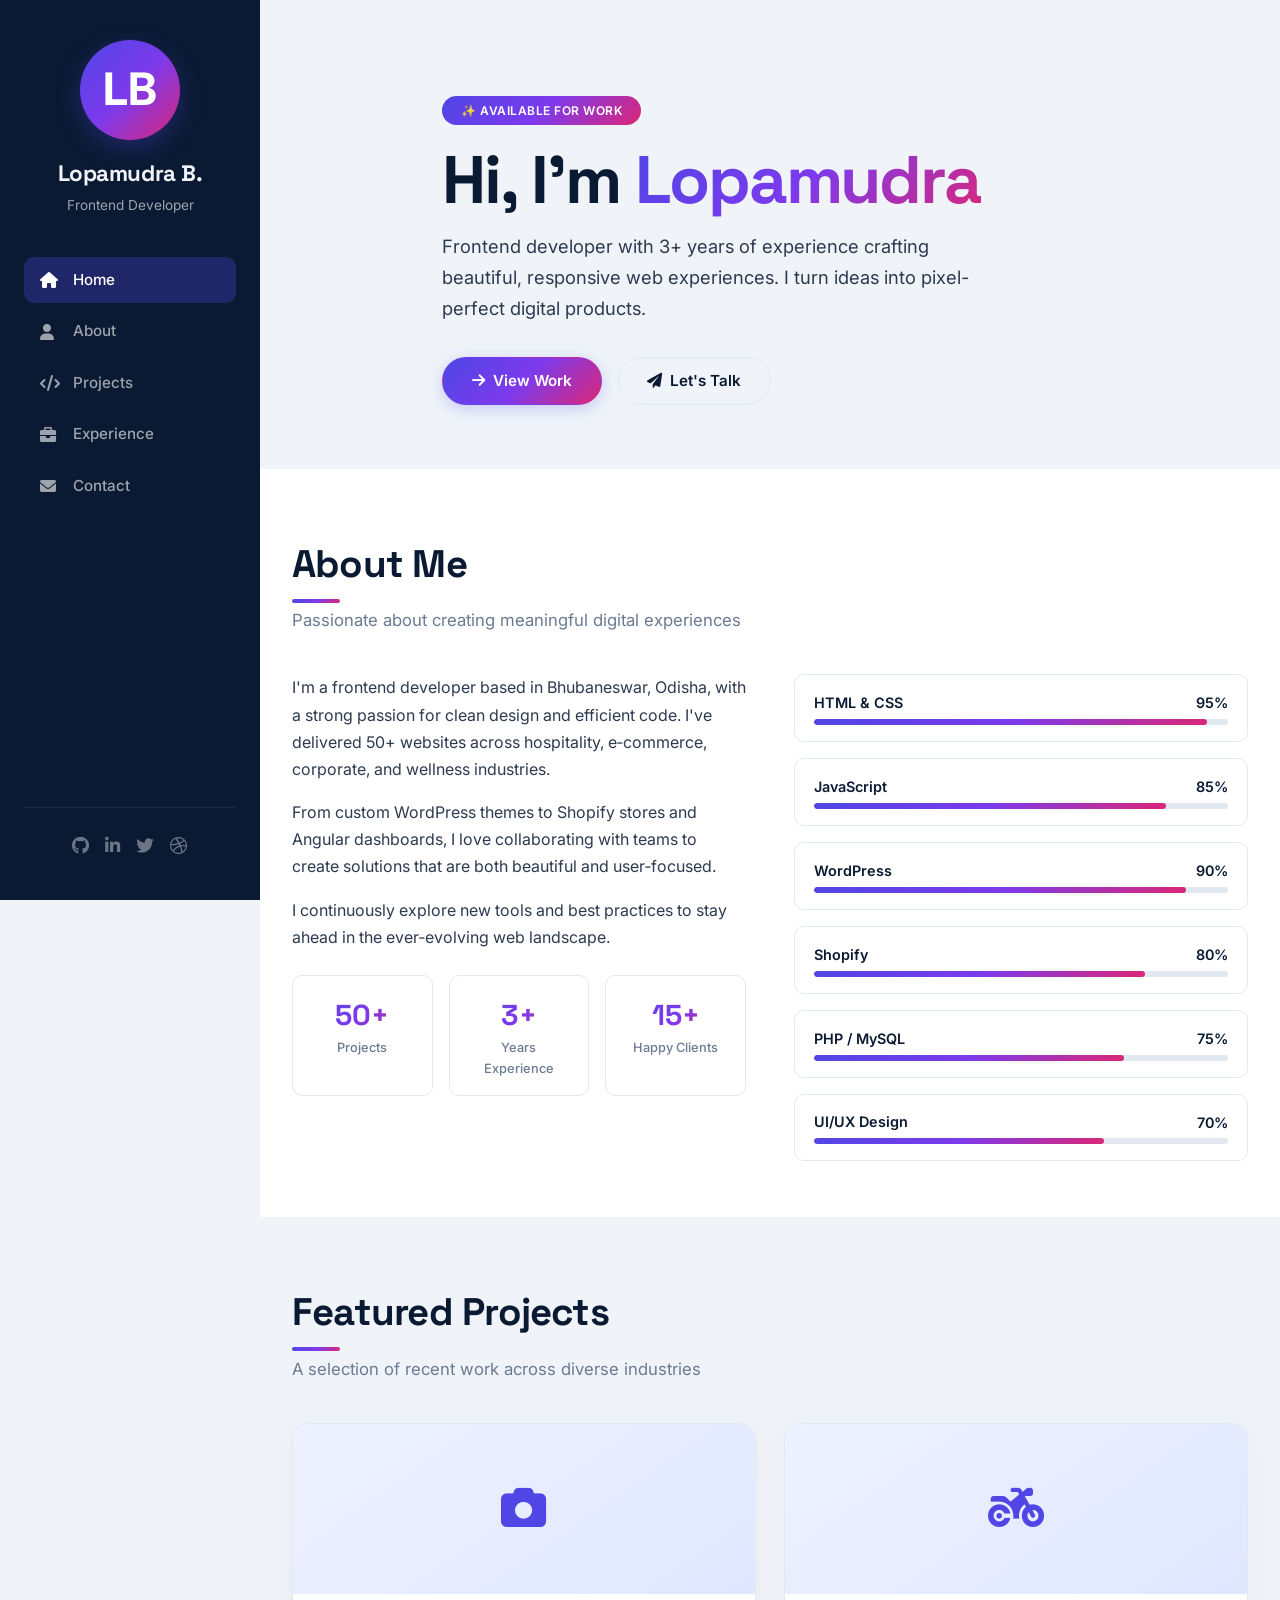
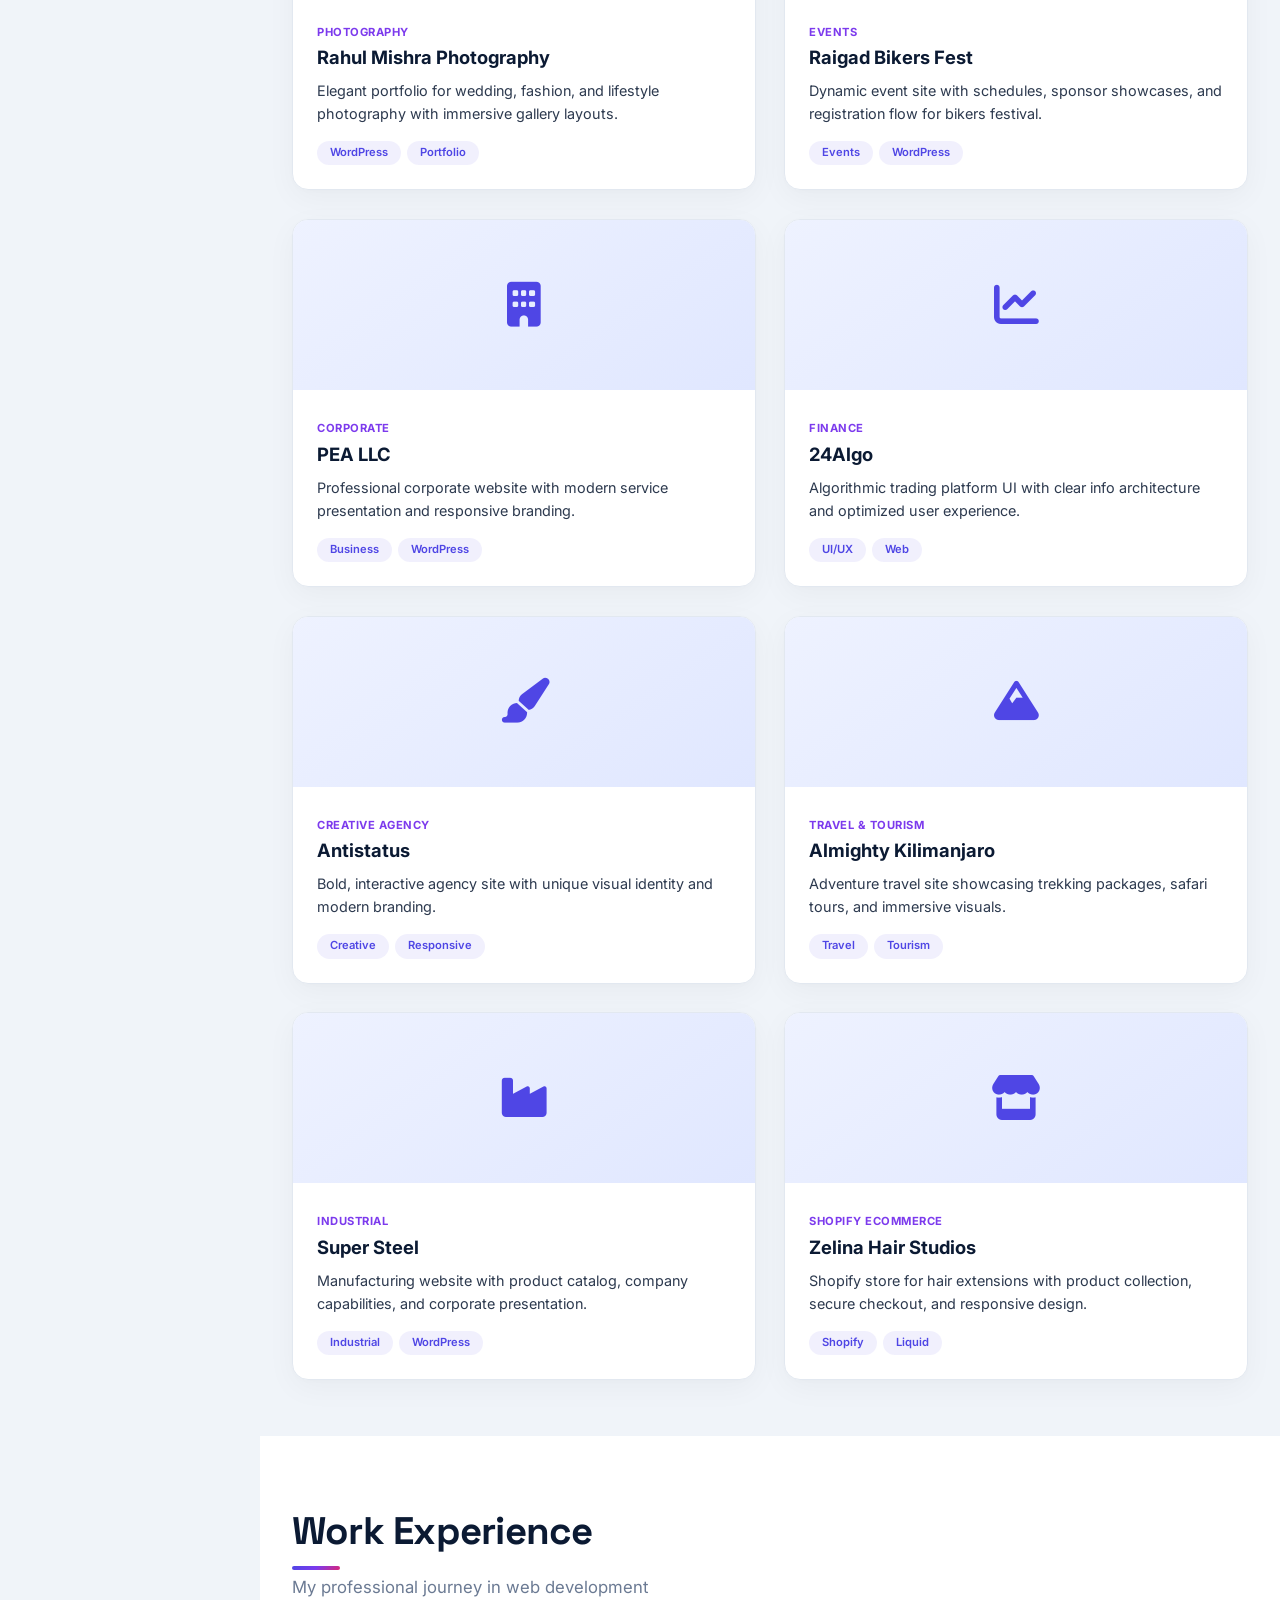
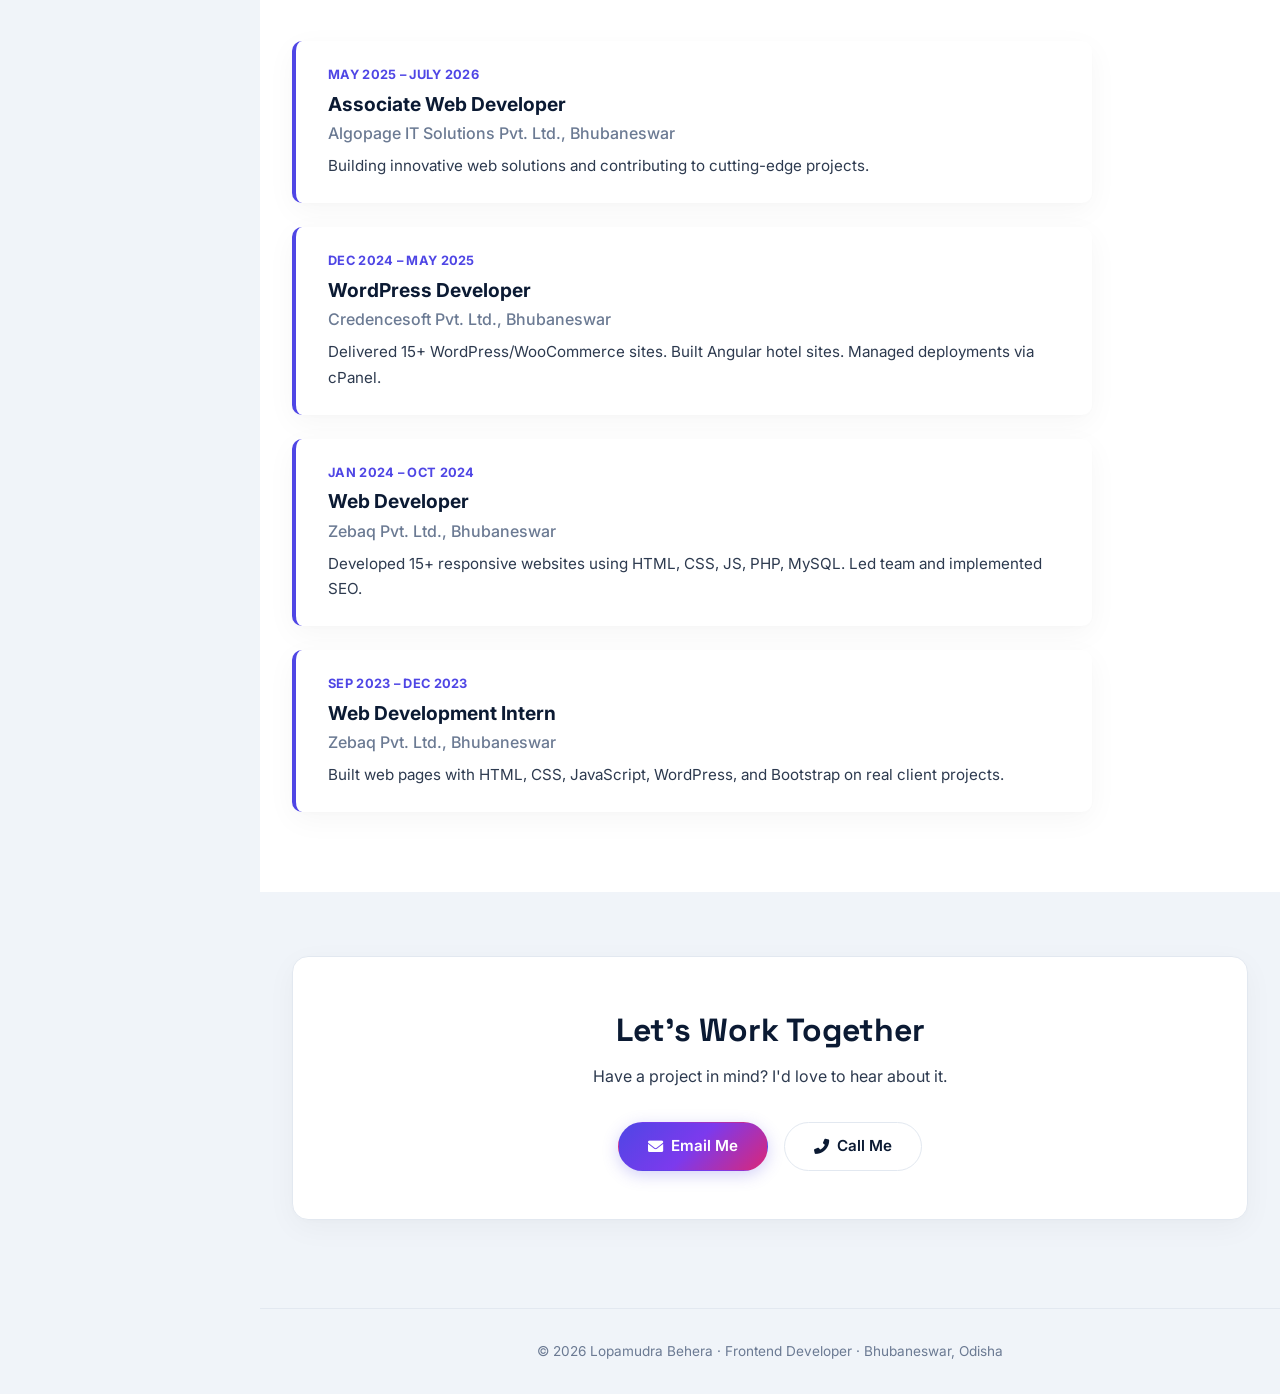
==== index.html @ 88698c08 "Refactor layout and styles in index.html" ====
<!DOCTYPE html>
<html lang="en">
<head>
  <meta charset="UTF-8" />
  <meta name="viewport" content="width=device-width, initial-scale=1.0" />
  <title>Lopamudra Behera · Frontend Developer</title>
  <!-- Google Fonts -->
  <link rel="preconnect" href="https://fonts.googleapis.com" />
  <link rel="preconnect" href="https://fonts.gstatic.com" crossorigin />
  <link href="https://fonts.googleapis.com/css2?family=Inter:opsz,wght@14..32,300;14..32,400;14..32,500;14..32,600;14..32,700;14..32,800&family=Space+Grotesk:wght@400;500;600;700&display=swap" rel="stylesheet" />
  <!-- Font Awesome 6 -->
  <link rel="stylesheet" href="https://cdnjs.cloudflare.com/ajax/libs/font-awesome/6.0.0-beta3/css/all.min.css" />
  <!-- AOS CSS -->
  <link href="https://unpkg.com/aos@2.3.1/dist/aos.css" rel="stylesheet" />
  <style>
    * {
      margin: 0;
      padding: 0;
      box-sizing: border-box;
    }

    :root {
      --bg-primary: #f0f4f9;
      --bg-surface: #ffffff;
      --bg-sidebar: #0b1a33;
      --text-primary: #0b1a33;
      --text-secondary: #2d3a4f;
      --text-muted: #6b7a93;
      --text-light: #f1f5f9;
      --accent-1: #4f46e5;
      --accent-2: #7c3aed;
      --accent-3: #db2777;
      --accent-gradient: linear-gradient(135deg, #4f46e5 0%, #7c3aed 50%, #db2777 100%);
      --border-light: #e2e8f0;
      --shadow-card: 0 8px 30px rgba(0, 0, 0, 0.04), 0 2px 8px rgba(0, 0, 0, 0.02);
      --shadow-hover: 0 20px 40px rgba(79, 70, 229, 0.12), 0 8px 20px rgba(0, 0, 0, 0.04);
      --radius-card: 16px;
      --radius-sm: 10px;
      --transition: 0.3s cubic-bezier(0.25, 0.46, 0.45, 0.94);
    }

    body {
      font-family: 'Inter', -apple-system, BlinkMacSystemFont, sans-serif;
      background: var(--bg-primary);
      color: var(--text-primary);
      line-height: 1.6;
      -webkit-font-smoothing: antialiased;
      display: flex;
      min-height: 100vh;
    }

    /* ===== SIDEBAR ===== */
    .sidebar {
      width: 260px;
      background: var(--bg-sidebar);
      color: var(--text-light);
      padding: 2.5rem 1.5rem;
      position: fixed;
      top: 0;
      left: 0;
      bottom: 0;
      overflow-y: auto;
      z-index: 1000;
      display: flex;
      flex-direction: column;
      transition: transform 0.3s ease;
    }

    .sidebar-brand {
      text-align: center;
      margin-bottom: 2.5rem;
    }

    .sidebar-brand .avatar {
      width: 100px;
      height: 100px;
      border-radius: 50%;
      background: var(--accent-gradient);
      margin: 0 auto 1rem;
      display: flex;
      align-items: center;
      justify-content: center;
      font-size: 2.8rem;
      font-weight: 700;
      color: white;
      box-shadow: 0 8px 24px rgba(79, 70, 229, 0.3);
    }

    .sidebar-brand h2 {
      font-family: 'Space Grotesk', sans-serif;
      font-size: 1.4rem;
      font-weight: 700;
      letter-spacing: -0.02em;
    }

    .sidebar-brand p {
      color: rgba(255, 255, 255, 0.6);
      font-size: 0.85rem;
      margin-top: 0.2rem;
    }

    .sidebar-nav {
      flex: 1;
    }

    .sidebar-nav a {
      display: flex;
      align-items: center;
      gap: 0.8rem;
      padding: 0.7rem 1rem;
      color: rgba(255, 255, 255, 0.6);
      text-decoration: none;
      border-radius: var(--radius-sm);
      transition: var(--transition);
      margin-bottom: 0.3rem;
      font-weight: 500;
      font-size: 0.95rem;
    }

    .sidebar-nav a i {
      width: 20px;
      font-size: 1rem;
    }

    .sidebar-nav a:hover,
    .sidebar-nav a.active {
      color: white;
      background: rgba(255, 255, 255, 0.08);
    }

    .sidebar-nav a.active {
      background: rgba(79, 70, 229, 0.3);
      color: white;
    }

    .sidebar-social {
      display: flex;
      justify-content: center;
      gap: 1rem;
      padding-top: 1.5rem;
      border-top: 1px solid rgba(255, 255, 255, 0.06);
      margin-top: 1rem;
    }

    .sidebar-social a {
      color: rgba(255, 255, 255, 0.4);
      font-size: 1.1rem;
      transition: var(--transition);
    }

    .sidebar-social a:hover {
      color: white;
      transform: translateY(-2px);
    }

    /* Mobile toggle */
    .sidebar-toggle {
      display: none;
      position: fixed;
      top: 1rem;
      left: 1rem;
      z-index: 1100;
      background: var(--bg-sidebar);
      color: white;
      border: none;
      padding: 0.6rem 1rem;
      border-radius: var(--radius-sm);
      font-size: 1.2rem;
      cursor: pointer;
      box-shadow: 0 4px 12px rgba(0, 0, 0, 0.15);
    }

    /* ===== MAIN CONTENT ===== */
    .main {
      margin-left: 260px;
      flex: 1;
      min-height: 100vh;
      background: var(--bg-primary);
    }

    .container {
      max-width: 1100px;
      margin: 0 auto;
      padding: 0 32px;
    }

    /* ===== HERO ===== */
    .hero {
      padding: 6rem 0 4rem;
      position: relative;
      background: var(--bg-primary);
    }

    .hero-content {
      max-width: 720px;
    }

    .hero-badge {
      display: inline-block;
      background: var(--accent-gradient);
      color: white;
      font-weight: 600;
      font-size: 0.75rem;
      padding: 0.3rem 1.2rem;
      border-radius: 40px;
      letter-spacing: 0.5px;
      text-transform: uppercase;
      margin-bottom: 1.2rem;
    }

    .hero h1 {
      font-family: 'Space Grotesk', sans-serif;
      font-size: clamp(2.8rem, 6vw, 4.2rem);
      font-weight: 700;
      line-height: 1.1;
      letter-spacing: -0.03em;
      margin-bottom: 0.8rem;
    }

    .hero h1 span {
      background: var(--accent-gradient);
      -webkit-background-clip: text;
      -webkit-text-fill-color: transparent;
      background-clip: text;
    }

    .hero p {
      font-size: 1.15rem;
      color: var(--text-secondary);
      max-width: 560px;
      margin-bottom: 2rem;
      line-height: 1.7;
    }

    .hero-actions {
      display: flex;
      gap: 1rem;
      flex-wrap: wrap;
    }

    .btn {
      display: inline-flex;
      align-items: center;
      gap: 0.5rem;
      padding: 0.7rem 1.8rem;
      border-radius: 60px;
      font-weight: 600;
      font-size: 0.95rem;
      text-decoration: none;
      transition: var(--transition);
      border: 1px solid transparent;
      cursor: pointer;
    }

    .btn-primary {
      background: var(--accent-gradient);
      color: white;
      box-shadow: 0 4px 16px rgba(79, 70, 229, 0.25);
    }
    .btn-primary:hover {
      transform: translateY(-2px);
      box-shadow: 0 8px 28px rgba(79, 70, 229, 0.35);
    }

    .btn-outline {
      background: transparent;
      color: var(--text-primary);
      border-color: var(--border-light);
    }
    .btn-outline:hover {
      border-color: var(--accent-1);
      color: var(--accent-1);
      background: rgba(79, 70, 229, 0.04);
    }

    /* ===== SECTION ===== */
    .section {
      padding: 4rem 0 3.5rem;
    }

    .section-header {
      margin-bottom: 2.5rem;
    }

    .section-header h2 {
      font-family: 'Space Grotesk', sans-serif;
      font-size: clamp(1.8rem, 3.5vw, 2.4rem);
      font-weight: 700;
      letter-spacing: -0.02em;
      position: relative;
      display: inline-block;
    }

    .section-header h2::after {
      content: '';
      position: absolute;
      left: 0;
      bottom: -8px;
      width: 48px;
      height: 4px;
      background: var(--accent-gradient);
      border-radius: 4px;
    }

    .section-header .sub {
      color: var(--text-muted);
      font-size: 1.05rem;
      margin-top: 0.8rem;
    }

    /* ===== ABOUT ===== */
    .about-grid {
      display: grid;
      grid-template-columns: 1fr 1fr;
      gap: 3rem;
      align-items: start;
    }

    .about-text p {
      color: var(--text-secondary);
      margin-bottom: 1rem;
      font-size: 1rem;
      line-height: 1.7;
    }

    .stats-row {
      display: grid;
      grid-template-columns: repeat(3, 1fr);
      gap: 1rem;
      margin-top: 1.5rem;
    }

    .stat-item {
      text-align: center;
      padding: 1rem;
      background: var(--bg-surface);
      border-radius: var(--radius-sm);
      border: 1px solid var(--border-light);
    }

    .stat-item .number {
      font-family: 'Space Grotesk', sans-serif;
      font-size: 1.8rem;
      font-weight: 700;
      background: var(--accent-gradient);
      -webkit-background-clip: text;
      -webkit-text-fill-color: transparent;
      background-clip: text;
    }

    .stat-item .label {
      font-size: 0.8rem;
      color: var(--text-muted);
      font-weight: 500;
    }

    .skill-grid {
      display: grid;
      gap: 1rem;
    }

    .skill-item {
      background: var(--bg-surface);
      padding: 1rem 1.2rem;
      border-radius: var(--radius-sm);
      border: 1px solid var(--border-light);
    }

    .skill-item .skill-name {
      display: flex;
      justify-content: space-between;
      font-weight: 600;
      font-size: 0.9rem;
      margin-bottom: 0.3rem;
    }

    .skill-item .skill-bar {
      height: 6px;
      background: var(--border-light);
      border-radius: 6px;
      overflow: hidden;
    }

    .skill-item .skill-bar .fill {
      height: 100%;
      border-radius: 6px;
      background: var(--accent-gradient);
      width: 0%;
      transition: width 1s ease;
    }

    /* ===== PROJECTS ===== */
    .project-grid {
      display: grid;
      grid-template-columns: repeat(auto-fill, minmax(320px, 1fr));
      gap: 1.8rem;
    }

    .project-card {
      background: var(--bg-surface);
      border-radius: var(--radius-card);
      overflow: hidden;
      border: 1px solid var(--border-light);
      transition: var(--transition);
      box-shadow: var(--shadow-card);
    }

    .project-card:hover {
      transform: translateY(-6px);
      border-color: var(--accent-1);
      box-shadow: var(--shadow-hover);
    }

    .project-thumb {
      height: 170px;
      background: linear-gradient(145deg, #eef2ff, #e0e7ff);
      display: flex;
      align-items: center;
      justify-content: center;
      font-size: 2.8rem;
      color: var(--accent-1);
    }

    .project-body {
      padding: 1.5rem;
    }

    .project-category {
      font-size: 0.7rem;
      font-weight: 700;
      text-transform: uppercase;
      letter-spacing: 0.5px;
      color: var(--accent-2);
      margin-bottom: 0.2rem;
    }

    .project-title {
      font-size: 1.15rem;
      font-weight: 700;
      margin-bottom: 0.4rem;
    }

    .project-title a {
      color: var(--text-primary);
      text-decoration: none;
      transition: var(--transition);
    }
    .project-title a:hover {
      color: var(--accent-1);
    }

    .project-desc {
      color: var(--text-secondary);
      font-size: 0.9rem;
      line-height: 1.6;
      margin-bottom: 1rem;
    }

    .tech-tags {
      display: flex;
      flex-wrap: wrap;
      gap: 0.4rem;
    }

    .tech-tag {
      background: rgba(79, 70, 229, 0.08);
      color: var(--accent-1);
      font-size: 0.7rem;
      font-weight: 600;
      padding: 0.2rem 0.8rem;
      border-radius: 40px;
    }

    /* ===== EXPERIENCE ===== */
    .timeline {
      max-width: 800px;
    }

    .timeline-item {
      background: var(--bg-surface);
      padding: 1.5rem 2rem;
      border-radius: var(--radius-sm);
      border-left: 4px solid var(--accent-1);
      margin-bottom: 1.5rem;
      box-shadow: var(--shadow-card);
      transition: var(--transition);
    }

    .timeline-item:hover {
      transform: translateX(6px);
      border-left-color: var(--accent-2);
    }

    .timeline-date {
      font-weight: 700;
      color: var(--accent-1);
      font-size: 0.8rem;
      text-transform: uppercase;
      letter-spacing: 0.3px;
    }

    .timeline-title {
      font-size: 1.2rem;
      font-weight: 700;
      margin: 0.2rem 0 0.1rem;
    }

    .timeline-company {
      color: var(--text-muted);
      font-weight: 500;
      margin-bottom: 0.4rem;
    }

    .timeline-desc {
      color: var(--text-secondary);
      line-height: 1.7;
      font-size: 0.95rem;
    }

    /* ===== CONTACT ===== */
    .contact-section {
      background: var(--bg-surface);
      border-radius: var(--radius-card);
      padding: 3rem 2.5rem;
      border: 1px solid var(--border-light);
      box-shadow: var(--shadow-card);
      text-align: center;
    }

    .contact-section h2 {
      font-family: 'Space Grotesk', sans-serif;
      font-size: 2rem;
      font-weight: 700;
      margin-bottom: 0.5rem;
    }

    .contact-section p {
      color: var(--text-secondary);
      max-width: 420px;
      margin: 0 auto 2rem;
    }

    .contact-buttons {
      display: flex;
      justify-content: center;
      gap: 1rem;
      flex-wrap: wrap;
    }

    /* ===== FOOTER ===== */
    .footer {
      text-align: center;
      padding: 2rem 0;
      color: var(--text-muted);
      font-size: 0.85rem;
      border-top: 1px solid var(--border-light);
      margin-top: 2rem;
    }

    /* ===== RESPONSIVE ===== */
    @media (max-width: 992px) {
      .about-grid {
        grid-template-columns: 1fr;
        gap: 2rem;
      }
      .stats-row {
        grid-template-columns: repeat(3, 1fr);
      }
    }

    @media (max-width: 768px) {
      .sidebar {
        transform: translateX(-100%);
        width: 280px;
      }
      .sidebar.open {
        transform: translateX(0);
      }
      .sidebar-toggle {
        display: block;
      }
      .main {
        margin-left: 0;
        padding-top: 0;
      }
      .container {
        padding: 0 20px;
      }
      .hero {
        padding: 3rem 0 2rem;
      }
      .project-grid {
        grid-template-columns: 1fr;
      }
      .stats-row {
        grid-template-columns: 1fr 1fr;
      }
    }

    @media (max-width: 480px) {
      .stats-row {
        grid-template-columns: 1fr;
      }
      .hero h1 {
        font-size: 2.2rem;
      }
      .contact-section {
        padding: 2rem 1.2rem;
      }
    }
  </style>
</head>
<body>

  <!-- SIDEBAR -->
  <aside class="sidebar" id="sidebar">
    <div class="sidebar-brand">
      <div class="avatar">LB</div>
      <h2>Lopamudra B.</h2>
      <p>Frontend Developer</p>
    </div>
    <nav class="sidebar-nav">
      <a href="#hero" class="active"><i class="fas fa-home"></i> Home</a>
      <a href="#about"><i class="fas fa-user"></i> About</a>
      <a href="#projects"><i class="fas fa-code"></i> Projects</a>
      <a href="#experience"><i class="fas fa-briefcase"></i> Experience</a>
      <a href="#contact"><i class="fas fa-envelope"></i> Contact</a>
    </nav>
    <div class="sidebar-social">
      <a href="#"><i class="fab fa-github"></i></a>
      <a href="#"><i class="fab fa-linkedin-in"></i></a>
      <a href="#"><i class="fab fa-twitter"></i></a>
      <a href="#"><i class="fab fa-dribbble"></i></a>
    </div>
  </aside>

  <!-- Mobile Toggle -->
  <button class="sidebar-toggle" id="sidebarToggle" aria-label="Toggle sidebar">
    <i class="fas fa-bars"></i>
  </button>

  <!-- MAIN CONTENT -->
  <main class="main">

    <!-- HERO -->
    <section id="hero" class="hero">
      <div class="container hero-content">
        <div class="hero-badge" data-aos="fade-up" data-aos-duration="600">✨ Available for work</div>
        <h1 data-aos="fade-up" data-aos-delay="100">Hi, I'm <span>Lopamudra</span></h1>
        <p data-aos="fade-up" data-aos-delay="200">Frontend developer with 3+ years of experience crafting beautiful, responsive web experiences. I turn ideas into pixel-perfect digital products.</p>
        <div class="hero-actions" data-aos="fade-up" data-aos-delay="300">
          <a href="#projects" class="btn btn-primary"><i class="fas fa-arrow-right"></i> View Work</a>
          <a href="#contact" class="btn btn-outline"><i class="fas fa-paper-plane"></i> Let's Talk</a>
        </div>
      </div>
    </section>

    <!-- ABOUT -->
    <section id="about" class="section" style="background: var(--bg-surface);">
      <div class="container">
        <div class="section-header" data-aos="fade-up">
          <h2>About Me</h2>
          <p class="sub">Passionate about creating meaningful digital experiences</p>
        </div>
        <div class="about-grid">
          <div class="about-text" data-aos="fade-right" data-aos-delay="100">
            <p>I'm a frontend developer based in Bhubaneswar, Odisha, with a strong passion for clean design and efficient code. I've delivered 50+ websites across hospitality, e‑commerce, corporate, and wellness industries.</p>
            <p>From custom WordPress themes to Shopify stores and Angular dashboards, I love collaborating with teams to create solutions that are both beautiful and user‑focused.</p>
            <p>I continuously explore new tools and best practices to stay ahead in the ever‑evolving web landscape.</p>
            <div class="stats-row">
              <div class="stat-item">
                <div class="number">50+</div>
                <div class="label">Projects</div>
              </div>
              <div class="stat-item">
                <div class="number">3+</div>
                <div class="label">Years Experience</div>
              </div>
              <div class="stat-item">
                <div class="number">15+</div>
                <div class="label">Happy Clients</div>
              </div>
            </div>
          </div>
          <div class="skill-grid" data-aos="fade-left" data-aos-delay="150">
            <div class="skill-item">
              <div class="skill-name"><span>HTML &amp; CSS</span><span>95%</span></div>
              <div class="skill-bar"><div class="fill" style="width:95%"></div></div>
            </div>
            <div class="skill-item">
              <div class="skill-name"><span>JavaScript</span><span>85%</span></div>
              <div class="skill-bar"><div class="fill" style="width:85%"></div></div>
            </div>
            <div class="skill-item">
              <div class="skill-name"><span>WordPress</span><span>90%</span></div>
              <div class="skill-bar"><div class="fill" style="width:90%"></div></div>
            </div>
            <div class="skill-item">
              <div class="skill-name"><span>Shopify</span><span>80%</span></div>
              <div class="skill-bar"><div class="fill" style="width:80%"></div></div>
            </div>
            <div class="skill-item">
              <div class="skill-name"><span>PHP / MySQL</span><span>75%</span></div>
              <div class="skill-bar"><div class="fill" style="width:75%"></div></div>
            </div>
            <div class="skill-item">
              <div class="skill-name"><span>UI/UX Design</span><span>70%</span></div>
              <div class="skill-bar"><div class="fill" style="width:70%"></div></div>
            </div>
          </div>
        </div>
      </div>
    </section>

    <!-- PROJECTS -->
    <section id="projects" class="section">
      <div class="container">
        <div class="section-header" data-aos="fade-up">
          <h2>Featured Projects</h2>
          <p class="sub">A selection of recent work across diverse industries</p>
        </div>
        <div class="project-grid">
          <!-- Project 1 -->
          <div class="project-card" data-aos="fade-up" data-aos-delay="50">
            <div class="project-thumb"><i class="fas fa-camera"></i></div>
            <div class="project-body">
              <span class="project-category">Photography</span>
              <div class="project-title"><a href="https://www.rahulmishraphotography.com/" target="_blank">Rahul Mishra Photography</a></div>
              <p class="project-desc">Elegant portfolio for wedding, fashion, and lifestyle photography with immersive gallery layouts.</p>
              <div class="tech-tags"><span class="tech-tag">WordPress</span><span class="tech-tag">Portfolio</span></div>
            </div>
          </div>
          <!-- Project 2 -->
          <div class="project-card" data-aos="fade-up" data-aos-delay="100">
            <div class="project-thumb"><i class="fas fa-motorcycle"></i></div>
            <div class="project-body">
              <span class="project-category">Events</span>
              <div class="project-title"><a href="https://raigadbikersfest.com/" target="_blank">Raigad Bikers Fest</a></div>
              <p class="project-desc">Dynamic event site with schedules, sponsor showcases, and registration flow for bikers festival.</p>
              <div class="tech-tags"><span class="tech-tag">Events</span><span class="tech-tag">WordPress</span></div>
            </div>
          </div>
          <!-- Project 3 -->
          <div class="project-card" data-aos="fade-up" data-aos-delay="150">
            <div class="project-thumb"><i class="fas fa-building"></i></div>
            <div class="project-body">
              <span class="project-category">Corporate</span>
              <div class="project-title"><a href="https://peallc.com/" target="_blank">PEA LLC</a></div>
              <p class="project-desc">Professional corporate website with modern service presentation and responsive branding.</p>
              <div class="tech-tags"><span class="tech-tag">Business</span><span class="tech-tag">WordPress</span></div>
            </div>
          </div>
          <!-- Project 4 -->
          <div class="project-card" data-aos="fade-up" data-aos-delay="50">
            <div class="project-thumb"><i class="fas fa-chart-line"></i></div>
            <div class="project-body">
              <span class="project-category">Finance</span>
              <div class="project-title"><a href="https://24algo.us/" target="_blank">24Algo</a></div>
              <p class="project-desc">Algorithmic trading platform UI with clear info architecture and optimized user experience.</p>
              <div class="tech-tags"><span class="tech-tag">UI/UX</span><span class="tech-tag">Web</span></div>
            </div>
          </div>
          <!-- Project 5 -->
          <div class="project-card" data-aos="fade-up" data-aos-delay="100">
            <div class="project-thumb"><i class="fas fa-paint-brush"></i></div>
            <div class="project-body">
              <span class="project-category">Creative Agency</span>
              <div class="project-title"><a href="https://antistatus.it/" target="_blank">Antistatus</a></div>
              <p class="project-desc">Bold, interactive agency site with unique visual identity and modern branding.</p>
              <div class="tech-tags"><span class="tech-tag">Creative</span><span class="tech-tag">Responsive</span></div>
            </div>
          </div>
          <!-- Project 6 -->
          <div class="project-card" data-aos="fade-up" data-aos-delay="150">
            <div class="project-thumb"><i class="fas fa-mountain"></i></div>
            <div class="project-body">
              <span class="project-category">Travel &amp; Tourism</span>
              <div class="project-title"><a href="https://www.almightykilimanjaro.co.tz/" target="_blank">Almighty Kilimanjaro</a></div>
              <p class="project-desc">Adventure travel site showcasing trekking packages, safari tours, and immersive visuals.</p>
              <div class="tech-tags"><span class="tech-tag">Travel</span><span class="tech-tag">Tourism</span></div>
            </div>
          </div>
          <!-- Project 7 -->
          <div class="project-card" data-aos="fade-up" data-aos-delay="50">
            <div class="project-thumb"><i class="fas fa-industry"></i></div>
            <div class="project-body">
              <span class="project-category">Industrial</span>
              <div class="project-title"><a href="https://www.supersteel.in/" target="_blank">Super Steel</a></div>
              <p class="project-desc">Manufacturing website with product catalog, company capabilities, and corporate presentation.</p>
              <div class="tech-tags"><span class="tech-tag">Industrial</span><span class="tech-tag">WordPress</span></div>
            </div>
          </div>
          <!-- Project 8 -->
          <div class="project-card" data-aos="fade-up" data-aos-delay="100">
            <div class="project-thumb"><i class="fas fa-store"></i></div>
            <div class="project-body">
              <span class="project-category">Shopify eCommerce</span>
              <div class="project-title"><a href="https://zelinastudios.com/en" target="_blank">Zelina Hair Studios</a></div>
              <p class="project-desc">Shopify store for hair extensions with product collection, secure checkout, and responsive design.</p>
              <div class="tech-tags"><span class="tech-tag">Shopify</span><span class="tech-tag">Liquid</span></div>
            </div>
          </div>
        </div>
      </div>
    </section>

    <!-- EXPERIENCE -->
    <section id="experience" class="section" style="background: var(--bg-surface);">
      <div class="container">
        <div class="section-header" data-aos="fade-up">
          <h2>Work Experience</h2>
          <p class="sub">My professional journey in web development</p>
        </div>
        <div class="timeline">
          <div class="timeline-item" data-aos="fade-up" data-aos-delay="50">
            <div class="timeline-date">May 2025 – July 2026</div>
            <div class="timeline-title">Associate Web Developer</div>
            <div class="timeline-company">Algopage IT Solutions Pvt. Ltd., Bhubaneswar</div>
            <div class="timeline-desc">Building innovative web solutions and contributing to cutting-edge projects.</div>
          </div>
          <div class="timeline-item" data-aos="fade-up" data-aos-delay="100">
            <div class="timeline-date">Dec 2024 – May 2025</div>
            <div class="timeline-title">WordPress Developer</div>
            <div class="timeline-company">Credencesoft Pvt. Ltd., Bhubaneswar</div>
            <div class="timeline-desc">Delivered 15+ WordPress/WooCommerce sites. Built Angular hotel sites. Managed deployments via cPanel.</div>
          </div>
          <div class="timeline-item" data-aos="fade-up" data-aos-delay="150">
            <div class="timeline-date">Jan 2024 – Oct 2024</div>
            <div class="timeline-title">Web Developer</div>
            <div class="timeline-company">Zebaq Pvt. Ltd., Bhubaneswar</div>
            <div class="timeline-desc">Developed 15+ responsive websites using HTML, CSS, JS, PHP, MySQL. Led team and implemented SEO.</div>
          </div>
          <div class="timeline-item" data-aos="fade-up" data-aos-delay="200">
            <div class="timeline-date">Sep 2023 – Dec 2023</div>
            <div class="timeline-title">Web Development Intern</div>
            <div class="timeline-company">Zebaq Pvt. Ltd., Bhubaneswar</div>
            <div class="timeline-desc">Built web pages with HTML, CSS, JavaScript, WordPress, and Bootstrap on real client projects.</div>
          </div>
        </div>
      </div>
    </section>

    <!-- CONTACT -->
    <section id="contact" class="section">
      <div class="container">
        <div class="contact-section" data-aos="fade-up" data-aos-delay="50">
          <h2>Let's Work Together</h2>
          <p>Have a project in mind? I'd love to hear about it.</p>
          <div class="contact-buttons">
            <a href="mailto:lopamudra699@gmail.com" class="btn btn-primary"><i class="fas fa-envelope"></i> Email Me</a>
            <a href="tel:+918280760699" class="btn btn-outline"><i class="fas fa-phone-alt"></i> Call Me</a>
          </div>
        </div>
      </div>
    </section>

    <!-- FOOTER -->
    <footer class="footer">
      <div class="container">
        <p>&copy; 2026 Lopamudra Behera · Frontend Developer · Bhubaneswar, Odisha</p>
      </div>
    </footer>

  </main>

  <!-- AOS JS -->
  <script src="https://unpkg.com/aos@2.3.1/dist/aos.js"></script>
  <script>
    AOS.init({
      duration: 600,
      easing: 'ease-out-cubic',
      once: true,
      offset: 20,
      disable: window.innerWidth < 768 ? true : false
    });

    // Sidebar toggle for mobile
    const sidebar = document.getElementById('sidebar');
    const toggleBtn = document.getElementById('sidebarToggle');

    toggleBtn.addEventListener('click', () => {
      sidebar.classList.toggle('open');
      const icon = toggleBtn.querySelector('i');
      icon.classList.toggle('fa-bars');
      icon.classList.toggle('fa-times');
    });

    // Close sidebar on link click (mobile)
    document.querySelectorAll('.sidebar-nav a').forEach(link => {
      link.addEventListener('click', () => {
        if (window.innerWidth < 768) {
          sidebar.classList.remove('open');
          const icon = toggleBtn.querySelector('i');
          icon.classList.add('fa-bars');
          icon.classList.remove('fa-times');
        }
      });
    });

    // Active nav link on scroll
    const sections = document.querySelectorAll('section[id]');
    const navLinks = document.querySelectorAll('.sidebar-nav a');

    window.addEventListener('scroll', () => {
      let current = '';
      sections.forEach(section => {
        const sectionTop = section.offsetTop - 100;
        if (window.scrollY >= sectionTop) {
          current = section.getAttribute('id');
        }
      });
      navLinks.forEach(link => {
        link.classList.remove('active');
        if (link.getAttribute('href') === '#' + current) {
          link.classList.add('active');
        }
      });
    });
  </script>
</body>
</html>
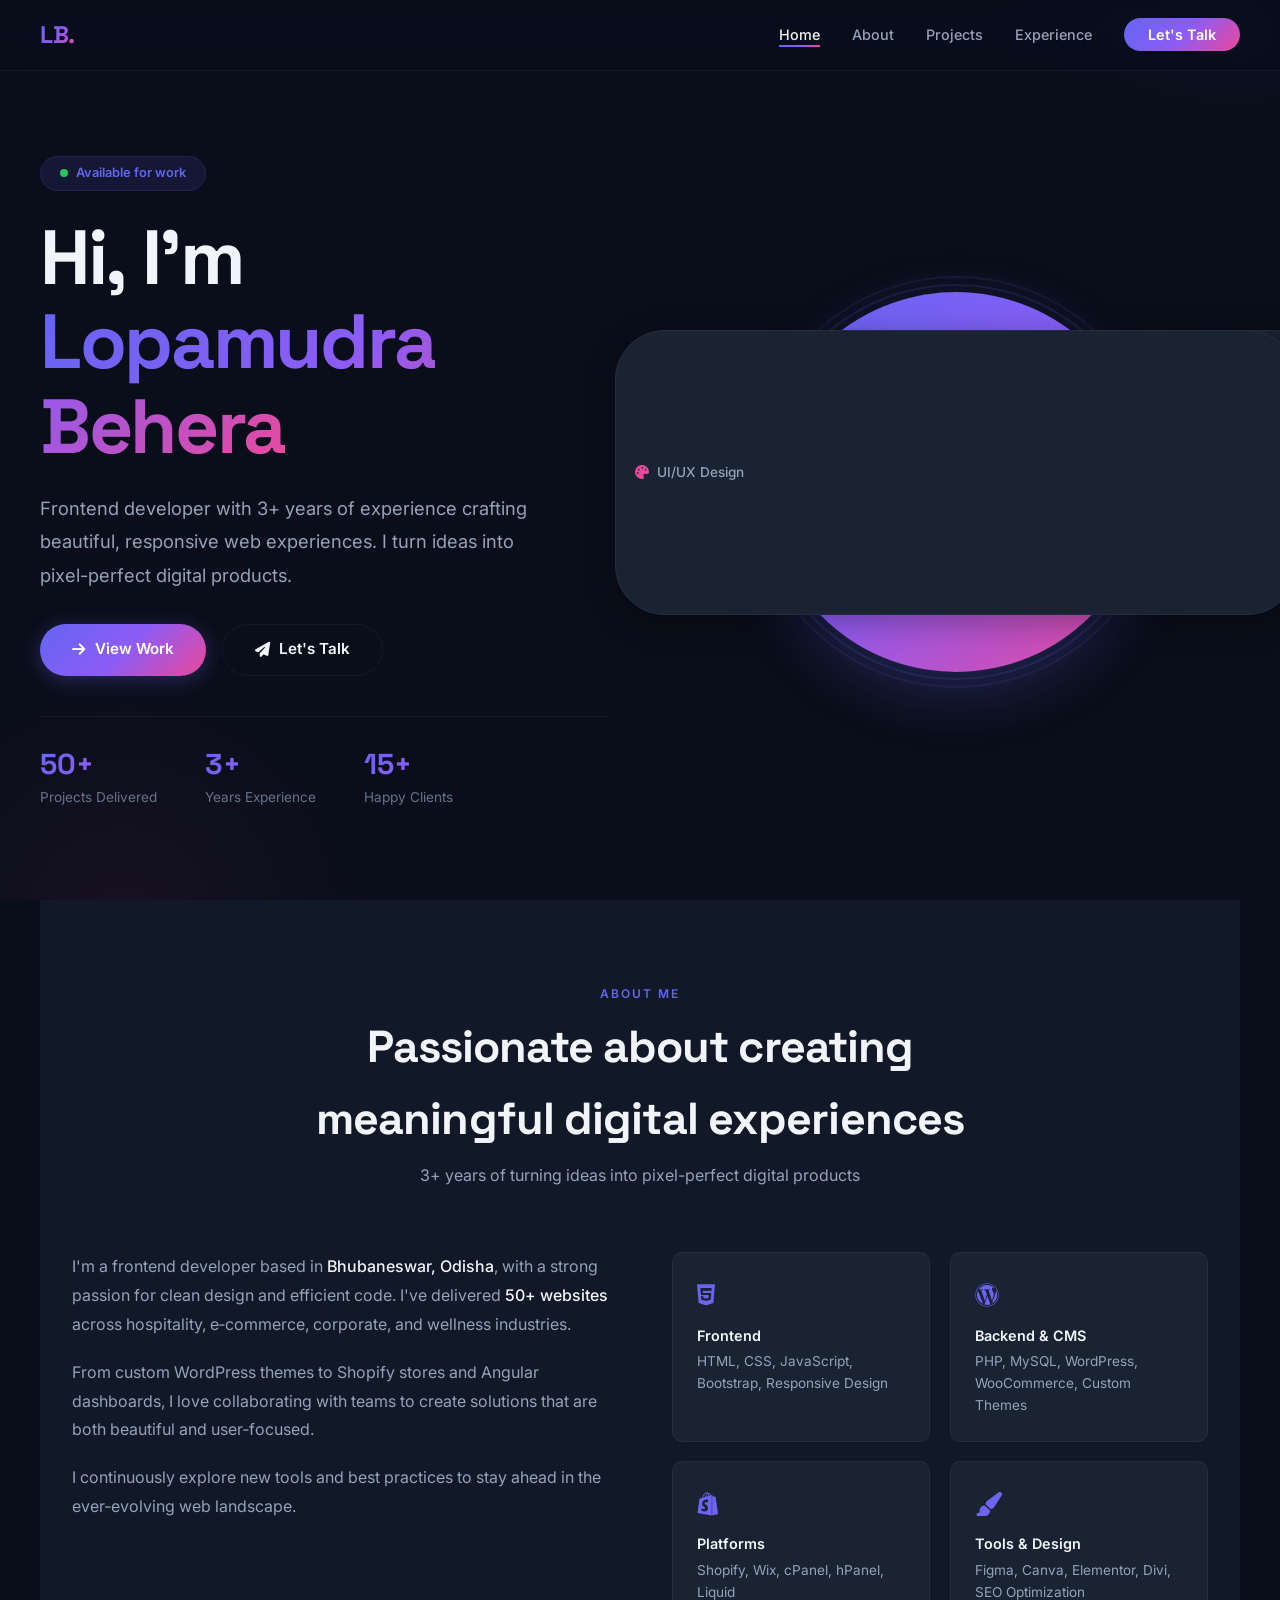
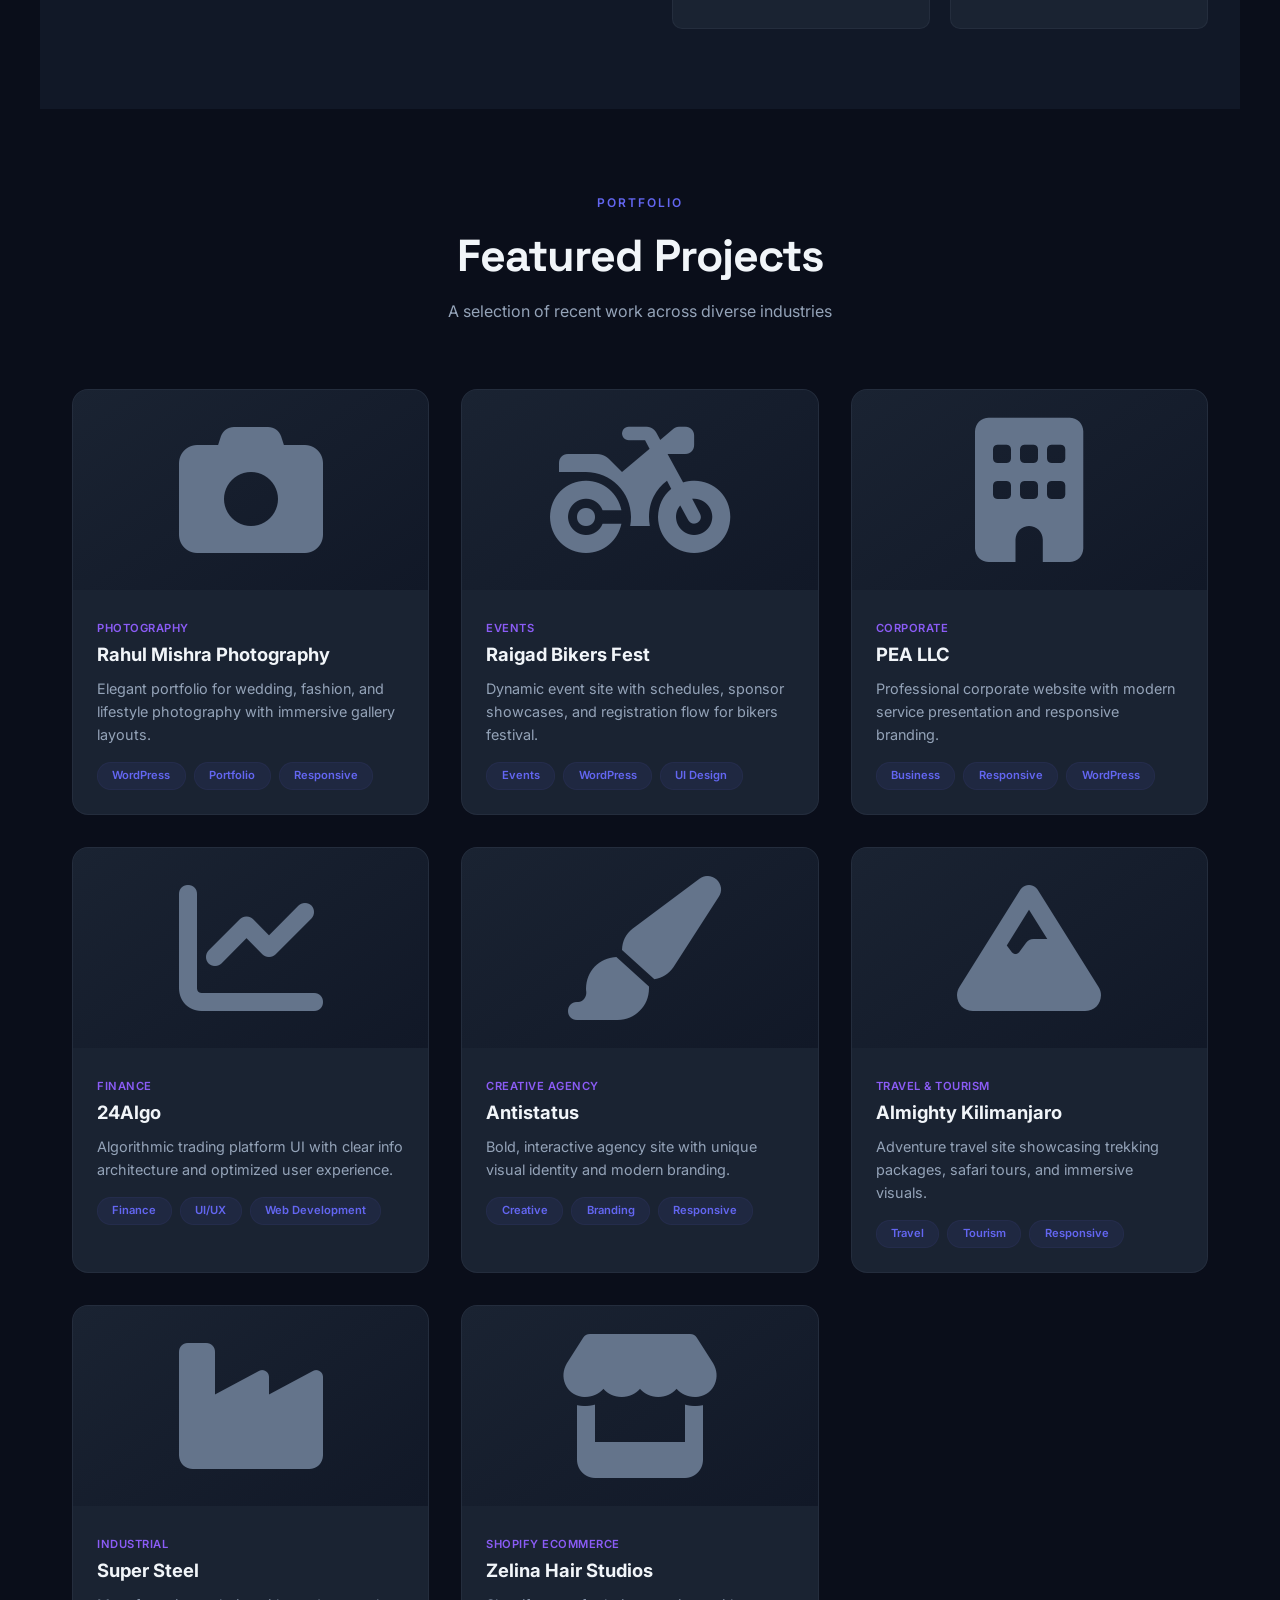
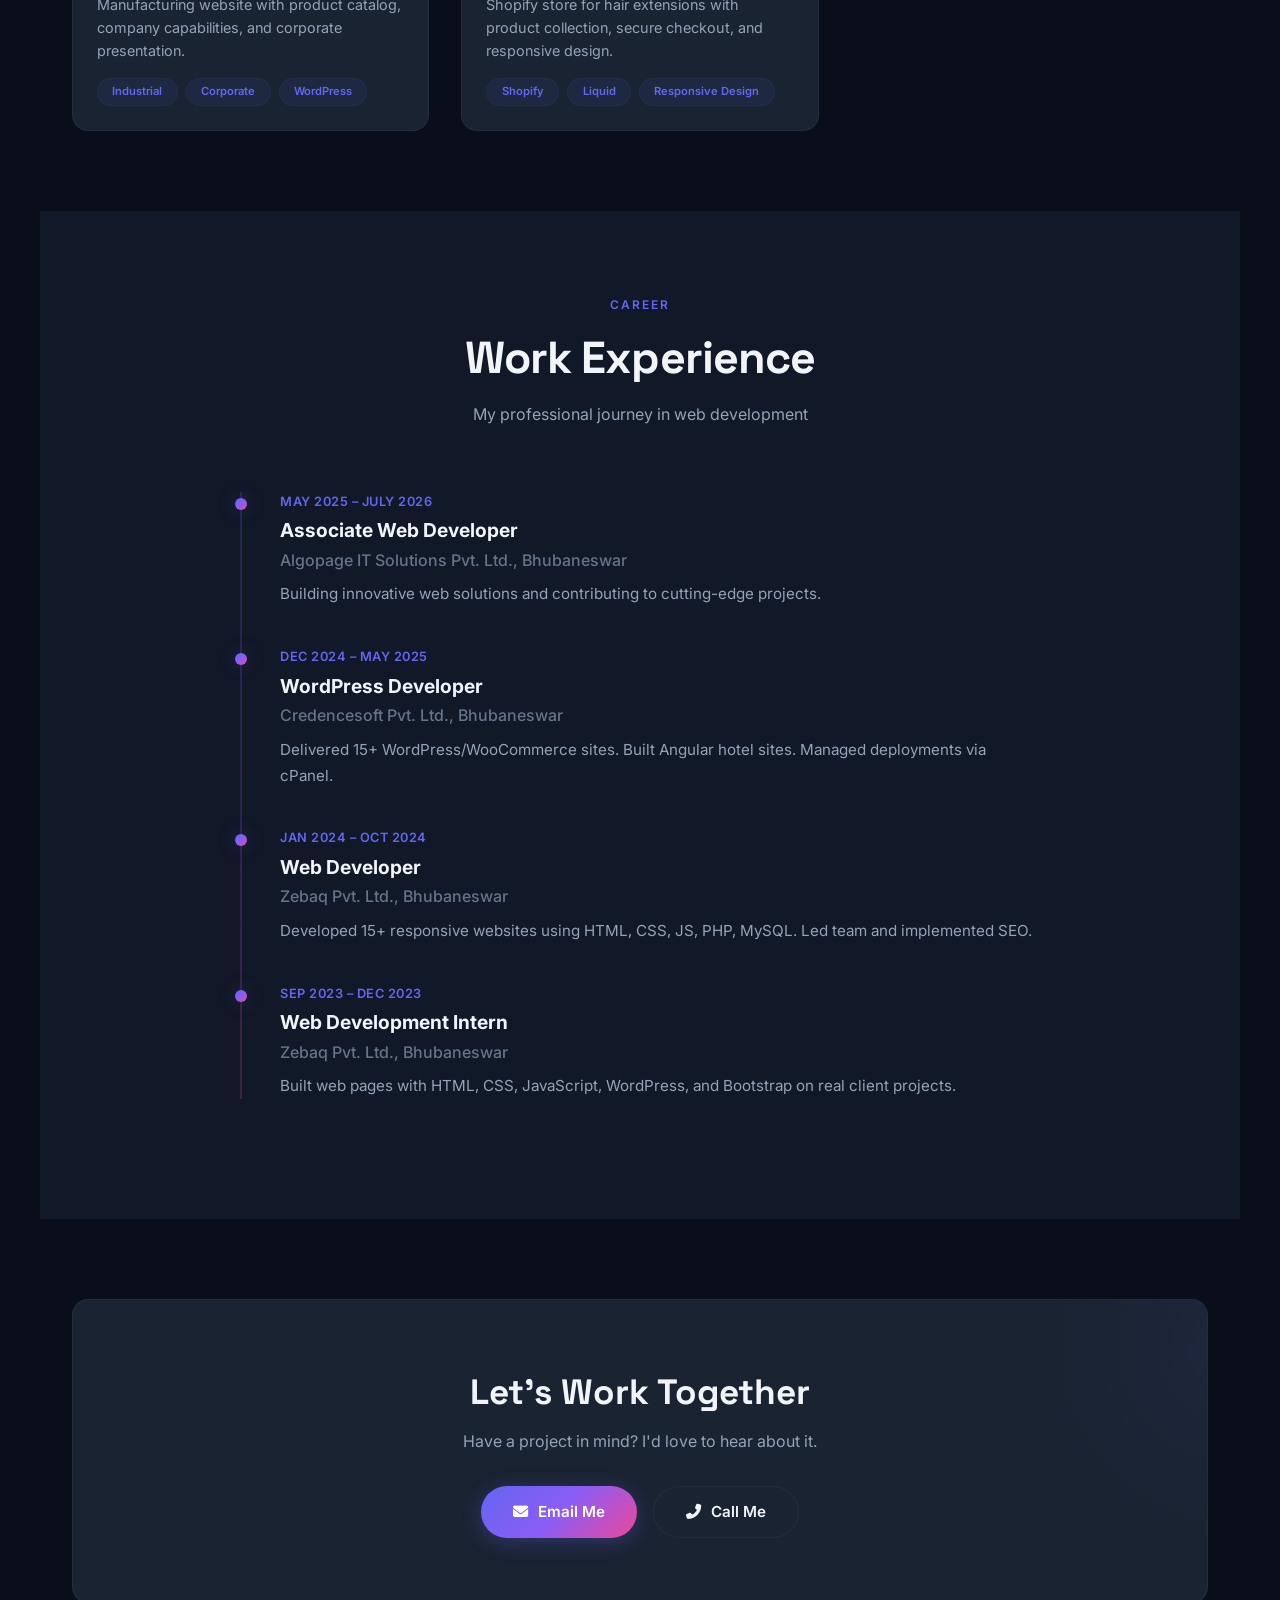
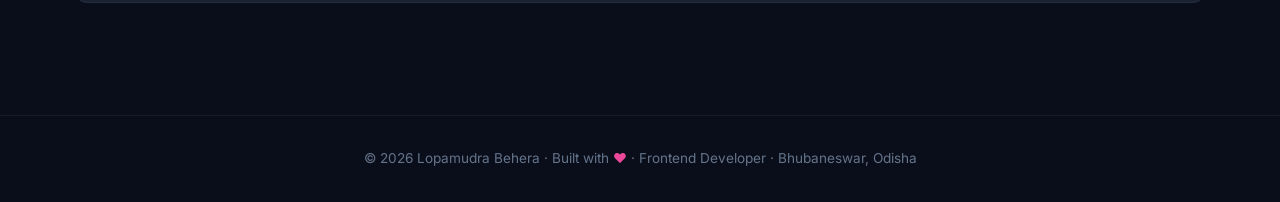
==== commit 7ce878b8: "Update index.html" ====
--- a/index.html
+++ b/index.html
@@ -1,921 +1,1330 @@
 <!DOCTYPE html>
 <html lang="en">
 <head>
-  <meta charset="UTF-8" />
-  <meta name="viewport" content="width=device-width, initial-scale=1.0" />
-  <title>Lopamudra Behera · Frontend Developer</title>
-  <!-- Google Fonts -->
-  <link rel="preconnect" href="https://fonts.googleapis.com" />
-  <link rel="preconnect" href="https://fonts.gstatic.com" crossorigin />
-  <link href="https://fonts.googleapis.com/css2?family=Inter:opsz,wght@14..32,300;14..32,400;14..32,500;14..32,600;14..32,700;14..32,800&family=Space+Grotesk:wght@400;500;600;700&display=swap" rel="stylesheet" />
-  <!-- Font Awesome 6 -->
-  <link rel="stylesheet" href="https://cdnjs.cloudflare.com/ajax/libs/font-awesome/6.0.0-beta3/css/all.min.css" />
-  <!-- AOS CSS -->
-  <link href="https://unpkg.com/aos@2.3.1/dist/aos.css" rel="stylesheet" />
-  <style>
-    * {
-      margin: 0;
-      padding: 0;
-      box-sizing: border-box;
-    }
-
-    :root {
-      --bg-primary: #f0f4f9;
-      --bg-surface: #ffffff;
-      --bg-sidebar: #0b1a33;
-      --text-primary: #0b1a33;
-      --text-secondary: #2d3a4f;
-      --text-muted: #6b7a93;
-      --text-light: #f1f5f9;
-      --accent-1: #4f46e5;
-      --accent-2: #7c3aed;
-      --accent-3: #db2777;
-      --accent-gradient: linear-gradient(135deg, #4f46e5 0%, #7c3aed 50%, #db2777 100%);
-      --border-light: #e2e8f0;
-      --shadow-card: 0 8px 30px rgba(0, 0, 0, 0.04), 0 2px 8px rgba(0, 0, 0, 0.02);
-      --shadow-hover: 0 20px 40px rgba(79, 70, 229, 0.12), 0 8px 20px rgba(0, 0, 0, 0.04);
-      --radius-card: 16px;
-      --radius-sm: 10px;
-      --transition: 0.3s cubic-bezier(0.25, 0.46, 0.45, 0.94);
-    }
-
-    body {
-      font-family: 'Inter', -apple-system, BlinkMacSystemFont, sans-serif;
-      background: var(--bg-primary);
-      color: var(--text-primary);
-      line-height: 1.6;
-      -webkit-font-smoothing: antialiased;
-      display: flex;
-      min-height: 100vh;
-    }
-
-    /* ===== SIDEBAR ===== */
-    .sidebar {
-      width: 260px;
-      background: var(--bg-sidebar);
-      color: var(--text-light);
-      padding: 2.5rem 1.5rem;
-      position: fixed;
-      top: 0;
-      left: 0;
-      bottom: 0;
-      overflow-y: auto;
-      z-index: 1000;
-      display: flex;
-      flex-direction: column;
-      transition: transform 0.3s ease;
-    }
-
-    .sidebar-brand {
-      text-align: center;
-      margin-bottom: 2.5rem;
-    }
-
-    .sidebar-brand .avatar {
-      width: 100px;
-      height: 100px;
-      border-radius: 50%;
-      background: var(--accent-gradient);
-      margin: 0 auto 1rem;
-      display: flex;
-      align-items: center;
-      justify-content: center;
-      font-size: 2.8rem;
-      font-weight: 700;
-      color: white;
-      box-shadow: 0 8px 24px rgba(79, 70, 229, 0.3);
-    }
-
-    .sidebar-brand h2 {
-      font-family: 'Space Grotesk', sans-serif;
-      font-size: 1.4rem;
-      font-weight: 700;
-      letter-spacing: -0.02em;
-    }
-
-    .sidebar-brand p {
-      color: rgba(255, 255, 255, 0.6);
-      font-size: 0.85rem;
-      margin-top: 0.2rem;
-    }
-
-    .sidebar-nav {
-      flex: 1;
-    }
-
-    .sidebar-nav a {
-      display: flex;
-      align-items: center;
-      gap: 0.8rem;
-      padding: 0.7rem 1rem;
-      color: rgba(255, 255, 255, 0.6);
-      text-decoration: none;
-      border-radius: var(--radius-sm);
-      transition: var(--transition);
-      margin-bottom: 0.3rem;
-      font-weight: 500;
-      font-size: 0.95rem;
-    }
-
-    .sidebar-nav a i {
-      width: 20px;
-      font-size: 1rem;
-    }
-
-    .sidebar-nav a:hover,
-    .sidebar-nav a.active {
-      color: white;
-      background: rgba(255, 255, 255, 0.08);
-    }
-
-    .sidebar-nav a.active {
-      background: rgba(79, 70, 229, 0.3);
-      color: white;
-    }
-
-    .sidebar-social {
-      display: flex;
-      justify-content: center;
-      gap: 1rem;
-      padding-top: 1.5rem;
-      border-top: 1px solid rgba(255, 255, 255, 0.06);
-      margin-top: 1rem;
-    }
-
-    .sidebar-social a {
-      color: rgba(255, 255, 255, 0.4);
-      font-size: 1.1rem;
-      transition: var(--transition);
-    }
-
-    .sidebar-social a:hover {
-      color: white;
-      transform: translateY(-2px);
-    }
-
-    /* Mobile toggle */
-    .sidebar-toggle {
-      display: none;
-      position: fixed;
-      top: 1rem;
-      left: 1rem;
-      z-index: 1100;
-      background: var(--bg-sidebar);
-      color: white;
-      border: none;
-      padding: 0.6rem 1rem;
-      border-radius: var(--radius-sm);
-      font-size: 1.2rem;
-      cursor: pointer;
-      box-shadow: 0 4px 12px rgba(0, 0, 0, 0.15);
-    }
-
-    /* ===== MAIN CONTENT ===== */
-    .main {
-      margin-left: 260px;
-      flex: 1;
-      min-height: 100vh;
-      background: var(--bg-primary);
-    }
-
-    .container {
-      max-width: 1100px;
-      margin: 0 auto;
-      padding: 0 32px;
-    }
-
-    /* ===== HERO ===== */
-    .hero {
-      padding: 6rem 0 4rem;
-      position: relative;
-      background: var(--bg-primary);
-    }
-
-    .hero-content {
-      max-width: 720px;
-    }
-
-    .hero-badge {
-      display: inline-block;
-      background: var(--accent-gradient);
-      color: white;
-      font-weight: 600;
-      font-size: 0.75rem;
-      padding: 0.3rem 1.2rem;
-      border-radius: 40px;
-      letter-spacing: 0.5px;
-      text-transform: uppercase;
-      margin-bottom: 1.2rem;
-    }
-
-    .hero h1 {
-      font-family: 'Space Grotesk', sans-serif;
-      font-size: clamp(2.8rem, 6vw, 4.2rem);
-      font-weight: 700;
-      line-height: 1.1;
-      letter-spacing: -0.03em;
-      margin-bottom: 0.8rem;
-    }
-
-    .hero h1 span {
-      background: var(--accent-gradient);
-      -webkit-background-clip: text;
-      -webkit-text-fill-color: transparent;
-      background-clip: text;
-    }
-
-    .hero p {
-      font-size: 1.15rem;
-      color: var(--text-secondary);
-      max-width: 560px;
-      margin-bottom: 2rem;
-      line-height: 1.7;
-    }
-
-    .hero-actions {
-      display: flex;
-      gap: 1rem;
-      flex-wrap: wrap;
-    }
-
-    .btn {
-      display: inline-flex;
-      align-items: center;
-      gap: 0.5rem;
-      padding: 0.7rem 1.8rem;
-      border-radius: 60px;
-      font-weight: 600;
-      font-size: 0.95rem;
-      text-decoration: none;
-      transition: var(--transition);
-      border: 1px solid transparent;
-      cursor: pointer;
-    }
-
-    .btn-primary {
-      background: var(--accent-gradient);
-      color: white;
-      box-shadow: 0 4px 16px rgba(79, 70, 229, 0.25);
-    }
-    .btn-primary:hover {
-      transform: translateY(-2px);
-      box-shadow: 0 8px 28px rgba(79, 70, 229, 0.35);
-    }
-
-    .btn-outline {
-      background: transparent;
-      color: var(--text-primary);
-      border-color: var(--border-light);
-    }
-    .btn-outline:hover {
-      border-color: var(--accent-1);
-      color: var(--accent-1);
-      background: rgba(79, 70, 229, 0.04);
-    }
-
-    /* ===== SECTION ===== */
-    .section {
-      padding: 4rem 0 3.5rem;
-    }
-
-    .section-header {
-      margin-bottom: 2.5rem;
-    }
-
-    .section-header h2 {
-      font-family: 'Space Grotesk', sans-serif;
-      font-size: clamp(1.8rem, 3.5vw, 2.4rem);
-      font-weight: 700;
-      letter-spacing: -0.02em;
-      position: relative;
-      display: inline-block;
-    }
-
-    .section-header h2::after {
-      content: '';
-      position: absolute;
-      left: 0;
-      bottom: -8px;
-      width: 48px;
-      height: 4px;
-      background: var(--accent-gradient);
-      border-radius: 4px;
-    }
-
-    .section-header .sub {
-      color: var(--text-muted);
-      font-size: 1.05rem;
-      margin-top: 0.8rem;
-    }
-
-    /* ===== ABOUT ===== */
-    .about-grid {
-      display: grid;
-      grid-template-columns: 1fr 1fr;
-      gap: 3rem;
-      align-items: start;
-    }
-
-    .about-text p {
-      color: var(--text-secondary);
-      margin-bottom: 1rem;
-      font-size: 1rem;
-      line-height: 1.7;
-    }
-
-    .stats-row {
-      display: grid;
-      grid-template-columns: repeat(3, 1fr);
-      gap: 1rem;
-      margin-top: 1.5rem;
-    }
-
-    .stat-item {
-      text-align: center;
-      padding: 1rem;
-      background: var(--bg-surface);
-      border-radius: var(--radius-sm);
-      border: 1px solid var(--border-light);
-    }
-
-    .stat-item .number {
-      font-family: 'Space Grotesk', sans-serif;
-      font-size: 1.8rem;
-      font-weight: 700;
-      background: var(--accent-gradient);
-      -webkit-background-clip: text;
-      -webkit-text-fill-color: transparent;
-      background-clip: text;
-    }
-
-    .stat-item .label {
-      font-size: 0.8rem;
-      color: var(--text-muted);
-      font-weight: 500;
-    }
-
-    .skill-grid {
-      display: grid;
-      gap: 1rem;
-    }
-
-    .skill-item {
-      background: var(--bg-surface);
-      padding: 1rem 1.2rem;
-      border-radius: var(--radius-sm);
-      border: 1px solid var(--border-light);
-    }
-
-    .skill-item .skill-name {
-      display: flex;
-      justify-content: space-between;
-      font-weight: 600;
-      font-size: 0.9rem;
-      margin-bottom: 0.3rem;
-    }
-
-    .skill-item .skill-bar {
-      height: 6px;
-      background: var(--border-light);
-      border-radius: 6px;
-      overflow: hidden;
-    }
-
-    .skill-item .skill-bar .fill {
-      height: 100%;
-      border-radius: 6px;
-      background: var(--accent-gradient);
-      width: 0%;
-      transition: width 1s ease;
-    }
-
-    /* ===== PROJECTS ===== */
-    .project-grid {
-      display: grid;
-      grid-template-columns: repeat(auto-fill, minmax(320px, 1fr));
-      gap: 1.8rem;
-    }
-
-    .project-card {
-      background: var(--bg-surface);
-      border-radius: var(--radius-card);
-      overflow: hidden;
-      border: 1px solid var(--border-light);
-      transition: var(--transition);
-      box-shadow: var(--shadow-card);
-    }
-
-    .project-card:hover {
-      transform: translateY(-6px);
-      border-color: var(--accent-1);
-      box-shadow: var(--shadow-hover);
-    }
-
-    .project-thumb {
-      height: 170px;
-      background: linear-gradient(145deg, #eef2ff, #e0e7ff);
-      display: flex;
-      align-items: center;
-      justify-content: center;
-      font-size: 2.8rem;
-      color: var(--accent-1);
-    }
-
-    .project-body {
-      padding: 1.5rem;
-    }
-
-    .project-category {
-      font-size: 0.7rem;
-      font-weight: 700;
-      text-transform: uppercase;
-      letter-spacing: 0.5px;
-      color: var(--accent-2);
-      margin-bottom: 0.2rem;
-    }
-
-    .project-title {
-      font-size: 1.15rem;
-      font-weight: 700;
-      margin-bottom: 0.4rem;
-    }
-
-    .project-title a {
-      color: var(--text-primary);
-      text-decoration: none;
-      transition: var(--transition);
-    }
-    .project-title a:hover {
-      color: var(--accent-1);
-    }
-
-    .project-desc {
-      color: var(--text-secondary);
-      font-size: 0.9rem;
-      line-height: 1.6;
-      margin-bottom: 1rem;
-    }
-
-    .tech-tags {
-      display: flex;
-      flex-wrap: wrap;
-      gap: 0.4rem;
-    }
-
-    .tech-tag {
-      background: rgba(79, 70, 229, 0.08);
-      color: var(--accent-1);
-      font-size: 0.7rem;
-      font-weight: 600;
-      padding: 0.2rem 0.8rem;
-      border-radius: 40px;
-    }
-
-    /* ===== EXPERIENCE ===== */
-    .timeline {
-      max-width: 800px;
-    }
-
-    .timeline-item {
-      background: var(--bg-surface);
-      padding: 1.5rem 2rem;
-      border-radius: var(--radius-sm);
-      border-left: 4px solid var(--accent-1);
-      margin-bottom: 1.5rem;
-      box-shadow: var(--shadow-card);
-      transition: var(--transition);
-    }
-
-    .timeline-item:hover {
-      transform: translateX(6px);
-      border-left-color: var(--accent-2);
-    }
-
-    .timeline-date {
-      font-weight: 700;
-      color: var(--accent-1);
-      font-size: 0.8rem;
-      text-transform: uppercase;
-      letter-spacing: 0.3px;
-    }
-
-    .timeline-title {
-      font-size: 1.2rem;
-      font-weight: 700;
-      margin: 0.2rem 0 0.1rem;
-    }
-
-    .timeline-company {
-      color: var(--text-muted);
-      font-weight: 500;
-      margin-bottom: 0.4rem;
-    }
-
-    .timeline-desc {
-      color: var(--text-secondary);
-      line-height: 1.7;
-      font-size: 0.95rem;
-    }
-
-    /* ===== CONTACT ===== */
-    .contact-section {
-      background: var(--bg-surface);
-      border-radius: var(--radius-card);
-      padding: 3rem 2.5rem;
-      border: 1px solid var(--border-light);
-      box-shadow: var(--shadow-card);
-      text-align: center;
-    }
-
-    .contact-section h2 {
-      font-family: 'Space Grotesk', sans-serif;
-      font-size: 2rem;
-      font-weight: 700;
-      margin-bottom: 0.5rem;
-    }
-
-    .contact-section p {
-      color: var(--text-secondary);
-      max-width: 420px;
-      margin: 0 auto 2rem;
-    }
-
-    .contact-buttons {
-      display: flex;
-      justify-content: center;
-      gap: 1rem;
-      flex-wrap: wrap;
-    }
-
-    /* ===== FOOTER ===== */
-    .footer {
-      text-align: center;
-      padding: 2rem 0;
-      color: var(--text-muted);
-      font-size: 0.85rem;
-      border-top: 1px solid var(--border-light);
-      margin-top: 2rem;
-    }
-
-    /* ===== RESPONSIVE ===== */
-    @media (max-width: 992px) {
-      .about-grid {
-        grid-template-columns: 1fr;
-        gap: 2rem;
-      }
-      .stats-row {
-        grid-template-columns: repeat(3, 1fr);
-      }
-    }
-
-    @media (max-width: 768px) {
-      .sidebar {
-        transform: translateX(-100%);
-        width: 280px;
-      }
-      .sidebar.open {
-        transform: translateX(0);
-      }
-      .sidebar-toggle {
-        display: block;
-      }
-      .main {
-        margin-left: 0;
-        padding-top: 0;
-      }
-      .container {
-        padding: 0 20px;
-      }
-      .hero {
-        padding: 3rem 0 2rem;
-      }
-      .project-grid {
-        grid-template-columns: 1fr;
-      }
-      .stats-row {
-        grid-template-columns: 1fr 1fr;
-      }
-    }
-
-    @media (max-width: 480px) {
-      .stats-row {
-        grid-template-columns: 1fr;
-      }
-      .hero h1 {
-        font-size: 2.2rem;
-      }
-      .contact-section {
-        padding: 2rem 1.2rem;
-      }
-    }
-  </style>
+    <meta charset="UTF-8" />
+    <meta name="viewport" content="width=device-width, initial-scale=1.0" />
+    <title>Lopamudra Behera · Frontend Developer</title>
+    <!-- Google Fonts -->
+    <link rel="preconnect" href="https://fonts.googleapis.com" />
+    <link rel="preconnect" href="https://fonts.gstatic.com" crossorigin />
+    <link href="https://fonts.googleapis.com/css2?family=Inter:wght@300;400;500;600;700;800;900&family=Space+Grotesk:wght@400;500;600;700&display=swap" rel="stylesheet" />
+    <!-- Font Awesome 6 -->
+    <link rel="stylesheet" href="https://cdnjs.cloudflare.com/ajax/libs/font-awesome/6.4.0/css/all.min.css" />
+    <!-- AOS CSS -->
+    <link href="https://unpkg.com/aos@2.3.1/dist/aos.css" rel="stylesheet" />
+    <style>
+        /* ===== RESET & VARIABLES ===== */
+        * {
+            margin: 0;
+            padding: 0;
+            box-sizing: border-box;
+        }
+
+        :root {
+            --bg-primary: #0a0e1a;
+            --bg-secondary: #111827;
+            --bg-card: #1a2332;
+            --bg-card-hover: #1f2a3d;
+            --text-primary: #f1f5f9;
+            --text-secondary: #94a3b8;
+            --text-muted: #64748b;
+            --accent-1: #6366f1;
+            --accent-2: #8b5cf6;
+            --accent-3: #ec4899;
+            --accent-gradient: linear-gradient(135deg, #6366f1 0%, #8b5cf6 50%, #ec4899 100%);
+            --border-color: rgba(148, 163, 184, 0.08);
+            --shadow-card: 0 8px 32px rgba(0, 0, 0, 0.3);
+            --shadow-hover: 0 16px 48px rgba(99, 102, 241, 0.15);
+            --radius-card: 16px;
+            --radius-sm: 10px;
+            --transition: 0.4s cubic-bezier(0.25, 0.46, 0.45, 0.94);
+        }
+
+        html {
+            scroll-behavior: smooth;
+            scroll-padding-top: 80px;
+        }
+
+        body {
+            font-family: 'Inter', -apple-system, BlinkMacSystemFont, sans-serif;
+            background: var(--bg-primary);
+            color: var(--text-primary);
+            line-height: 1.6;
+            -webkit-font-smoothing: antialiased;
+            overflow-x: hidden;
+        }
+
+        /* ===== SCROLLBAR ===== */
+        ::-webkit-scrollbar {
+            width: 8px;
+        }
+        ::-webkit-scrollbar-track {
+            background: var(--bg-primary);
+        }
+        ::-webkit-scrollbar-thumb {
+            background: var(--accent-gradient);
+            border-radius: 10px;
+        }
+
+        /* ===== NAVIGATION ===== */
+        .navbar {
+            position: fixed;
+            top: 0;
+            left: 0;
+            right: 0;
+            z-index: 1000;
+            padding: 1rem 2rem;
+            background: rgba(10, 14, 26, 0.85);
+            backdrop-filter: blur(20px) saturate(180%);
+            -webkit-backdrop-filter: blur(20px) saturate(180%);
+            border-bottom: 1px solid var(--border-color);
+            transition: var(--transition);
+        }
+
+        .navbar.scrolled {
+            padding: 0.6rem 2rem;
+            background: rgba(10, 14, 26, 0.95);
+        }
+
+        .nav-container {
+            max-width: 1200px;
+            margin: 0 auto;
+            display: flex;
+            justify-content: space-between;
+            align-items: center;
+        }
+
+        .nav-logo {
+            font-family: 'Space Grotesk', sans-serif;
+            font-size: 1.5rem;
+            font-weight: 700;
+            background: var(--accent-gradient);
+            -webkit-background-clip: text;
+            -webkit-text-fill-color: transparent;
+            background-clip: text;
+            text-decoration: none;
+            letter-spacing: -0.02em;
+        }
+
+        .nav-links {
+            display: flex;
+            gap: 2rem;
+            list-style: none;
+            align-items: center;
+        }
+
+        .nav-links a {
+            color: var(--text-secondary);
+            text-decoration: none;
+            font-weight: 500;
+            font-size: 0.9rem;
+            transition: var(--transition);
+            position: relative;
+        }
+
+        .nav-links a::after {
+            content: '';
+            position: absolute;
+            bottom: -4px;
+            left: 0;
+            width: 0;
+            height: 2px;
+            background: var(--accent-gradient);
+            transition: var(--transition);
+        }
+
+        .nav-links a:hover,
+        .nav-links a.active {
+            color: var(--text-primary);
+        }
+
+        .nav-links a:hover::after,
+        .nav-links a.active::after {
+            width: 100%;
+        }
+
+        .nav-cta {
+            background: var(--accent-gradient);
+            color: white !important;
+            padding: 0.5rem 1.5rem;
+            border-radius: 50px;
+            font-weight: 600 !important;
+        }
+
+        .nav-cta::after {
+            display: none !important;
+        }
+
+        .nav-cta:hover {
+            transform: scale(1.05);
+            box-shadow: 0 4px 20px rgba(99, 102, 241, 0.3);
+        }
+
+        .hamburger {
+            display: none;
+            flex-direction: column;
+            gap: 5px;
+            cursor: pointer;
+            background: none;
+            border: none;
+            padding: 5px;
+        }
+
+        .hamburger span {
+            width: 25px;
+            height: 2px;
+            background: var(--text-primary);
+            transition: var(--transition);
+            border-radius: 2px;
+        }
+
+        .hamburger.active span:nth-child(1) {
+            transform: rotate(45deg) translate(5px, 5px);
+        }
+        .hamburger.active span:nth-child(2) {
+            opacity: 0;
+        }
+        .hamburger.active span:nth-child(3) {
+            transform: rotate(-45deg) translate(5px, -5px);
+        }
+
+        /* ===== HERO ===== */
+        .hero {
+            min-height: 100vh;
+            display: flex;
+            align-items: center;
+            padding: 8rem 2rem 4rem;
+            position: relative;
+            overflow: hidden;
+        }
+
+        .hero::before {
+            content: '';
+            position: absolute;
+            top: -50%;
+            right: -20%;
+            width: 600px;
+            height: 600px;
+            background: radial-gradient(circle, rgba(99, 102, 241, 0.08), transparent 70%);
+            border-radius: 50%;
+            pointer-events: none;
+        }
+
+        .hero::after {
+            content: '';
+            position: absolute;
+            bottom: -30%;
+            left: -10%;
+            width: 500px;
+            height: 500px;
+            background: radial-gradient(circle, rgba(236, 72, 153, 0.06), transparent 70%);
+            border-radius: 50%;
+            pointer-events: none;
+        }
+
+        .hero-container {
+            max-width: 1200px;
+            margin: 0 auto;
+            display: grid;
+            grid-template-columns: 1fr 1fr;
+            gap: 4rem;
+            align-items: center;
+            position: relative;
+            z-index: 1;
+            width: 100%;
+        }
+
+        .hero-content {
+            display: flex;
+            flex-direction: column;
+            gap: 1.5rem;
+        }
+
+        .hero-badge {
+            display: inline-flex;
+            align-items: center;
+            gap: 0.5rem;
+            background: rgba(99, 102, 241, 0.12);
+            color: var(--accent-1);
+            padding: 0.4rem 1.2rem;
+            border-radius: 50px;
+            font-size: 0.8rem;
+            font-weight: 600;
+            width: fit-content;
+            border: 1px solid rgba(99, 102, 241, 0.15);
+            animation: pulse-badge 2s ease-in-out infinite;
+        }
+
+        @keyframes pulse-badge {
+            0%,
+            100% {
+                box-shadow: 0 0 0 0 rgba(99, 102, 241, 0.2);
+            }
+            50% {
+                box-shadow: 0 0 0 8px rgba(99, 102, 241, 0);
+            }
+        }
+
+        .hero-badge .dot {
+            width: 8px;
+            height: 8px;
+            border-radius: 50%;
+            background: #22c55e;
+            animation: pulse-dot 1.5s ease-in-out infinite;
+        }
+
+        @keyframes pulse-dot {
+            0%,
+            100% {
+                opacity: 1;
+                transform: scale(1);
+            }
+            50% {
+                opacity: 0.5;
+                transform: scale(0.8);
+            }
+        }
+
+        .hero h1 {
+            font-family: 'Space Grotesk', sans-serif;
+            font-size: clamp(2.8rem, 6vw, 4.8rem);
+            font-weight: 700;
+            line-height: 1.1;
+            letter-spacing: -0.03em;
+        }
+
+        .hero h1 .highlight {
+            background: var(--accent-gradient);
+            -webkit-background-clip: text;
+            -webkit-text-fill-color: transparent;
+            background-clip: text;
+        }
+
+        .hero p {
+            font-size: 1.15rem;
+            color: var(--text-secondary);
+            max-width: 520px;
+            line-height: 1.8;
+        }
+
+        .hero-actions {
+            display: flex;
+            gap: 1rem;
+            flex-wrap: wrap;
+            margin-top: 0.5rem;
+        }
+
+        .btn {
+            display: inline-flex;
+            align-items: center;
+            gap: 0.6rem;
+            padding: 0.8rem 2rem;
+            border-radius: 50px;
+            font-weight: 600;
+            font-size: 0.95rem;
+            text-decoration: none;
+            transition: var(--transition);
+            border: none;
+            cursor: pointer;
+        }
+
+        .btn-primary {
+            background: var(--accent-gradient);
+            color: white;
+            box-shadow: 0 4px 20px rgba(99, 102, 241, 0.3);
+        }
+
+        .btn-primary:hover {
+            transform: translateY(-3px) scale(1.02);
+            box-shadow: 0 8px 30px rgba(99, 102, 241, 0.4);
+        }
+
+        .btn-outline {
+            background: transparent;
+            color: var(--text-primary);
+            border: 1px solid var(--border-color);
+        }
+
+        .btn-outline:hover {
+            border-color: var(--accent-1);
+            color: var(--accent-1);
+            transform: translateY(-3px);
+            background: rgba(99, 102, 241, 0.05);
+        }
+
+        .hero-stats {
+            display: flex;
+            gap: 3rem;
+            margin-top: 1rem;
+            padding-top: 1.5rem;
+            border-top: 1px solid var(--border-color);
+        }
+
+        .hero-stats .stat {
+            display: flex;
+            flex-direction: column;
+        }
+
+        .hero-stats .stat .number {
+            font-family: 'Space Grotesk', sans-serif;
+            font-size: 1.8rem;
+            font-weight: 700;
+            background: var(--accent-gradient);
+            -webkit-background-clip: text;
+            -webkit-text-fill-color: transparent;
+            background-clip: text;
+        }
+
+        .hero-stats .stat .label {
+            font-size: 0.85rem;
+            color: var(--text-muted);
+        }
+
+        /* Hero Image */
+        .hero-visual {
+            display: flex;
+            justify-content: center;
+            align-items: center;
+            position: relative;
+        }
+
+        .hero-avatar {
+            width: 380px;
+            height: 380px;
+            border-radius: 50%;
+            background: var(--accent-gradient);
+            display: flex;
+            align-items: center;
+            justify-content: center;
+            font-size: 7rem;
+            font-weight: 800;
+            color: white;
+            box-shadow: 0 20px 60px rgba(99, 102, 241, 0.25);
+            position: relative;
+            animation: float 6s ease-in-out infinite;
+        }
+
+        @keyframes float {
+            0%,
+            100% {
+                transform: translateY(0px);
+            }
+            50% {
+                transform: translateY(-20px);
+            }
+        }
+
+        .hero-avatar .ring {
+            position: absolute;
+            inset: -8px;
+            border-radius: 50%;
+            border: 2px solid rgba(99, 102, 241, 0.15);
+            animation: spin-ring 20s linear infinite;
+        }
+
+        .hero-avatar .ring:nth-child(2) {
+            inset: -16px;
+            border-color: rgba(139, 92, 246, 0.1);
+            animation-duration: 15s;
+            animation-direction: reverse;
+        }
+
+        @keyframes spin-ring {
+            0% {
+                transform: rotate(0deg);
+            }
+            100% {
+                transform: rotate(360deg);
+            }
+        }
+
+        .floating-badge {
+            position: absolute;
+            background: var(--bg-card);
+            padding: 0.6rem 1.2rem;
+            border-radius: 50px;
+            border: 1px solid var(--border-color);
+            font-size: 0.85rem;
+            font-weight: 500;
+            color: var(--text-secondary);
+            display: flex;
+            align-items: center;
+            gap: 0.5rem;
+            box-shadow: var(--shadow-card);
+            animation: float-badge 4s ease-in-out infinite;
+        }
+
+        .floating-badge:nth-child(3) {
+            top: 10%;
+            right: -10%;
+            animation-delay: 0s;
+        }
+
+        .floating-badge:nth-child(4) {
+            bottom: 15%;
+            left: -10%;
+            animation-delay: 1.5s;
+        }
+
+        @keyframes float-badge {
+            0%,
+            100% {
+                transform: translateY(0px);
+            }
+            50% {
+                transform: translateY(-10px);
+            }
+        }
+
+        /* ===== SECTION ===== */
+        .section {
+            padding: 5rem 2rem;
+            max-width: 1200px;
+            margin: 0 auto;
+        }
+
+        .section-header {
+            text-align: center;
+            margin-bottom: 4rem;
+        }
+
+        .section-header .label {
+            display: inline-block;
+            font-size: 0.75rem;
+            font-weight: 600;
+            text-transform: uppercase;
+            letter-spacing: 2px;
+            color: var(--accent-1);
+            margin-bottom: 0.5rem;
+        }
+
+        .section-header h2 {
+            font-family: 'Space Grotesk', sans-serif;
+            font-size: clamp(2rem, 4vw, 2.8rem);
+            font-weight: 700;
+            letter-spacing: -0.02em;
+        }
+
+        .section-header p {
+            color: var(--text-secondary);
+            max-width: 500px;
+            margin: 0.5rem auto 0;
+        }
+
+        /* ===== ABOUT ===== */
+        .about-grid {
+            display: grid;
+            grid-template-columns: 1fr 1fr;
+            gap: 4rem;
+            align-items: start;
+        }
+
+        .about-text p {
+            color: var(--text-secondary);
+            margin-bottom: 1.2rem;
+            font-size: 1rem;
+            line-height: 1.8;
+        }
+
+        .about-text .highlight-text {
+            color: var(--text-primary);
+            font-weight: 500;
+        }
+
+        .skill-grid {
+            display: grid;
+            grid-template-columns: 1fr 1fr;
+            gap: 1.2rem;
+        }
+
+        .skill-card {
+            background: var(--bg-card);
+            padding: 1.5rem;
+            border-radius: var(--radius-sm);
+            border: 1px solid var(--border-color);
+            transition: var(--transition);
+            cursor: default;
+        }
+
+        .skill-card:hover {
+            transform: translateY(-4px);
+            border-color: var(--accent-1);
+            background: var(--bg-card-hover);
+            box-shadow: var(--shadow-hover);
+        }
+
+        .skill-card .icon {
+            font-size: 1.5rem;
+            margin-bottom: 0.5rem;
+            background: var(--accent-gradient);
+            -webkit-background-clip: text;
+            -webkit-text-fill-color: transparent;
+            background-clip: text;
+        }
+
+        .skill-card h4 {
+            font-size: 0.9rem;
+            font-weight: 600;
+            margin-bottom: 0.3rem;
+        }
+
+        .skill-card p {
+            font-size: 0.85rem;
+            color: var(--text-secondary);
+        }
+
+        /* ===== PROJECTS ===== */
+        .project-grid {
+            display: grid;
+            grid-template-columns: repeat(auto-fill, minmax(340px, 1fr));
+            gap: 2rem;
+        }
+
+        .project-card {
+            background: var(--bg-card);
+            border-radius: var(--radius-card);
+            overflow: hidden;
+            border: 1px solid var(--border-color);
+            transition: var(--transition);
+            group: true;
+        }
+
+        .project-card:hover {
+            transform: translateY(-8px);
+            border-color: var(--accent-1);
+            box-shadow: var(--shadow-hover);
+        }
+
+        .project-thumb {
+            height: 200px;
+            background: linear-gradient(145deg, #1a2332, #111827);
+            display: flex;
+            align-items: center;
+            justify-content: center;
+            font-size: 3rem;
+            position: relative;
+            overflow: hidden;
+        }
+
+        .project-thumb .overlay {
+            position: absolute;
+            inset: 0;
+            background: var(--accent-gradient);
+            opacity: 0;
+            transition: var(--transition);
+            display: flex;
+            align-items: center;
+            justify-content: center;
+        }
+
+        .project-card:hover .overlay {
+            opacity: 0.15;
+        }
+
+        .project-thumb i {
+            color: var(--text-muted);
+            transition: var(--transition);
+        }
+
+        .project-card:hover .project-thumb i {
+            transform: scale(1.1);
+            color: var(--text-primary);
+        }
+
+        .project-body {
+            padding: 1.5rem;
+        }
+
+        .project-category {
+            font-size: 0.7rem;
+            font-weight: 600;
+            text-transform: uppercase;
+            letter-spacing: 0.5px;
+            color: var(--accent-2);
+            margin-bottom: 0.3rem;
+        }
+
+        .project-title {
+            font-size: 1.15rem;
+            font-weight: 700;
+            margin-bottom: 0.5rem;
+        }
+
+        .project-title a {
+            color: var(--text-primary);
+            text-decoration: none;
+            transition: var(--transition);
+        }
+
+        .project-title a:hover {
+            color: var(--accent-1);
+        }
+
+        .project-desc {
+            color: var(--text-secondary);
+            font-size: 0.9rem;
+            line-height: 1.6;
+            margin-bottom: 1rem;
+        }
+
+        .tech-tags {
+            display: flex;
+            flex-wrap: wrap;
+            gap: 0.5rem;
+        }
+
+        .tech-tag {
+            background: rgba(99, 102, 241, 0.08);
+            color: var(--accent-1);
+            font-size: 0.7rem;
+            font-weight: 600;
+            padding: 0.25rem 0.9rem;
+            border-radius: 50px;
+            border: 1px solid rgba(99, 102, 241, 0.06);
+        }
+
+        /* ===== EXPERIENCE ===== */
+        .timeline {
+            max-width: 800px;
+            margin: 0 auto;
+            position: relative;
+        }
+
+        .timeline::before {
+            content: '';
+            position: absolute;
+            left: 0;
+            top: 0;
+            bottom: 0;
+            width: 2px;
+            background: var(--accent-gradient);
+            opacity: 0.2;
+        }
+
+        .timeline-item {
+            padding-left: 2.5rem;
+            position: relative;
+            margin-bottom: 2.5rem;
+        }
+
+        .timeline-item::before {
+            content: '';
+            position: absolute;
+            left: -5px;
+            top: 6px;
+            width: 12px;
+            height: 12px;
+            border-radius: 50%;
+            background: var(--accent-gradient);
+            box-shadow: 0 0 20px rgba(99, 102, 241, 0.3);
+        }
+
+        .timeline-item:hover::before {
+            transform: scale(1.3);
+            transition: var(--transition);
+        }
+
+        .timeline-date {
+            font-weight: 600;
+            color: var(--accent-1);
+            font-size: 0.8rem;
+            text-transform: uppercase;
+            letter-spacing: 0.5px;
+        }
+
+        .timeline-title {
+            font-size: 1.2rem;
+            font-weight: 700;
+            margin: 0.2rem 0 0.1rem;
+        }
+
+        .timeline-company {
+            color: var(--text-muted);
+            font-weight: 500;
+            margin-bottom: 0.5rem;
+        }
+
+        .timeline-desc {
+            color: var(--text-secondary);
+            line-height: 1.7;
+            font-size: 0.95rem;
+        }
+
+        /* ===== CONTACT ===== */
+        .contact-section {
+            background: var(--bg-card);
+            border-radius: var(--radius-card);
+            padding: 4rem 3rem;
+            border: 1px solid var(--border-color);
+            text-align: center;
+            position: relative;
+            overflow: hidden;
+        }
+
+        .contact-section::before {
+            content: '';
+            position: absolute;
+            top: -50%;
+            right: -20%;
+            width: 400px;
+            height: 400px;
+            background: radial-gradient(circle, rgba(99, 102, 241, 0.05), transparent 70%);
+            border-radius: 50%;
+        }
+
+        .contact-section h2 {
+            font-family: 'Space Grotesk', sans-serif;
+            font-size: 2.2rem;
+            font-weight: 700;
+            margin-bottom: 0.5rem;
+            position: relative;
+        }
+
+        .contact-section p {
+            color: var(--text-secondary);
+            max-width: 420px;
+            margin: 0 auto 2rem;
+            position: relative;
+        }
+
+        .contact-buttons {
+            display: flex;
+            justify-content: center;
+            gap: 1rem;
+            flex-wrap: wrap;
+            position: relative;
+        }
+
+        /* ===== FOOTER ===== */
+        .footer {
+            text-align: center;
+            padding: 2rem;
+            color: var(--text-muted);
+            font-size: 0.85rem;
+            border-top: 1px solid var(--border-color);
+            margin-top: 2rem;
+        }
+
+        .footer .heart {
+            color: #ec4899;
+        }
+
+        /* ===== RESPONSIVE ===== */
+        @media (max-width: 1024px) {
+            .hero-container {
+                grid-template-columns: 1fr;
+                text-align: center;
+            }
+            .hero-content {
+                align-items: center;
+            }
+            .hero p {
+                max-width: 100%;
+            }
+            .hero-stats {
+                justify-content: center;
+            }
+            .hero-avatar {
+                width: 280px;
+                height: 280px;
+                font-size: 5rem;
+            }
+            .floating-badge:nth-child(3) {
+                right: 5%;
+            }
+            .floating-badge:nth-child(4) {
+                left: 5%;
+            }
+        }
+
+        @media (max-width: 768px) {
+            .nav-links {
+                display: none;
+                flex-direction: column;
+                gap: 1.5rem;
+                position: absolute;
+                top: 100%;
+                left: 0;
+                right: 0;
+                background: var(--bg-primary);
+                padding: 2rem;
+                border-bottom: 1px solid var(--border-color);
+            }
+            .nav-links.open {
+                display: flex;
+            }
+            .hamburger {
+                display: flex;
+            }
+            .about-grid {
+                grid-template-columns: 1fr;
+                gap: 2rem;
+            }
+            .skill-grid {
+                grid-template-columns: 1fr 1fr;
+            }
+            .project-grid {
+                grid-template-columns: 1fr;
+            }
+            .hero {
+                padding: 6rem 1.5rem 3rem;
+            }
+            .hero-avatar {
+                width: 200px;
+                height: 200px;
+                font-size: 3.5rem;
+            }
+            .hero-stats {
+                gap: 2rem;
+            }
+            .floating-badge {
+                display: none;
+            }
+            .contact-section {
+                padding: 2.5rem 1.5rem;
+            }
+            .section {
+                padding: 3rem 1.5rem;
+            }
+            .timeline-item {
+                padding-left: 2rem;
+            }
+        }
+
+        @media (max-width: 480px) {
+            .skill-grid {
+                grid-template-columns: 1fr;
+            }
+            .hero h1 {
+                font-size: 2.2rem;
+            }
+            .hero-stats {
+                flex-direction: column;
+                gap: 0.8rem;
+                align-items: center;
+            }
+            .hero-stats .stat {
+                align-items: center;
+            }
+        }
+    </style>
 </head>
 <body>
 
-  <!-- SIDEBAR -->
-  <aside class="sidebar" id="sidebar">
-    <div class="sidebar-brand">
-      <div class="avatar">LB</div>
-      <h2>Lopamudra B.</h2>
-      <p>Frontend Developer</p>
-    </div>
-    <nav class="sidebar-nav">
-      <a href="#hero" class="active"><i class="fas fa-home"></i> Home</a>
-      <a href="#about"><i class="fas fa-user"></i> About</a>
-      <a href="#projects"><i class="fas fa-code"></i> Projects</a>
-      <a href="#experience"><i class="fas fa-briefcase"></i> Experience</a>
-      <a href="#contact"><i class="fas fa-envelope"></i> Contact</a>
+    <!-- ===== NAVIGATION ===== -->
+    <nav class="navbar" id="navbar">
+        <div class="nav-container">
+            <a href="#hero" class="nav-logo">LB.</a>
+            <ul class="nav-links" id="navLinks">
+                <li><a href="#hero" class="active">Home</a></li>
+                <li><a href="#about">About</a></li>
+                <li><a href="#projects">Projects</a></li>
+                <li><a href="#experience">Experience</a></li>
+                <li><a href="#contact" class="nav-cta">Let's Talk</a></li>
+            </ul>
+            <button class="hamburger" id="hamburger" aria-label="Toggle navigation">
+                <span></span>
+                <span></span>
+                <span></span>
+            </button>
+        </div>
     </nav>
-    <div class="sidebar-social">
-      <a href="#"><i class="fab fa-github"></i></a>
-      <a href="#"><i class="fab fa-linkedin-in"></i></a>
-      <a href="#"><i class="fab fa-twitter"></i></a>
-      <a href="#"><i class="fab fa-dribbble"></i></a>
-    </div>
-  </aside>
-
-  <!-- Mobile Toggle -->
-  <button class="sidebar-toggle" id="sidebarToggle" aria-label="Toggle sidebar">
-    <i class="fas fa-bars"></i>
-  </button>
-
-  <!-- MAIN CONTENT -->
-  <main class="main">
-
-    <!-- HERO -->
-    <section id="hero" class="hero">
-      <div class="container hero-content">
-        <div class="hero-badge" data-aos="fade-up" data-aos-duration="600">✨ Available for work</div>
-        <h1 data-aos="fade-up" data-aos-delay="100">Hi, I'm <span>Lopamudra</span></h1>
-        <p data-aos="fade-up" data-aos-delay="200">Frontend developer with 3+ years of experience crafting beautiful, responsive web experiences. I turn ideas into pixel-perfect digital products.</p>
-        <div class="hero-actions" data-aos="fade-up" data-aos-delay="300">
-          <a href="#projects" class="btn btn-primary"><i class="fas fa-arrow-right"></i> View Work</a>
-          <a href="#contact" class="btn btn-outline"><i class="fas fa-paper-plane"></i> Let's Talk</a>
+
+    <!-- ===== HERO ===== -->
+    <section class="hero" id="hero">
+        <div class="hero-container">
+            <div class="hero-content" data-aos="fade-right" data-aos-duration="800">
+                <div class="hero-badge">
+                    <span class="dot"></span>
+                    Available for work
+                </div>
+                <h1>
+                    Hi, I'm <br />
+                    <span class="highlight">Lopamudra Behera</span>
+                </h1>
+                <p>
+                    Frontend developer with 3+ years of experience crafting beautiful,
+                    responsive web experiences. I turn ideas into pixel-perfect digital products.
+                </p>
+                <div class="hero-actions">
+                    <a href="#projects" class="btn btn-primary">
+                        <i class="fas fa-arrow-right"></i> View Work
+                    </a>
+                    <a href="#contact" class="btn btn-outline">
+                        <i class="fas fa-paper-plane"></i> Let's Talk
+                    </a>
+                </div>
+                <div class="hero-stats">
+                    <div class="stat">
+                        <span class="number">50+</span>
+                        <span class="label">Projects Delivered</span>
+                    </div>
+                    <div class="stat">
+                        <span class="number">3+</span>
+                        <span class="label">Years Experience</span>
+                    </div>
+                    <div class="stat">
+                        <span class="number">15+</span>
+                        <span class="label">Happy Clients</span>
+                    </div>
+                </div>
+            </div>
+            <div class="hero-visual" data-aos="fade-left" data-aos-duration="800">
+                <div class="hero-avatar">
+                    LB
+                    <div class="ring"></div>
+                    <div class="ring"></div>
+                </div>
+                <div class="floating-badge" style="top:10%; right:-10%;">
+                    <i class="fas fa-code" style="color:var(--accent-1);"></i>
+                    React · Vue
+                </div>
+                <div class="floating-badge" style="bottom:15%; left:-10%;">
+                    <i class="fas fa-palette" style="color:var(--accent-3);"></i>
+                    UI/UX Design
+                </div>
+            </div>
         </div>
-      </div>
     </section>
 
-    <!-- ABOUT -->
-    <section id="about" class="section" style="background: var(--bg-surface);">
-      <div class="container">
+    <!-- ===== ABOUT ===== -->
+    <section class="section" id="about" style="background:var(--bg-secondary); border-radius:0;">
         <div class="section-header" data-aos="fade-up">
-          <h2>About Me</h2>
-          <p class="sub">Passionate about creating meaningful digital experiences</p>
+            <span class="label">About Me</span>
+            <h2>Passionate about creating <br />meaningful digital experiences</h2>
+            <p>3+ years of turning ideas into pixel-perfect digital products</p>
         </div>
         <div class="about-grid">
-          <div class="about-text" data-aos="fade-right" data-aos-delay="100">
-            <p>I'm a frontend developer based in Bhubaneswar, Odisha, with a strong passion for clean design and efficient code. I've delivered 50+ websites across hospitality, e‑commerce, corporate, and wellness industries.</p>
-            <p>From custom WordPress themes to Shopify stores and Angular dashboards, I love collaborating with teams to create solutions that are both beautiful and user‑focused.</p>
-            <p>I continuously explore new tools and best practices to stay ahead in the ever‑evolving web landscape.</p>
-            <div class="stats-row">
-              <div class="stat-item">
-                <div class="number">50+</div>
-                <div class="label">Projects</div>
-              </div>
-              <div class="stat-item">
-                <div class="number">3+</div>
-                <div class="label">Years Experience</div>
-              </div>
-              <div class="stat-item">
-                <div class="number">15+</div>
-                <div class="label">Happy Clients</div>
-              </div>
-            </div>
-          </div>
-          <div class="skill-grid" data-aos="fade-left" data-aos-delay="150">
-            <div class="skill-item">
-              <div class="skill-name"><span>HTML &amp; CSS</span><span>95%</span></div>
-              <div class="skill-bar"><div class="fill" style="width:95%"></div></div>
-            </div>
-            <div class="skill-item">
-              <div class="skill-name"><span>JavaScript</span><span>85%</span></div>
-              <div class="skill-bar"><div class="fill" style="width:85%"></div></div>
-            </div>
-            <div class="skill-item">
-              <div class="skill-name"><span>WordPress</span><span>90%</span></div>
-              <div class="skill-bar"><div class="fill" style="width:90%"></div></div>
-            </div>
-            <div class="skill-item">
-              <div class="skill-name"><span>Shopify</span><span>80%</span></div>
-              <div class="skill-bar"><div class="fill" style="width:80%"></div></div>
-            </div>
-            <div class="skill-item">
-              <div class="skill-name"><span>PHP / MySQL</span><span>75%</span></div>
-              <div class="skill-bar"><div class="fill" style="width:75%"></div></div>
-            </div>
-            <div class="skill-item">
-              <div class="skill-name"><span>UI/UX Design</span><span>70%</span></div>
-              <div class="skill-bar"><div class="fill" style="width:70%"></div></div>
-            </div>
-          </div>
+            <div class="about-text" data-aos="fade-right" data-aos-delay="100">
+                <p>
+                    I'm a frontend developer based in <span class="highlight-text">Bhubaneswar, Odisha</span>,
+                    with a strong passion for clean design and efficient code.
+                    I've delivered <span class="highlight-text">50+ websites</span> across hospitality,
+                    e‑commerce, corporate, and wellness industries.
+                </p>
+                <p>
+                    From custom WordPress themes to Shopify stores and Angular dashboards,
+                    I love collaborating with teams to create solutions that are both
+                    beautiful and user‑focused.
+                </p>
+                <p>
+                    I continuously explore new tools and best practices to stay ahead
+                    in the ever‑evolving web landscape.
+                </p>
+            </div>
+            <div class="skill-grid" data-aos="fade-left" data-aos-delay="150">
+                <div class="skill-card">
+                    <div class="icon"><i class="fab fa-html5"></i></div>
+                    <h4>Frontend</h4>
+                    <p>HTML, CSS, JavaScript, Bootstrap, Responsive Design</p>
+                </div>
+                <div class="skill-card">
+                    <div class="icon"><i class="fab fa-wordpress"></i></div>
+                    <h4>Backend & CMS</h4>
+                    <p>PHP, MySQL, WordPress, WooCommerce, Custom Themes</p>
+                </div>
+                <div class="skill-card">
+                    <div class="icon"><i class="fab fa-shopify"></i></div>
+                    <h4>Platforms</h4>
+                    <p>Shopify, Wix, cPanel, hPanel, Liquid</p>
+                </div>
+                <div class="skill-card">
+                    <div class="icon"><i class="fas fa-paint-brush"></i></div>
+                    <h4>Tools & Design</h4>
+                    <p>Figma, Canva, Elementor, Divi, SEO Optimization</p>
+                </div>
+            </div>
         </div>
-      </div>
     </section>
 
-    <!-- PROJECTS -->
-    <section id="projects" class="section">
-      <div class="container">
+    <!-- ===== PROJECTS ===== -->
+    <section class="section" id="projects">
         <div class="section-header" data-aos="fade-up">
-          <h2>Featured Projects</h2>
-          <p class="sub">A selection of recent work across diverse industries</p>
+            <span class="label">Portfolio</span>
+            <h2>Featured Projects</h2>
+            <p>A selection of recent work across diverse industries</p>
         </div>
         <div class="project-grid">
-          <!-- Project 1 -->
-          <div class="project-card" data-aos="fade-up" data-aos-delay="50">
-            <div class="project-thumb"><i class="fas fa-camera"></i></div>
-            <div class="project-body">
-              <span class="project-category">Photography</span>
-              <div class="project-title"><a href="https://www.rahulmishraphotography.com/" target="_blank">Rahul Mishra Photography</a></div>
-              <p class="project-desc">Elegant portfolio for wedding, fashion, and lifestyle photography with immersive gallery layouts.</p>
-              <div class="tech-tags"><span class="tech-tag">WordPress</span><span class="tech-tag">Portfolio</span></div>
-            </div>
-          </div>
-          <!-- Project 2 -->
-          <div class="project-card" data-aos="fade-up" data-aos-delay="100">
-            <div class="project-thumb"><i class="fas fa-motorcycle"></i></div>
-            <div class="project-body">
-              <span class="project-category">Events</span>
-              <div class="project-title"><a href="https://raigadbikersfest.com/" target="_blank">Raigad Bikers Fest</a></div>
-              <p class="project-desc">Dynamic event site with schedules, sponsor showcases, and registration flow for bikers festival.</p>
-              <div class="tech-tags"><span class="tech-tag">Events</span><span class="tech-tag">WordPress</span></div>
-            </div>
-          </div>
-          <!-- Project 3 -->
-          <div class="project-card" data-aos="fade-up" data-aos-delay="150">
-            <div class="project-thumb"><i class="fas fa-building"></i></div>
-            <div class="project-body">
-              <span class="project-category">Corporate</span>
-              <div class="project-title"><a href="https://peallc.com/" target="_blank">PEA LLC</a></div>
-              <p class="project-desc">Professional corporate website with modern service presentation and responsive branding.</p>
-              <div class="tech-tags"><span class="tech-tag">Business</span><span class="tech-tag">WordPress</span></div>
-            </div>
-          </div>
-          <!-- Project 4 -->
-          <div class="project-card" data-aos="fade-up" data-aos-delay="50">
-            <div class="project-thumb"><i class="fas fa-chart-line"></i></div>
-            <div class="project-body">
-              <span class="project-category">Finance</span>
-              <div class="project-title"><a href="https://24algo.us/" target="_blank">24Algo</a></div>
-              <p class="project-desc">Algorithmic trading platform UI with clear info architecture and optimized user experience.</p>
-              <div class="tech-tags"><span class="tech-tag">UI/UX</span><span class="tech-tag">Web</span></div>
-            </div>
-          </div>
-          <!-- Project 5 -->
-          <div class="project-card" data-aos="fade-up" data-aos-delay="100">
-            <div class="project-thumb"><i class="fas fa-paint-brush"></i></div>
-            <div class="project-body">
-              <span class="project-category">Creative Agency</span>
-              <div class="project-title"><a href="https://antistatus.it/" target="_blank">Antistatus</a></div>
-              <p class="project-desc">Bold, interactive agency site with unique visual identity and modern branding.</p>
-              <div class="tech-tags"><span class="tech-tag">Creative</span><span class="tech-tag">Responsive</span></div>
-            </div>
-          </div>
-          <!-- Project 6 -->
-          <div class="project-card" data-aos="fade-up" data-aos-delay="150">
-            <div class="project-thumb"><i class="fas fa-mountain"></i></div>
-            <div class="project-body">
-              <span class="project-category">Travel &amp; Tourism</span>
-              <div class="project-title"><a href="https://www.almightykilimanjaro.co.tz/" target="_blank">Almighty Kilimanjaro</a></div>
-              <p class="project-desc">Adventure travel site showcasing trekking packages, safari tours, and immersive visuals.</p>
-              <div class="tech-tags"><span class="tech-tag">Travel</span><span class="tech-tag">Tourism</span></div>
-            </div>
-          </div>
-          <!-- Project 7 -->
-          <div class="project-card" data-aos="fade-up" data-aos-delay="50">
-            <div class="project-thumb"><i class="fas fa-industry"></i></div>
-            <div class="project-body">
-              <span class="project-category">Industrial</span>
-              <div class="project-title"><a href="https://www.supersteel.in/" target="_blank">Super Steel</a></div>
-              <p class="project-desc">Manufacturing website with product catalog, company capabilities, and corporate presentation.</p>
-              <div class="tech-tags"><span class="tech-tag">Industrial</span><span class="tech-tag">WordPress</span></div>
-            </div>
-          </div>
-          <!-- Project 8 -->
-          <div class="project-card" data-aos="fade-up" data-aos-delay="100">
-            <div class="project-thumb"><i class="fas fa-store"></i></div>
-            <div class="project-body">
-              <span class="project-category">Shopify eCommerce</span>
-              <div class="project-title"><a href="https://zelinastudios.com/en" target="_blank">Zelina Hair Studios</a></div>
-              <p class="project-desc">Shopify store for hair extensions with product collection, secure checkout, and responsive design.</p>
-              <div class="tech-tags"><span class="tech-tag">Shopify</span><span class="tech-tag">Liquid</span></div>
-            </div>
-          </div>
+            <!-- Project 1 -->
+            <div class="project-card" data-aos="fade-up" data-aos-delay="50">
+                <div class="project-thumb">
+                    <i class="fas fa-camera fa-3x"></i>
+                    <div class="overlay"></div>
+                </div>
+                <div class="project-body">
+                    <span class="project-category">Photography</span>
+                    <div class="project-title">
+                        <a href="https://www.rahulmishraphotography.com/" target="_blank">Rahul Mishra Photography</a>
+                    </div>
+                    <p class="project-desc">Elegant portfolio for wedding, fashion, and lifestyle photography with immersive gallery layouts.</p>
+                    <div class="tech-tags">
+                        <span class="tech-tag">WordPress</span>
+                        <span class="tech-tag">Portfolio</span>
+                        <span class="tech-tag">Responsive</span>
+                    </div>
+                </div>
+            </div>
+
+            <!-- Project 2 -->
+            <div class="project-card" data-aos="fade-up" data-aos-delay="100">
+                <div class="project-thumb">
+                    <i class="fas fa-motorcycle fa-3x"></i>
+                    <div class="overlay"></div>
+                </div>
+                <div class="project-body">
+                    <span class="project-category">Events</span>
+                    <div class="project-title">
+                        <a href="https://raigadbikersfest.com/" target="_blank">Raigad Bikers Fest</a>
+                    </div>
+                    <p class="project-desc">Dynamic event site with schedules, sponsor showcases, and registration flow for bikers festival.</p>
+                    <div class="tech-tags">
+                        <span class="tech-tag">Events</span>
+                        <span class="tech-tag">WordPress</span>
+                        <span class="tech-tag">UI Design</span>
+                    </div>
+                </div>
+            </div>
+
+            <!-- Project 3 -->
+            <div class="project-card" data-aos="fade-up" data-aos-delay="150">
+                <div class="project-thumb">
+                    <i class="fas fa-building fa-3x"></i>
+                    <div class="overlay"></div>
+                </div>
+                <div class="project-body">
+                    <span class="project-category">Corporate</span>
+                    <div class="project-title">
+                        <a href="https://peallc.com/" target="_blank">PEA LLC</a>
+                    </div>
+                    <p class="project-desc">Professional corporate website with modern service presentation and responsive branding.</p>
+                    <div class="tech-tags">
+                        <span class="tech-tag">Business</span>
+                        <span class="tech-tag">Responsive</span>
+                        <span class="tech-tag">WordPress</span>
+                    </div>
+                </div>
+            </div>
+
+            <!-- Project 4 -->
+            <div class="project-card" data-aos="fade-up" data-aos-delay="50">
+                <div class="project-thumb">
+                    <i class="fas fa-chart-line fa-3x"></i>
+                    <div class="overlay"></div>
+                </div>
+                <div class="project-body">
+                    <span class="project-category">Finance</span>
+                    <div class="project-title">
+                        <a href="https://24algo.us/" target="_blank">24Algo</a>
+                    </div>
+                    <p class="project-desc">Algorithmic trading platform UI with clear info architecture and optimized user experience.</p>
+                    <div class="tech-tags">
+                        <span class="tech-tag">Finance</span>
+                        <span class="tech-tag">UI/UX</span>
+                        <span class="tech-tag">Web Development</span>
+                    </div>
+                </div>
+            </div>
+
+            <!-- Project 5 -->
+            <div class="project-card" data-aos="fade-up" data-aos-delay="100">
+                <div class="project-thumb">
+                    <i class="fas fa-paint-brush fa-3x"></i>
+                    <div class="overlay"></div>
+                </div>
+                <div class="project-body">
+                    <span class="project-category">Creative Agency</span>
+                    <div class="project-title">
+                        <a href="https://antistatus.it/" target="_blank">Antistatus</a>
+                    </div>
+                    <p class="project-desc">Bold, interactive agency site with unique visual identity and modern branding.</p>
+                    <div class="tech-tags">
+                        <span class="tech-tag">Creative</span>
+                        <span class="tech-tag">Branding</span>
+                        <span class="tech-tag">Responsive</span>
+                    </div>
+                </div>
+            </div>
+
+            <!-- Project 6 -->
+            <div class="project-card" data-aos="fade-up" data-aos-delay="150">
+                <div class="project-thumb">
+                    <i class="fas fa-mountain fa-3x"></i>
+                    <div class="overlay"></div>
+                </div>
+                <div class="project-body">
+                    <span class="project-category">Travel & Tourism</span>
+                    <div class="project-title">
+                        <a href="https://www.almightykilimanjaro.co.tz/" target="_blank">Almighty Kilimanjaro</a>
+                    </div>
+                    <p class="project-desc">Adventure travel site showcasing trekking packages, safari tours, and immersive visuals.</p>
+                    <div class="tech-tags">
+                        <span class="tech-tag">Travel</span>
+                        <span class="tech-tag">Tourism</span>
+                        <span class="tech-tag">Responsive</span>
+                    </div>
+                </div>
+            </div>
+
+            <!-- Project 7 -->
+            <div class="project-card" data-aos="fade-up" data-aos-delay="50">
+                <div class="project-thumb">
+                    <i class="fas fa-industry fa-3x"></i>
+                    <div class="overlay"></div>
+                </div>
+                <div class="project-body">
+                    <span class="project-category">Industrial</span>
+                    <div class="project-title">
+                        <a href="https://www.supersteel.in/" target="_blank">Super Steel</a>
+                    </div>
+                    <p class="project-desc">Manufacturing website with product catalog, company capabilities, and corporate presentation.</p>
+                    <div class="tech-tags">
+                        <span class="tech-tag">Industrial</span>
+                        <span class="tech-tag">Corporate</span>
+                        <span class="tech-tag">WordPress</span>
+                    </div>
+                </div>
+            </div>
+
+            <!-- Project 8 -->
+            <div class="project-card" data-aos="fade-up" data-aos-delay="100">
+                <div class="project-thumb">
+                    <i class="fas fa-store fa-3x"></i>
+                    <div class="overlay"></div>
+                </div>
+                <div class="project-body">
+                    <span class="project-category">Shopify eCommerce</span>
+                    <div class="project-title">
+                        <a href="https://zelinastudios.com/en" target="_blank">Zelina Hair Studios</a>
+                    </div>
+                    <p class="project-desc">Shopify store for hair extensions with product collection, secure checkout, and responsive design.</p>
+                    <div class="tech-tags">
+                        <span class="tech-tag">Shopify</span>
+                        <span class="tech-tag">Liquid</span>
+                        <span class="tech-tag">Responsive Design</span>
+                    </div>
+                </div>
+            </div>
         </div>
-      </div>
     </section>
 
-    <!-- EXPERIENCE -->
-    <section id="experience" class="section" style="background: var(--bg-surface);">
-      <div class="container">
+    <!-- ===== EXPERIENCE ===== -->
+    <section class="section" id="experience" style="background:var(--bg-secondary); border-radius:0;">
         <div class="section-header" data-aos="fade-up">
-          <h2>Work Experience</h2>
-          <p class="sub">My professional journey in web development</p>
+            <span class="label">Career</span>
+            <h2>Work Experience</h2>
+            <p>My professional journey in web development</p>
         </div>
         <div class="timeline">
-          <div class="timeline-item" data-aos="fade-up" data-aos-delay="50">
-            <div class="timeline-date">May 2025 – July 2026</div>
-            <div class="timeline-title">Associate Web Developer</div>
-            <div class="timeline-company">Algopage IT Solutions Pvt. Ltd., Bhubaneswar</div>
-            <div class="timeline-desc">Building innovative web solutions and contributing to cutting-edge projects.</div>
-          </div>
-          <div class="timeline-item" data-aos="fade-up" data-aos-delay="100">
-            <div class="timeline-date">Dec 2024 – May 2025</div>
-            <div class="timeline-title">WordPress Developer</div>
-            <div class="timeline-company">Credencesoft Pvt. Ltd., Bhubaneswar</div>
-            <div class="timeline-desc">Delivered 15+ WordPress/WooCommerce sites. Built Angular hotel sites. Managed deployments via cPanel.</div>
-          </div>
-          <div class="timeline-item" data-aos="fade-up" data-aos-delay="150">
-            <div class="timeline-date">Jan 2024 – Oct 2024</div>
-            <div class="timeline-title">Web Developer</div>
-            <div class="timeline-company">Zebaq Pvt. Ltd., Bhubaneswar</div>
-            <div class="timeline-desc">Developed 15+ responsive websites using HTML, CSS, JS, PHP, MySQL. Led team and implemented SEO.</div>
-          </div>
-          <div class="timeline-item" data-aos="fade-up" data-aos-delay="200">
-            <div class="timeline-date">Sep 2023 – Dec 2023</div>
-            <div class="timeline-title">Web Development Intern</div>
-            <div class="timeline-company">Zebaq Pvt. Ltd., Bhubaneswar</div>
-            <div class="timeline-desc">Built web pages with HTML, CSS, JavaScript, WordPress, and Bootstrap on real client projects.</div>
-          </div>
+            <div class="timeline-item" data-aos="fade-up" data-aos-delay="50">
+                <div class="timeline-date">May 2025 – July 2026</div>
+                <div class="timeline-title">Associate Web Developer</div>
+                <div class="timeline-company">Algopage IT Solutions Pvt. Ltd., Bhubaneswar</div>
+                <div class="timeline-desc">Building innovative web solutions and contributing to cutting-edge projects.</div>
+            </div>
+
+            <div class="timeline-item" data-aos="fade-up" data-aos-delay="100">
+                <div class="timeline-date">Dec 2024 – May 2025</div>
+                <div class="timeline-title">WordPress Developer</div>
+                <div class="timeline-company">Credencesoft Pvt. Ltd., Bhubaneswar</div>
+                <div class="timeline-desc">Delivered 15+ WordPress/WooCommerce sites. Built Angular hotel sites. Managed deployments via cPanel.</div>
+            </div>
+
+            <div class="timeline-item" data-aos="fade-up" data-aos-delay="150">
+                <div class="timeline-date">Jan 2024 – Oct 2024</div>
+                <div class="timeline-title">Web Developer</div>
+                <div class="timeline-company">Zebaq Pvt. Ltd., Bhubaneswar</div>
+                <div class="timeline-desc">Developed 15+ responsive websites using HTML, CSS, JS, PHP, MySQL. Led team and implemented SEO.</div>
+            </div>
+
+            <div class="timeline-item" data-aos="fade-up" data-aos-delay="200">
+                <div class="timeline-date">Sep 2023 – Dec 2023</div>
+                <div class="timeline-title">Web Development Intern</div>
+                <div class="timeline-company">Zebaq Pvt. Ltd., Bhubaneswar</div>
+                <div class="timeline-desc">Built web pages with HTML, CSS, JavaScript, WordPress, and Bootstrap on real client projects.</div>
+            </div>
         </div>
-      </div>
     </section>
 
-    <!-- CONTACT -->
-    <section id="contact" class="section">
-      <div class="container">
+    <!-- ===== CONTACT ===== -->
+    <section class="section" id="contact">
         <div class="contact-section" data-aos="fade-up" data-aos-delay="50">
-          <h2>Let's Work Together</h2>
-          <p>Have a project in mind? I'd love to hear about it.</p>
-          <div class="contact-buttons">
-            <a href="mailto:lopamudra699@gmail.com" class="btn btn-primary"><i class="fas fa-envelope"></i> Email Me</a>
-            <a href="tel:+918280760699" class="btn btn-outline"><i class="fas fa-phone-alt"></i> Call Me</a>
-          </div>
+            <h2>Let's Work Together</h2>
+            <p>Have a project in mind? I'd love to hear about it.</p>
+            <div class="contact-buttons">
+                <a href="mailto:lopamudra699@gmail.com" class="btn btn-primary">
+                    <i class="fas fa-envelope"></i> Email Me
+                </a>
+                <a href="tel:+918280760699" class="btn btn-outline">
+                    <i class="fas fa-phone-alt"></i> Call Me
+                </a>
+            </div>
         </div>
-      </div>
     </section>
 
-    <!-- FOOTER -->
+    <!-- ===== FOOTER ===== -->
     <footer class="footer">
-      <div class="container">
-        <p>&copy; 2026 Lopamudra Behera · Frontend Developer · Bhubaneswar, Odisha</p>
-      </div>
+        <p>
+            &copy; 2026 Lopamudra Behera · Built with <span class="heart">❤</span> · Frontend Developer · Bhubaneswar, Odisha
+        </p>
     </footer>
 
-  </main>
-
-  <!-- AOS JS -->
-  <script src="https://unpkg.com/aos@2.3.1/dist/aos.js"></script>
-  <script>
-    AOS.init({
-      duration: 600,
-      easing: 'ease-out-cubic',
-      once: true,
-      offset: 20,
-      disable: window.innerWidth < 768 ? true : false
-    });
-
-    // Sidebar toggle for mobile
-    const sidebar = document.getElementById('sidebar');
-    const toggleBtn = document.getElementById('sidebarToggle');
-
-    toggleBtn.addEventListener('click', () => {
-      sidebar.classList.toggle('open');
-      const icon = toggleBtn.querySelector('i');
-      icon.classList.toggle('fa-bars');
-      icon.classList.toggle('fa-times');
-    });
-
-    // Close sidebar on link click (mobile)
-    document.querySelectorAll('.sidebar-nav a').forEach(link => {
-      link.addEventListener('click', () => {
-        if (window.innerWidth < 768) {
-          sidebar.classList.remove('open');
-          const icon = toggleBtn.querySelector('i');
-          icon.classList.add('fa-bars');
-          icon.classList.remove('fa-times');
-        }
-      });
-    });
-
-    // Active nav link on scroll
-    const sections = document.querySelectorAll('section[id]');
-    const navLinks = document.querySelectorAll('.sidebar-nav a');
-
-    window.addEventListener('scroll', () => {
-      let current = '';
-      sections.forEach(section => {
-        const sectionTop = section.offsetTop - 100;
-        if (window.scrollY >= sectionTop) {
-          current = section.getAttribute('id');
-        }
-      });
-      navLinks.forEach(link => {
-        link.classList.remove('active');
-        if (link.getAttribute('href') === '#' + current) {
-          link.classList.add('active');
-        }
-      });
-    });
-  </script>
+    <!-- ===== SCRIPTS ===== -->
+    <script src="https://unpkg.com/aos@2.3.1/dist/aos.js"></script>
+    <script>
+        // Initialize AOS
+        AOS.init({
+            duration: 700,
+            easing: 'ease-out-cubic',
+            once: true,
+            offset: 30,
+        });
+
+        // Navbar scroll effect
+        const navbar = document.getElementById('navbar');
+        window.addEventListener('scroll', () => {
+            if (window.scrollY > 50) {
+                navbar.classList.add('scrolled');
+            } else {
+                navbar.classList.remove('scrolled');
+            }
+        });
+
+        // Hamburger menu
+        const hamburger = document.getElementById('hamburger');
+        const navLinks = document.getElementById('navLinks');
+
+        hamburger.addEventListener('click', () => {
+            hamburger.classList.toggle('active');
+            navLinks.classList.toggle('open');
+        });
+
+        // Close menu on link click (mobile)
+        document.querySelectorAll('.nav-links a').forEach(link => {
+            link.addEventListener('click', () => {
+                hamburger.classList.remove('active');
+                navLinks.classList.remove('open');
+            });
+        });
+
+        // Active nav link on scroll
+        const sections = document.querySelectorAll('section[id]');
+        const navLinkItems = document.querySelectorAll('.nav-links a:not(.nav-cta)');
+
+        window.addEventListener('scroll', () => {
+            let current = '';
+            sections.forEach(section => {
+                const sectionTop = section.offsetTop - 100;
+                if (window.scrollY >= sectionTop) {
+                    current = section.getAttribute('id');
+                }
+            });
+            navLinkItems.forEach(link => {
+                link.classList.remove('active');
+                if (link.getAttribute('href') === '#' + current) {
+                    link.classList.add('active');
+                }
+            });
+        });
+    </script>
 </body>
 </html>
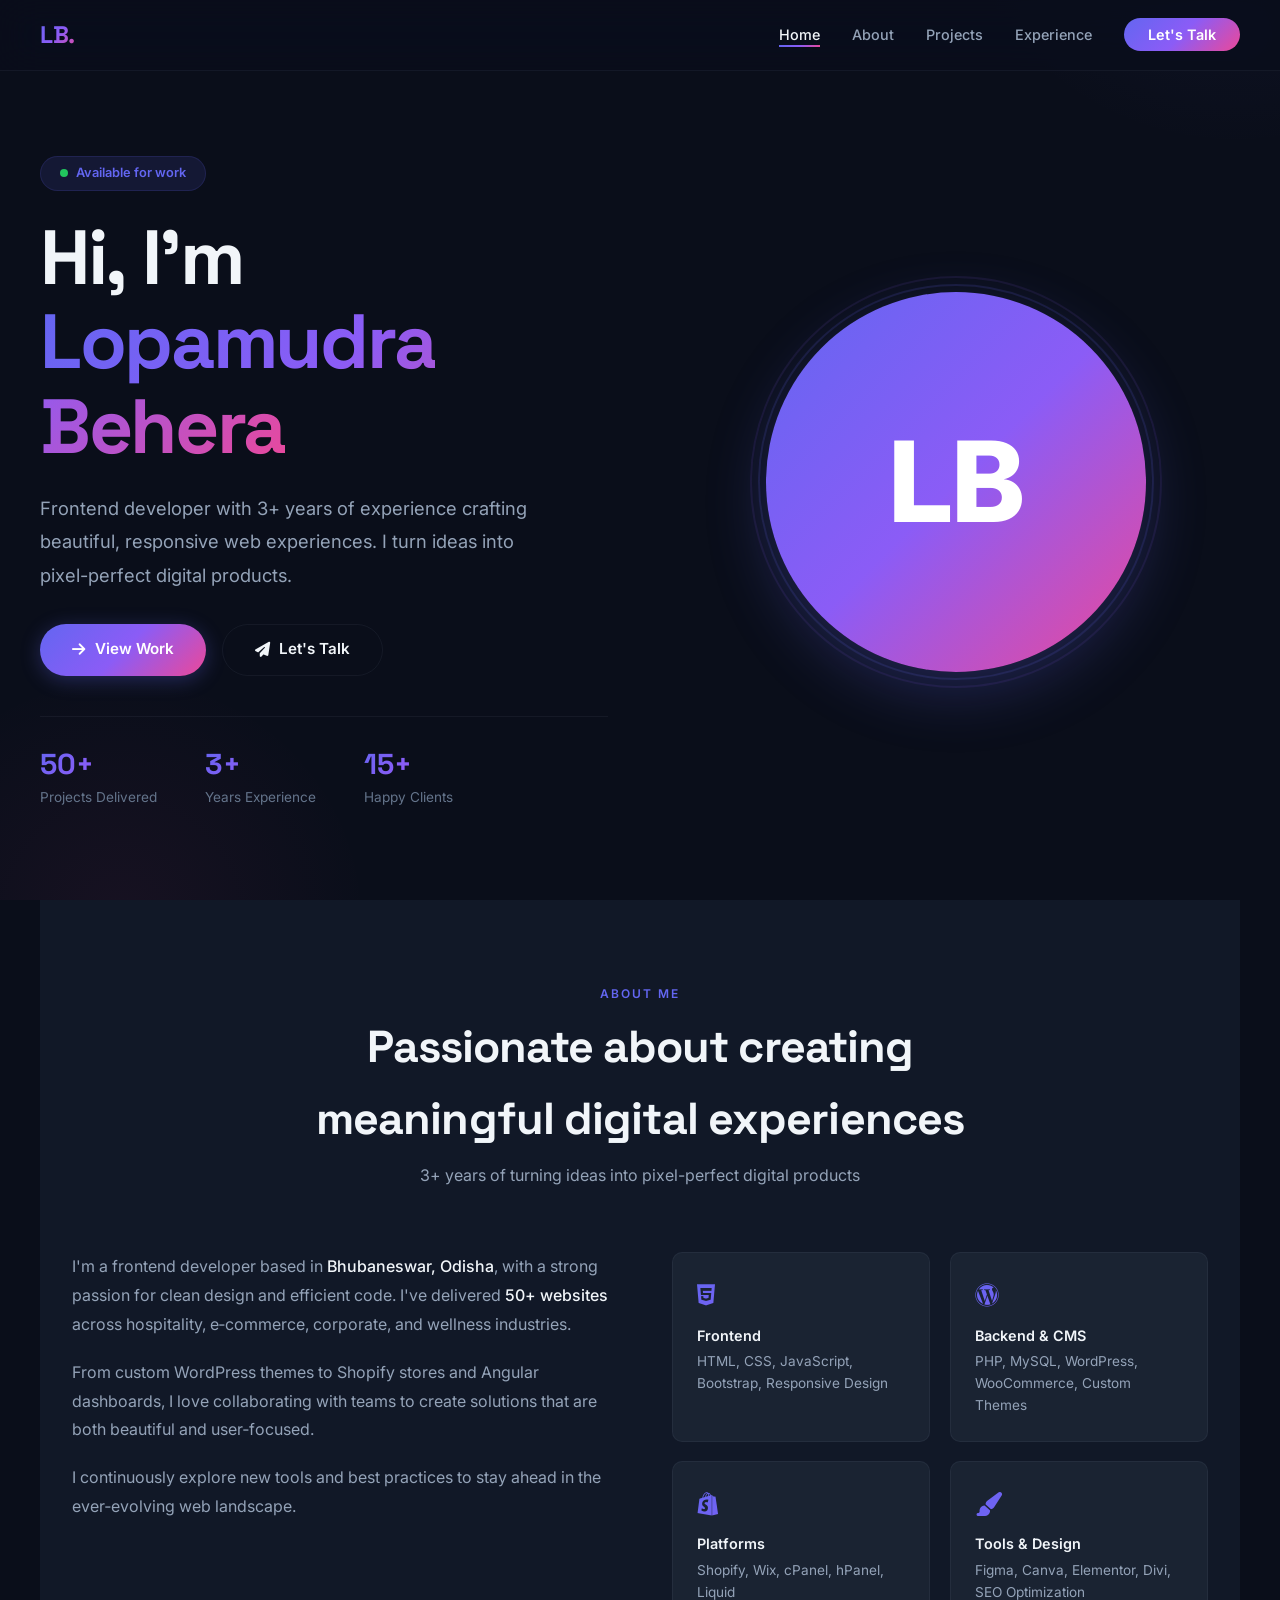
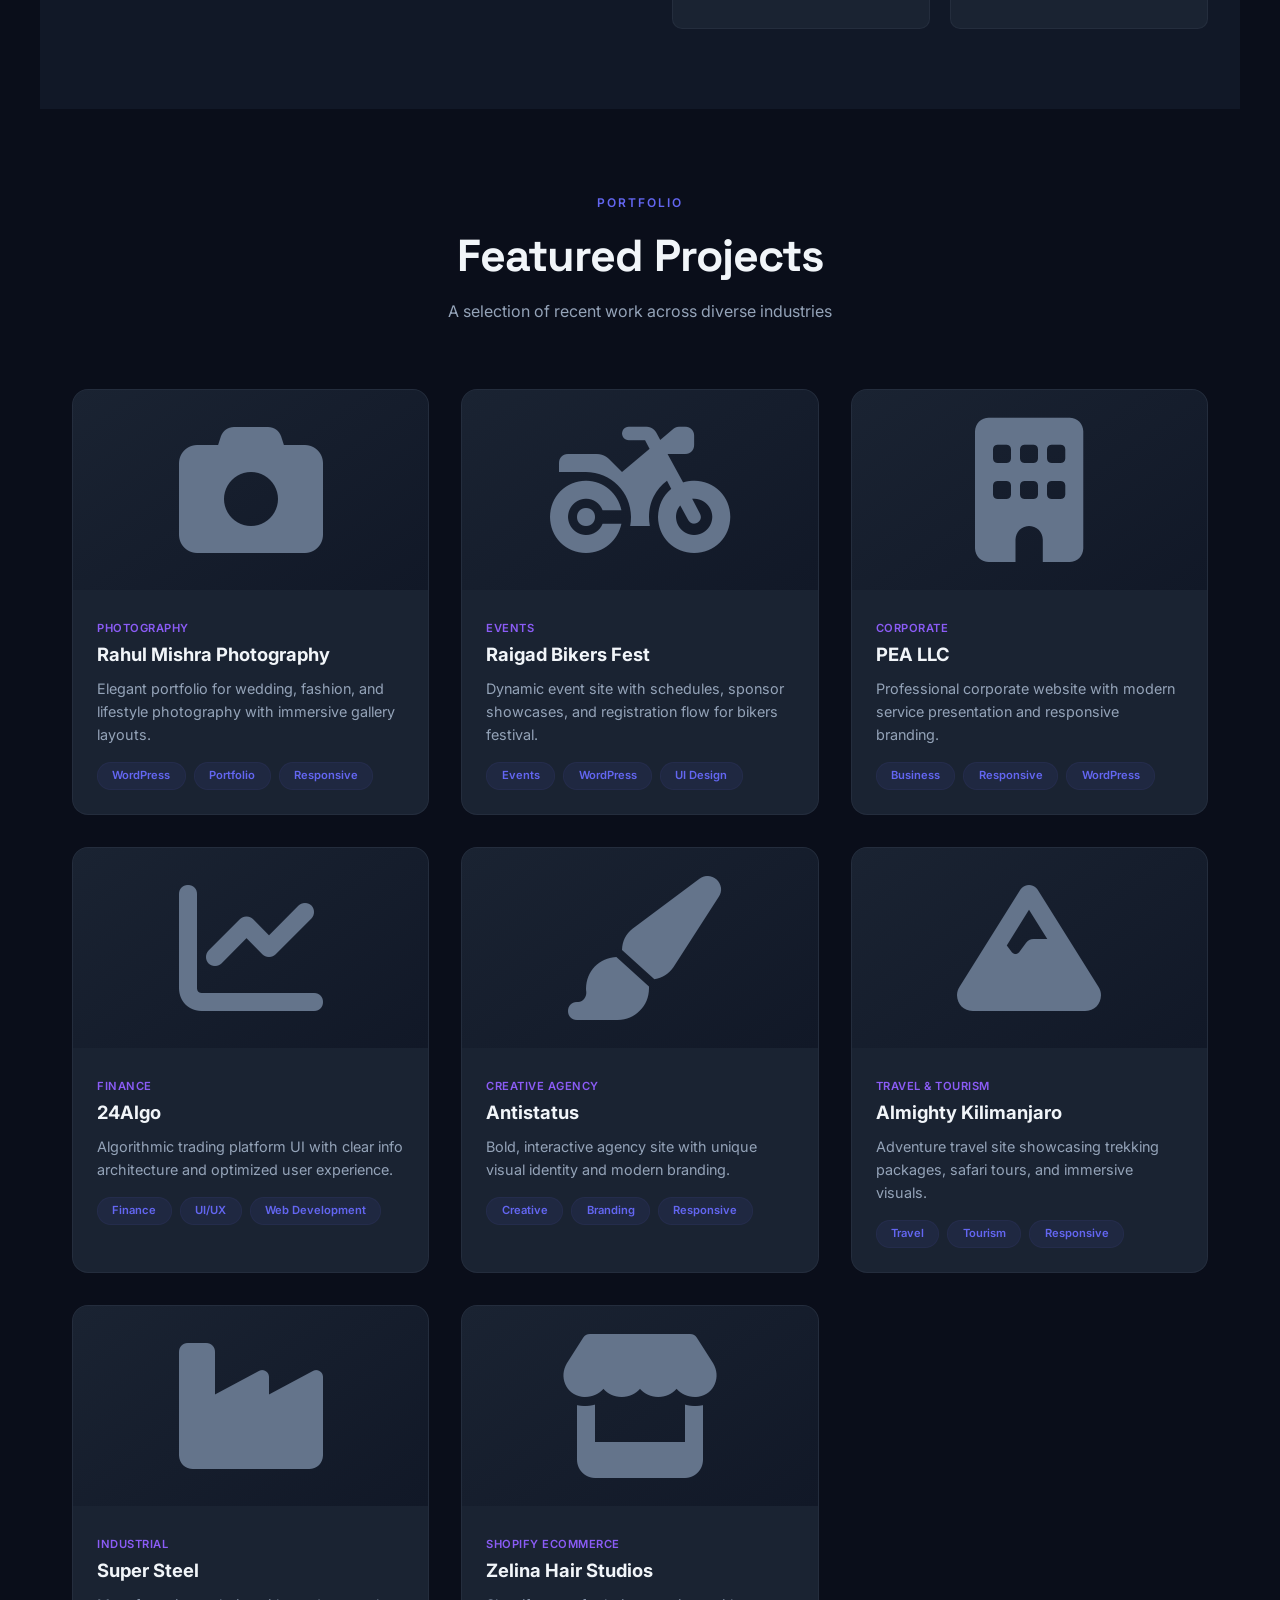
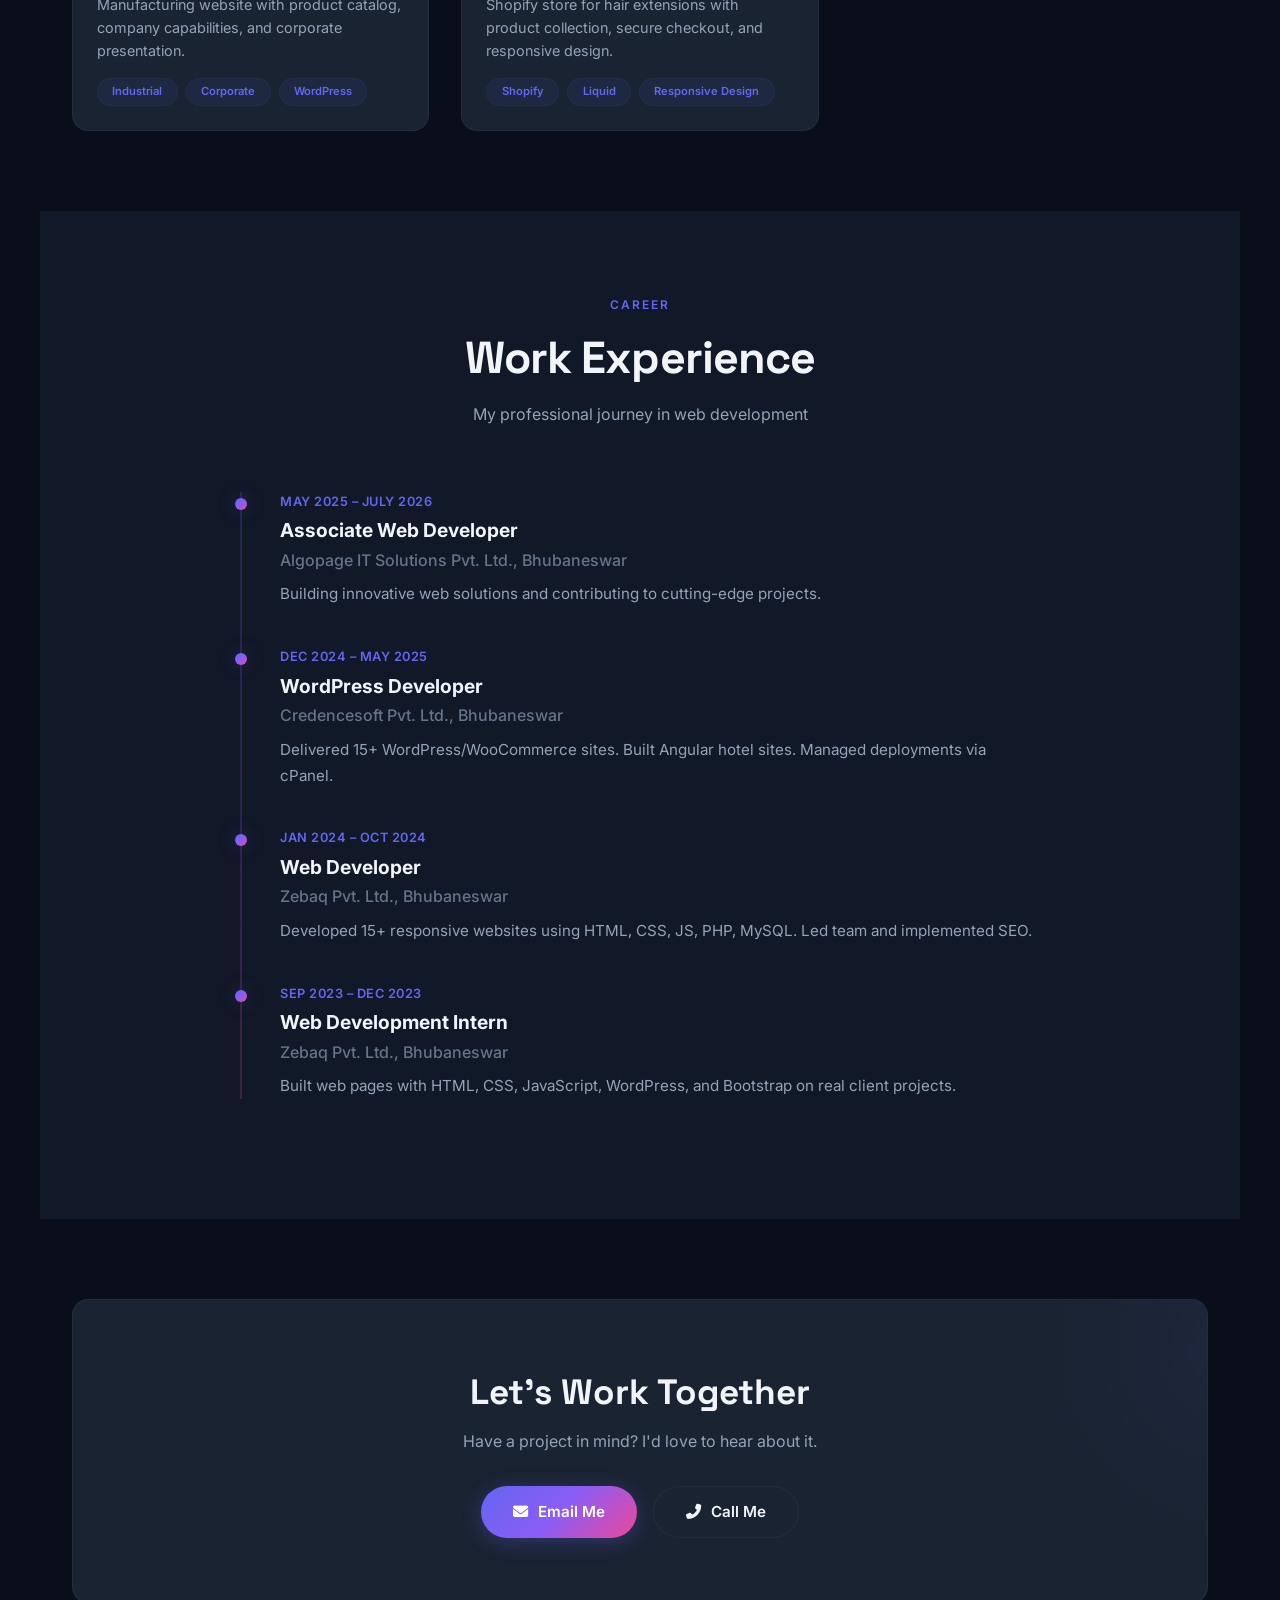
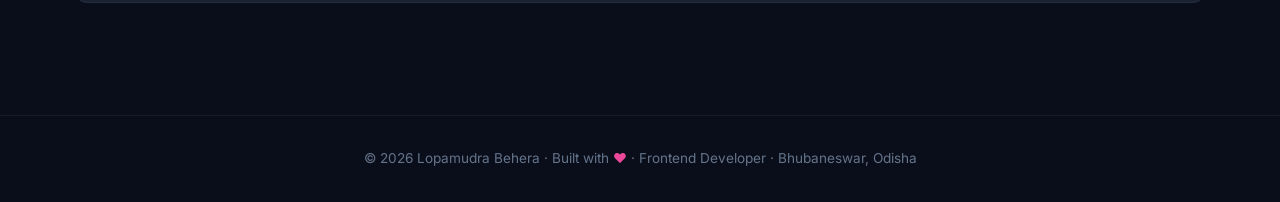
==== commit 67405a99: "Update index.html" ====
--- a/index.html
+++ b/index.html
@@ -975,14 +975,14 @@
                     <div class="ring"></div>
                     <div class="ring"></div>
                 </div>
-                <div class="floating-badge" style="top:10%; right:-10%;">
+                <!-- <div class="floating-badge" style="top:10%; right:-10%;">
                     <i class="fas fa-code" style="color:var(--accent-1);"></i>
                     React · Vue
                 </div>
                 <div class="floating-badge" style="bottom:15%; left:-10%;">
                     <i class="fas fa-palette" style="color:var(--accent-3);"></i>
                     UI/UX Design
-                </div>
+                </div> -->
             </div>
         </div>
     </section>
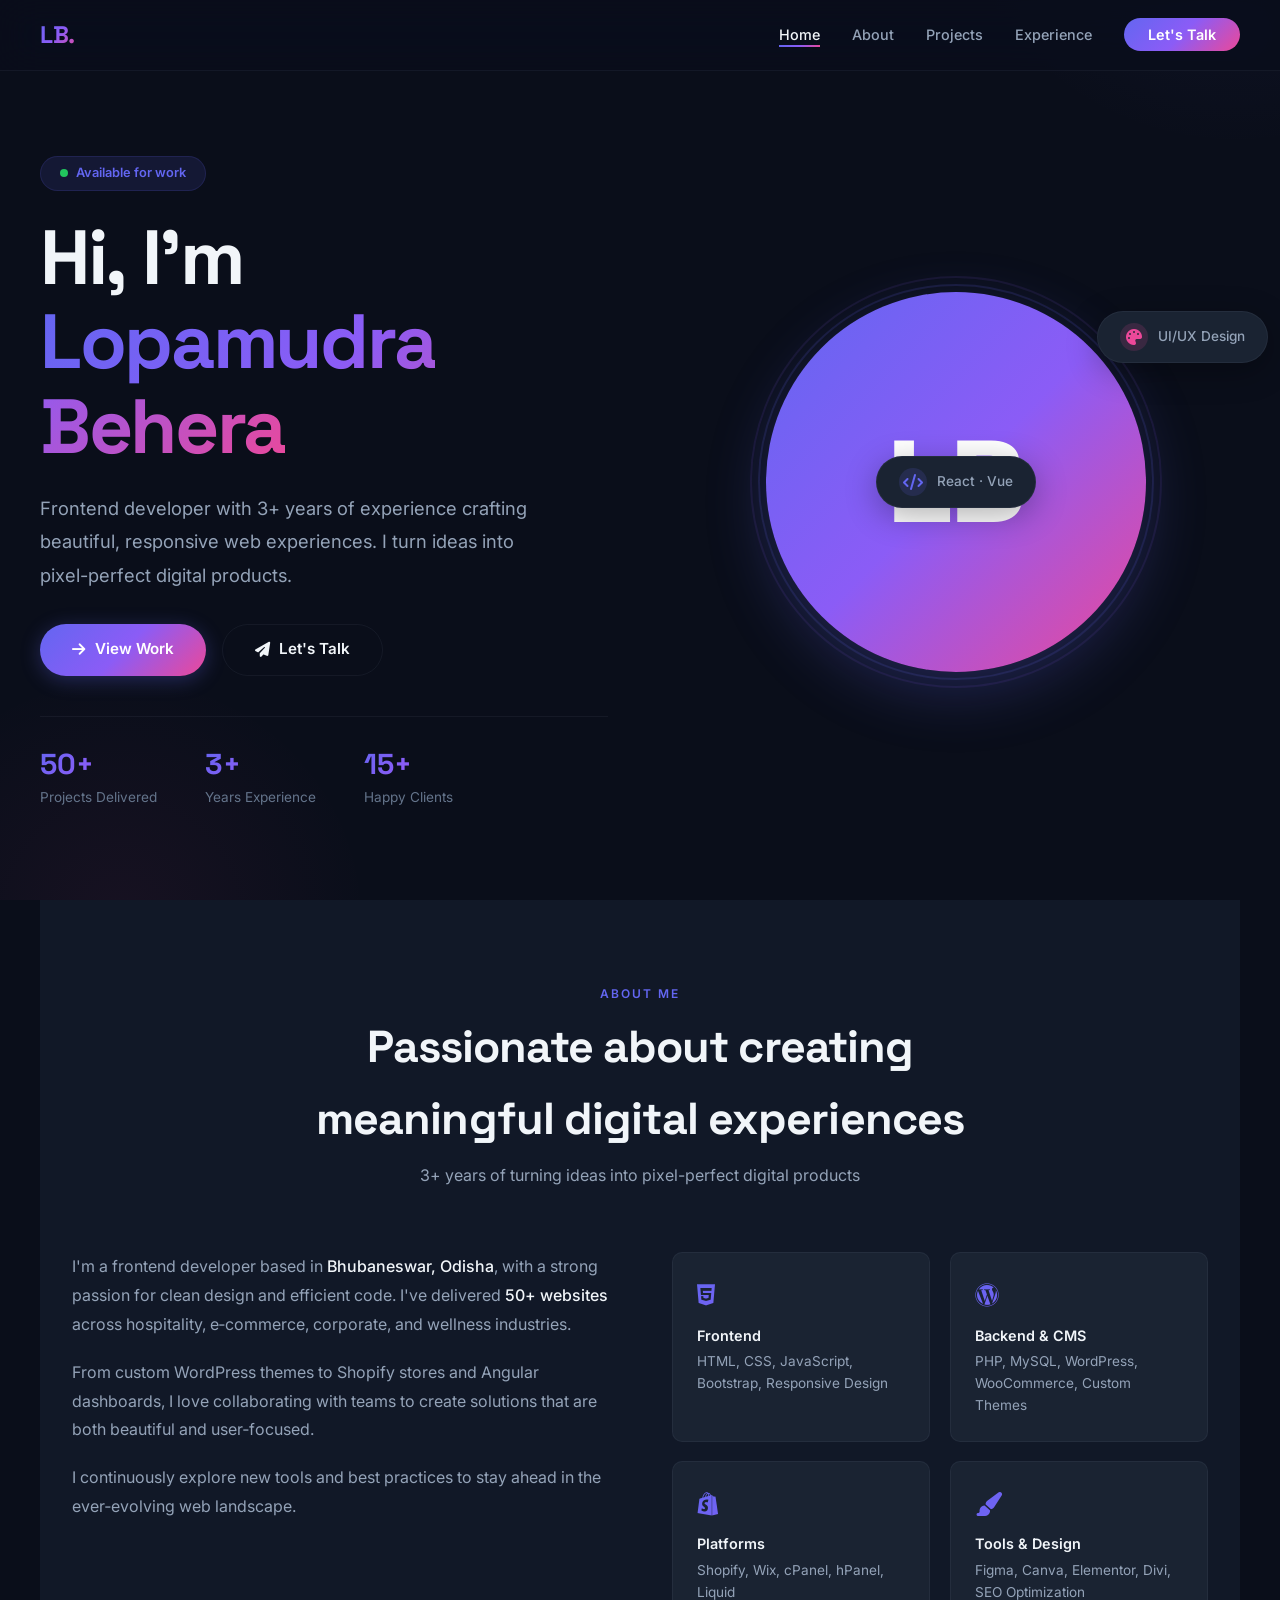
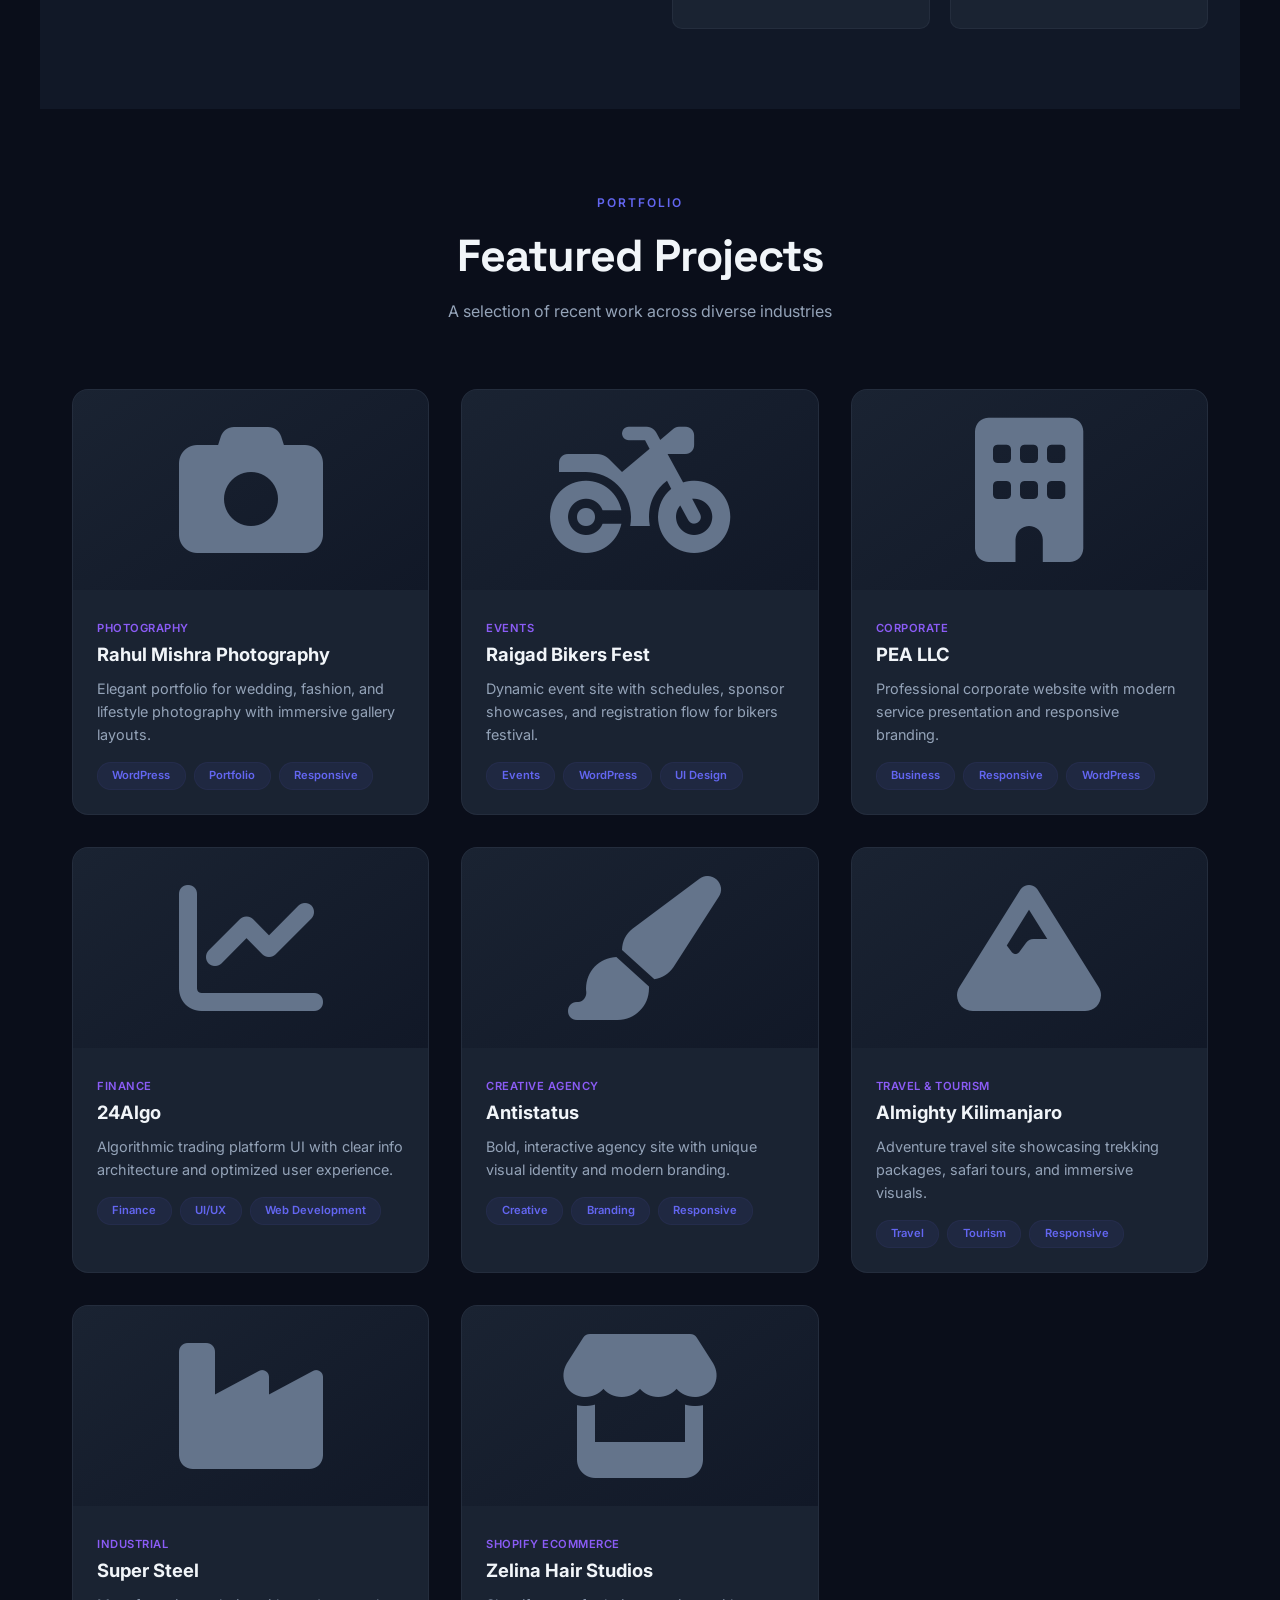
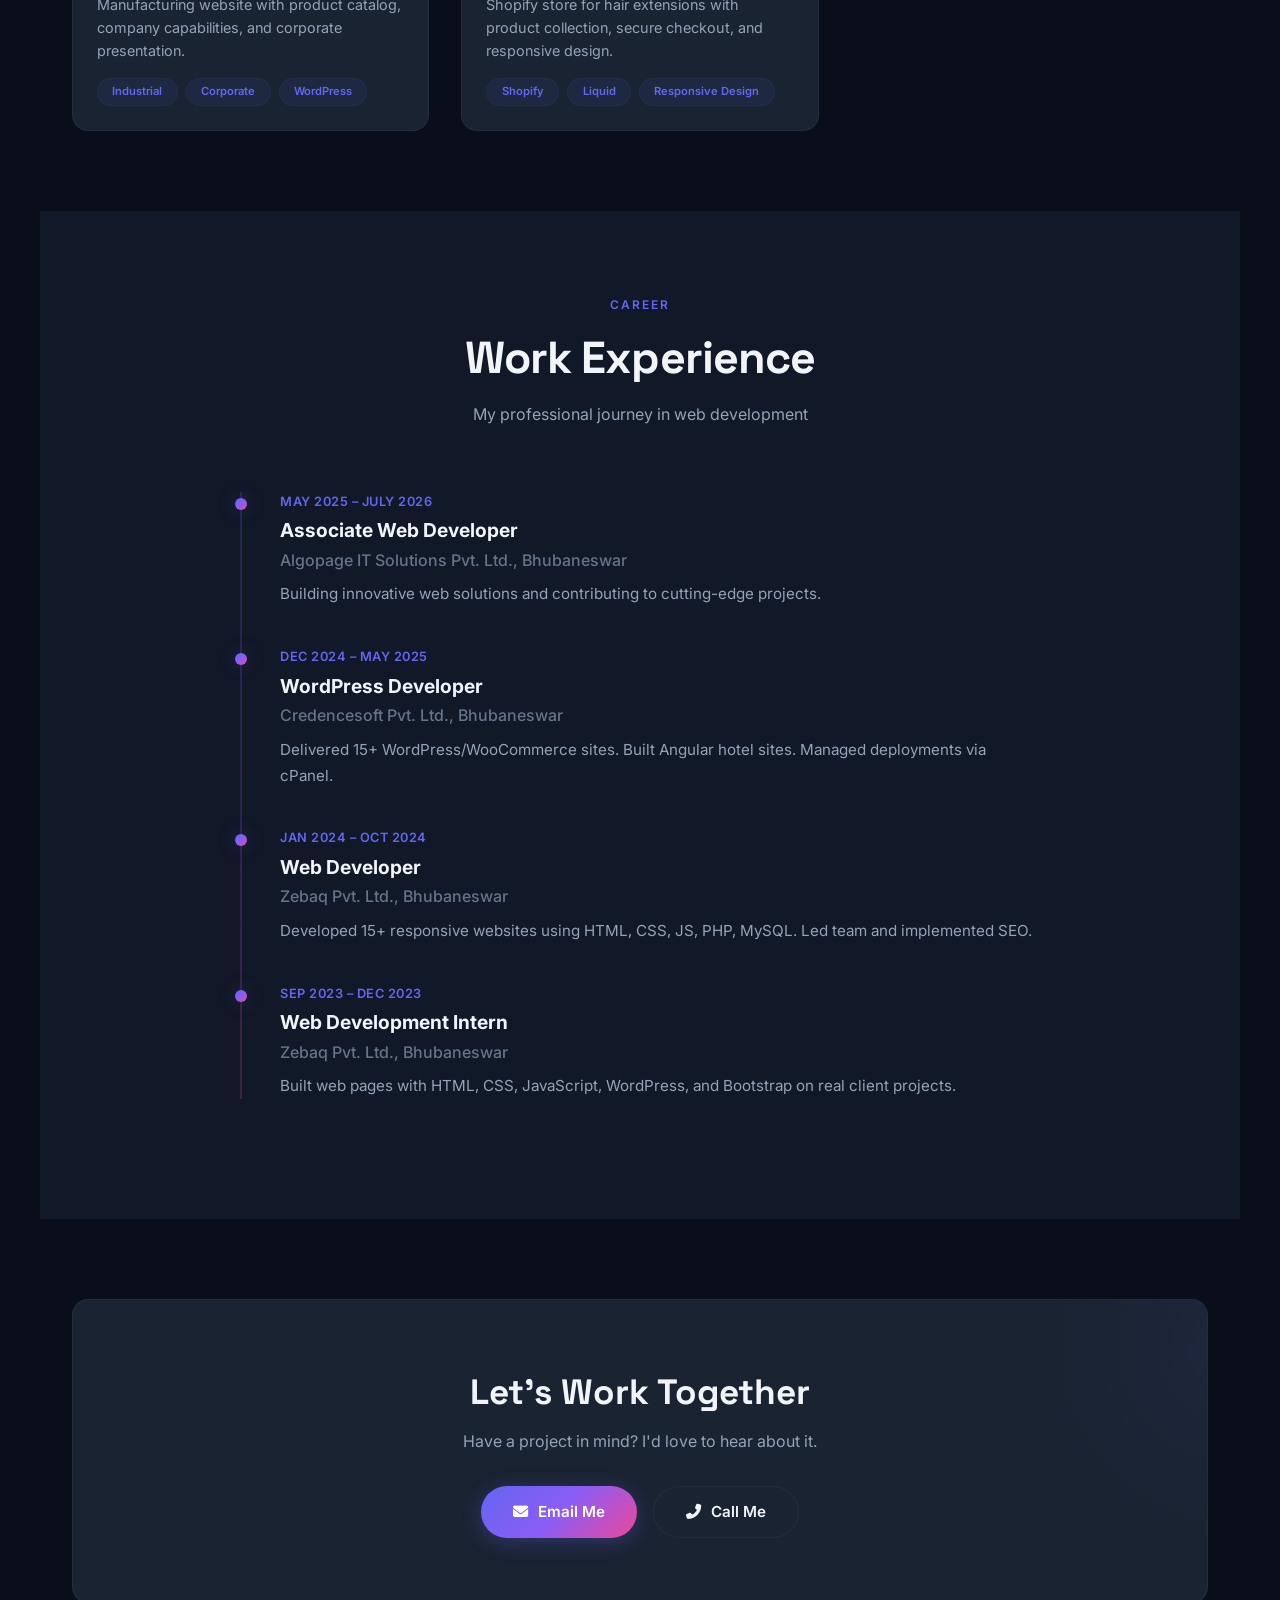
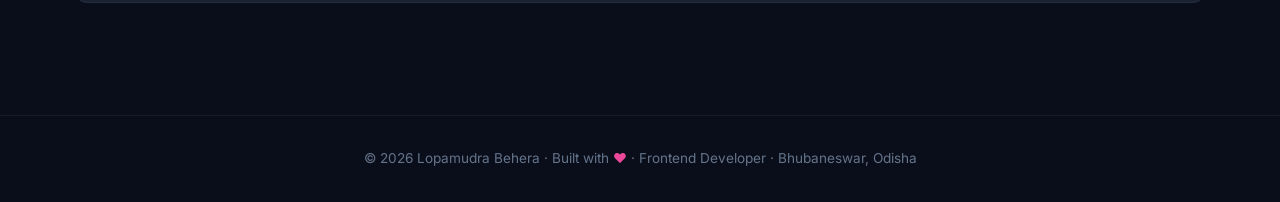
==== commit d6633d19: "Update index.html" ====
--- a/index.html
+++ b/index.html
@@ -438,10 +438,11 @@
             }
         }
 
+        /* ===== FLOATING BADGES - FIXED ===== */
         .floating-badge {
             position: absolute;
             background: var(--bg-card);
-            padding: 0.6rem 1.2rem;
+            padding: 0.7rem 1.4rem;
             border-radius: 50px;
             border: 1px solid var(--border-color);
             font-size: 0.85rem;
@@ -449,20 +450,43 @@
             color: var(--text-secondary);
             display: flex;
             align-items: center;
-            gap: 0.5rem;
+            gap: 0.6rem;
             box-shadow: var(--shadow-card);
             animation: float-badge 4s ease-in-out infinite;
+            backdrop-filter: blur(10px);
+            white-space: nowrap;
+            z-index: 2;
+        }
+
+        .floating-badge i {
+            font-size: 1rem;
+        }
+
+        .floating-badge .badge-icon {
+            display: inline-flex;
+            align-items: center;
+            justify-content: center;
+            width: 28px;
+            height: 28px;
+            border-radius: 50%;
+            background: rgba(99, 102, 241, 0.15);
+            color: var(--accent-1);
+        }
+
+        .floating-badge .badge-icon.pink {
+            background: rgba(236, 72, 153, 0.15);
+            color: var(--accent-3);
         }
 
         .floating-badge:nth-child(3) {
-            top: 10%;
-            right: -10%;
+            top: 5%;
+            right: -5%;
             animation-delay: 0s;
         }
 
         .floating-badge:nth-child(4) {
-            bottom: 15%;
-            left: -10%;
+            bottom: 10%;
+            left: -5%;
             animation-delay: 1.5s;
         }
 
@@ -829,11 +853,8 @@
                 height: 280px;
                 font-size: 5rem;
             }
-            .floating-badge:nth-child(3) {
-                right: 5%;
-            }
-            .floating-badge:nth-child(4) {
-                left: 5%;
+            .floating-badge {
+                display: none !important;
             }
         }
 
@@ -878,7 +899,7 @@
                 gap: 2rem;
             }
             .floating-badge {
-                display: none;
+                display: none !important;
             }
             .contact-section {
                 padding: 2.5rem 1.5rem;
@@ -975,14 +996,14 @@
                     <div class="ring"></div>
                     <div class="ring"></div>
                 </div>
-                <!-- <div class="floating-badge" style="top:10%; right:-10%;">
-                    <i class="fas fa-code" style="color:var(--accent-1);"></i>
+                <div class="floating-badge">
+                    <span class="badge-icon"><i class="fas fa-code"></i></span>
                     React · Vue
                 </div>
-                <div class="floating-badge" style="bottom:15%; left:-10%;">
-                    <i class="fas fa-palette" style="color:var(--accent-3);"></i>
+                <div class="floating-badge">
+                    <span class="badge-icon pink"><i class="fas fa-palette"></i></span>
                     UI/UX Design
-                </div> -->
+                </div>
             </div>
         </div>
     </section>
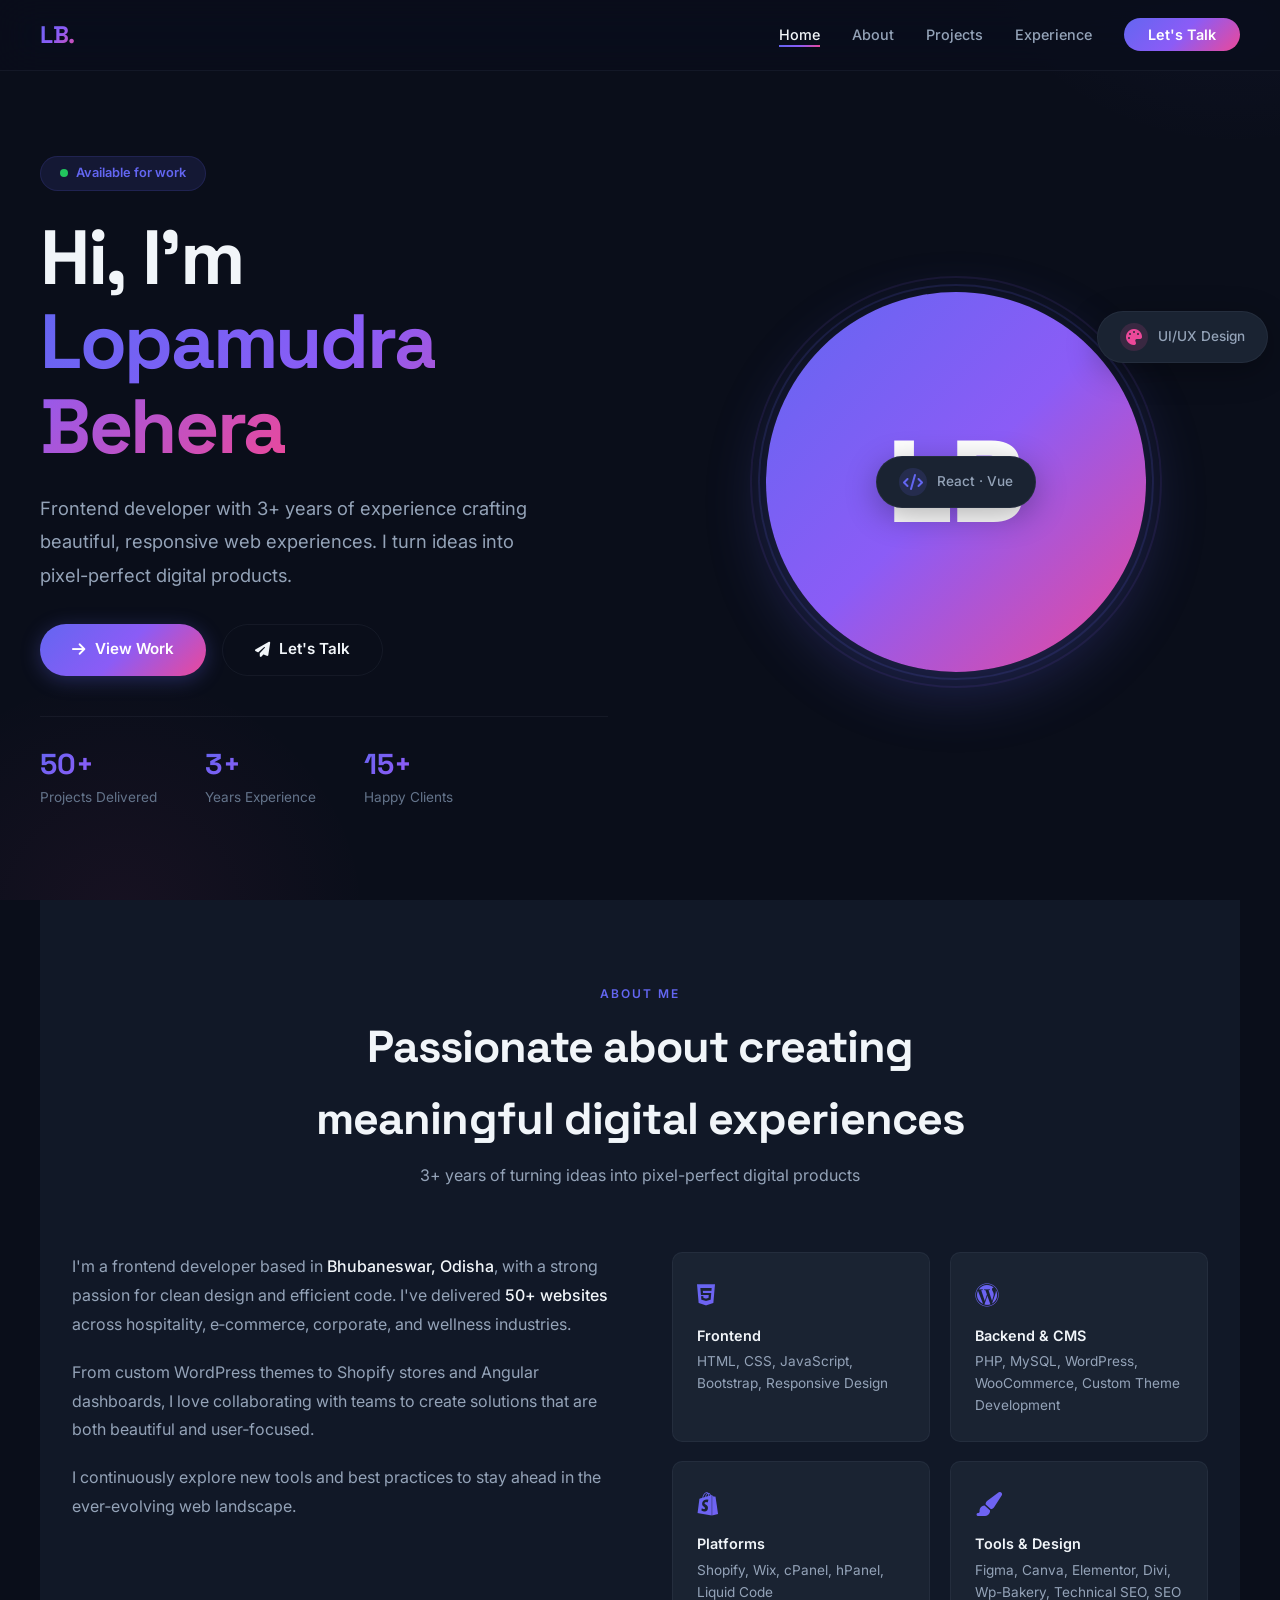
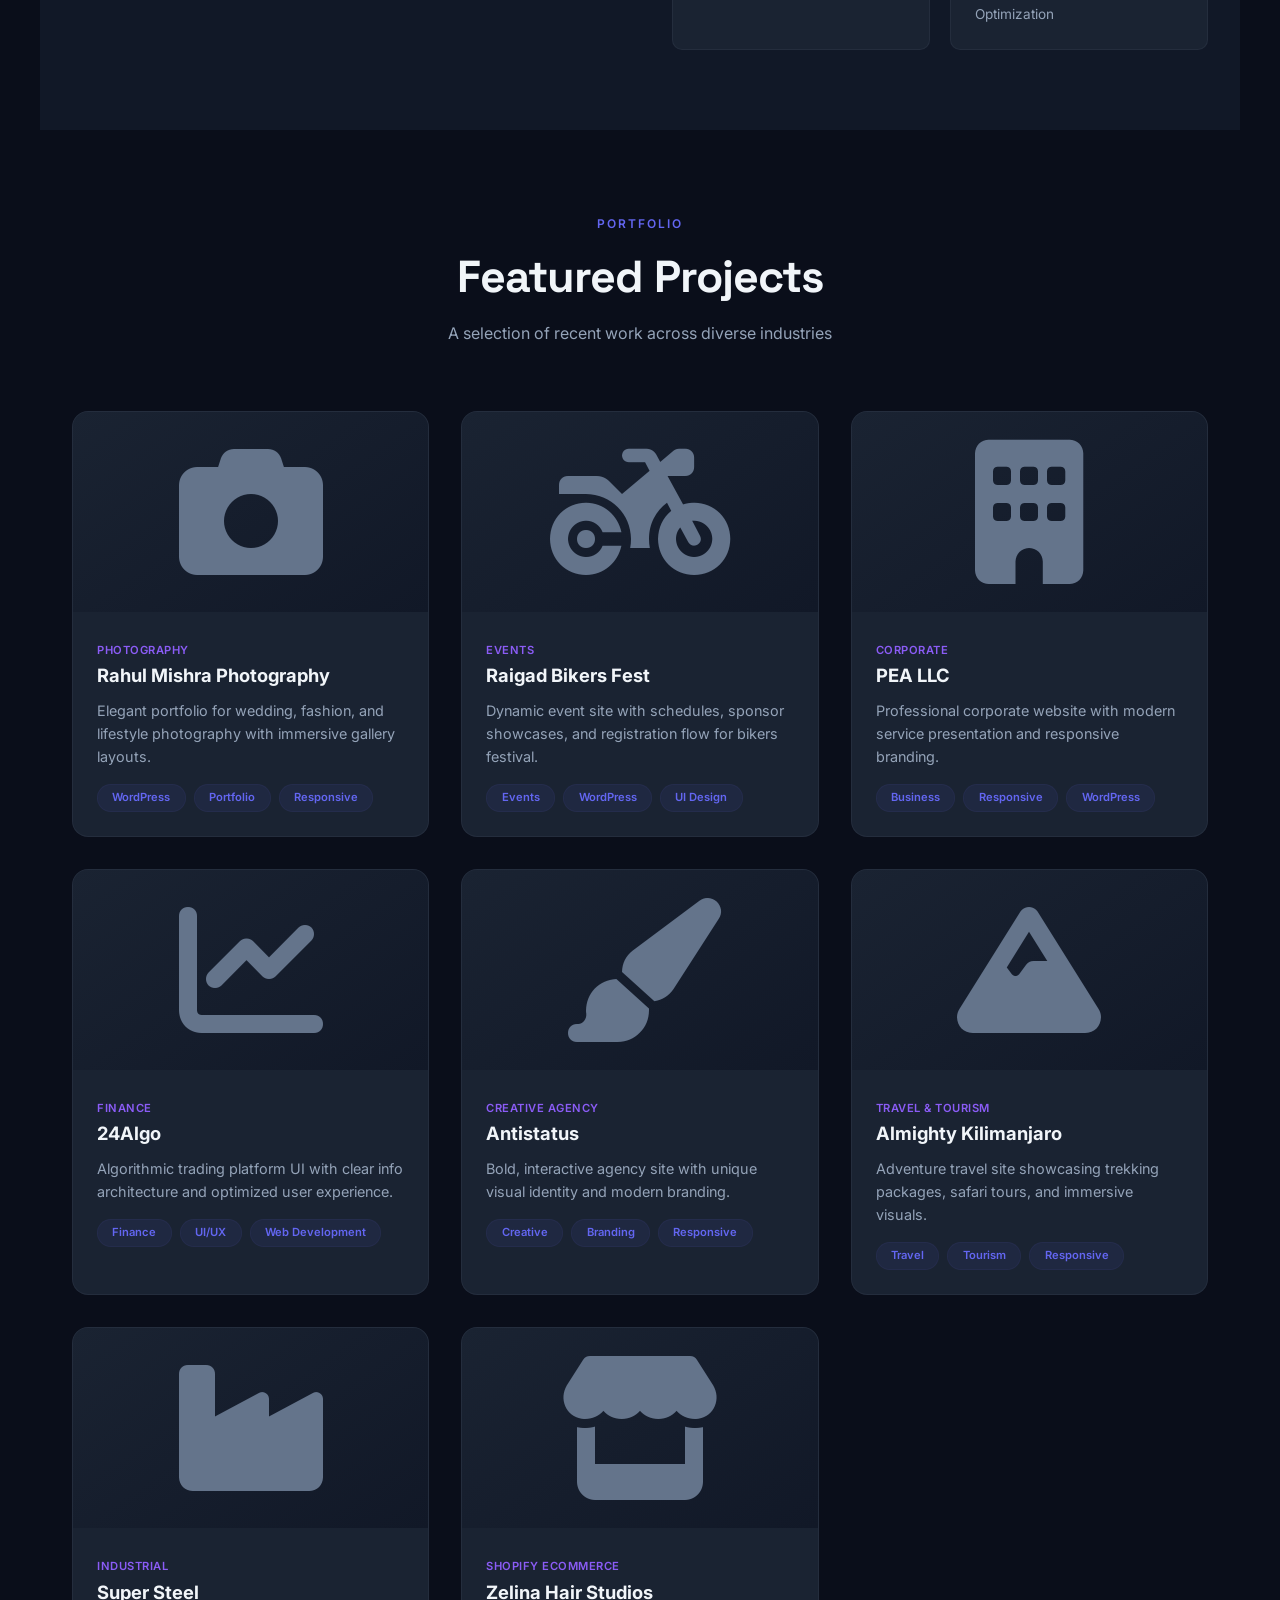
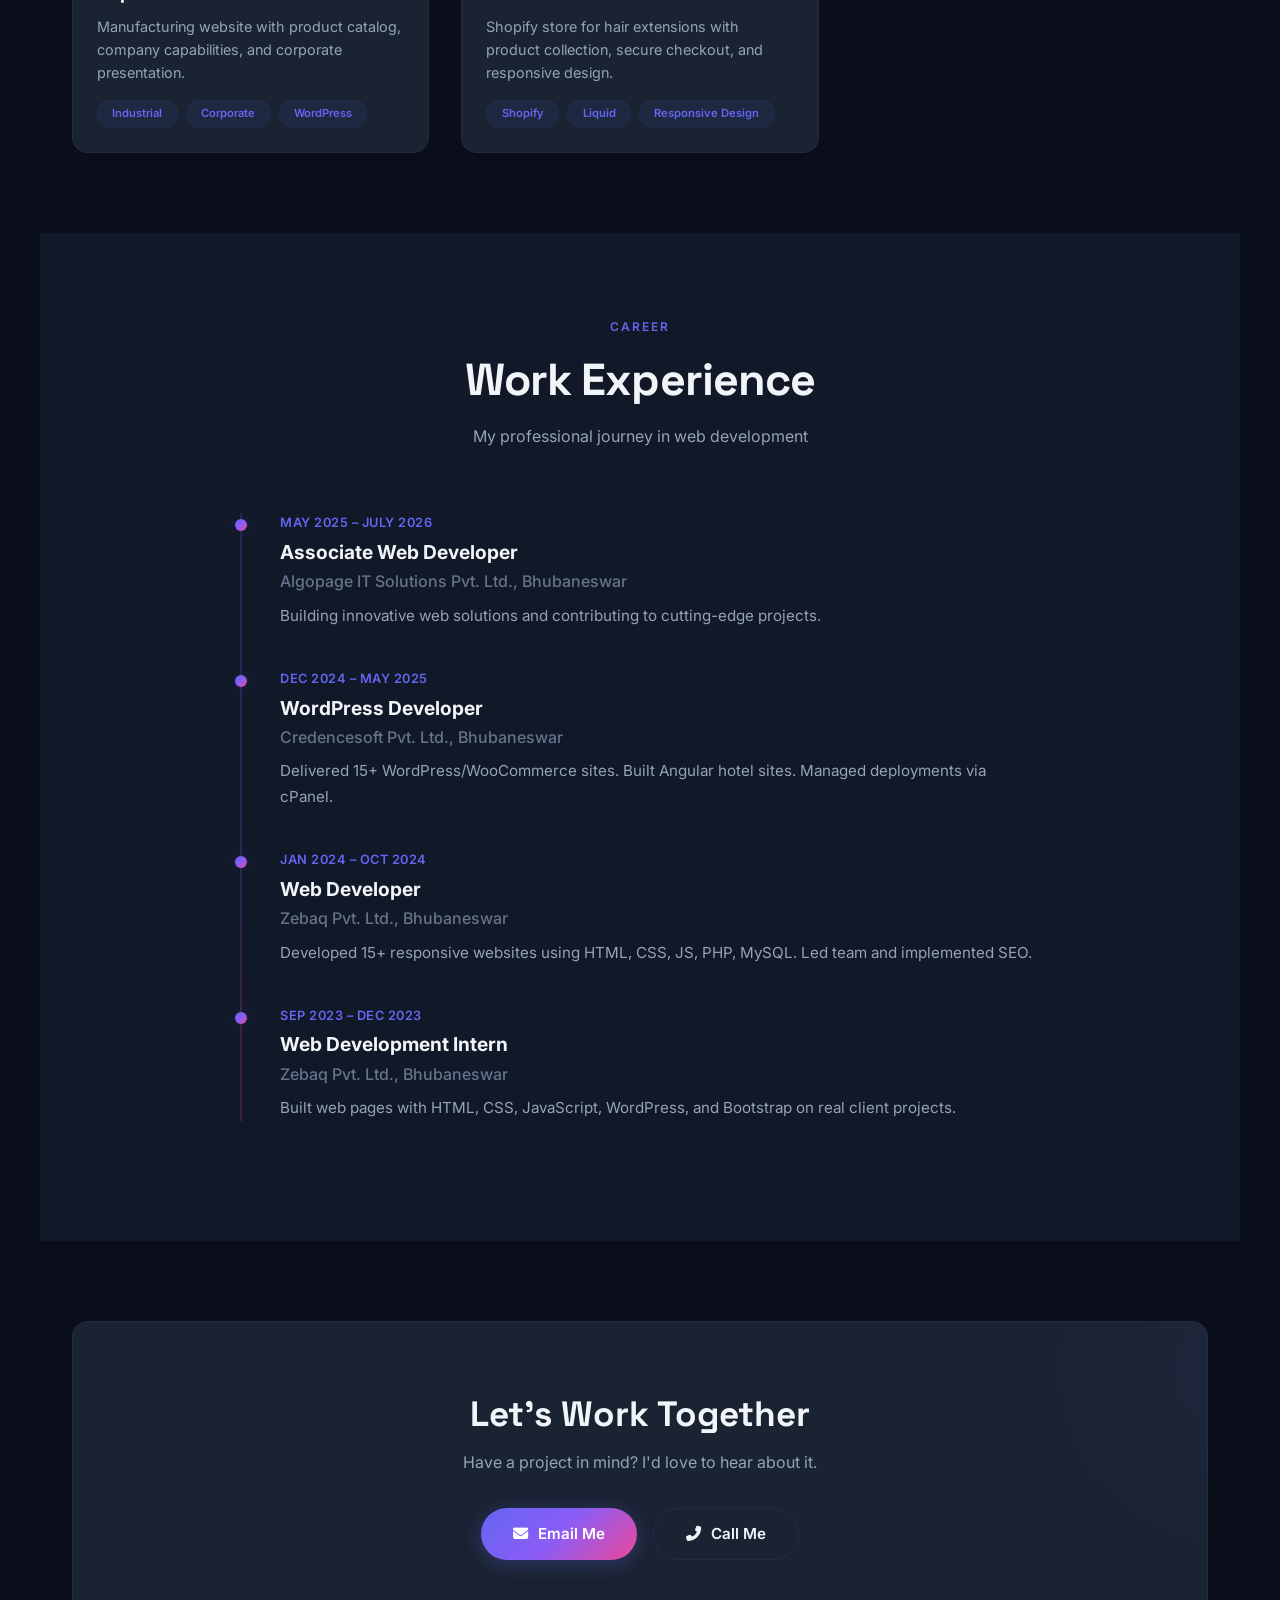
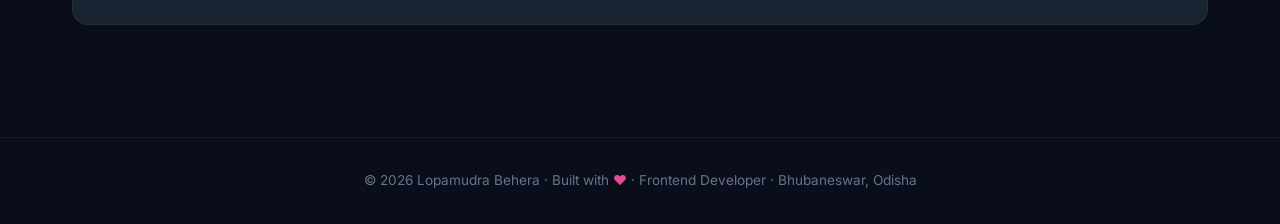
==== commit d0c341d1: "Update index.html" ====
--- a/index.html
+++ b/index.html
@@ -1042,17 +1042,17 @@
                 <div class="skill-card">
                     <div class="icon"><i class="fab fa-wordpress"></i></div>
                     <h4>Backend & CMS</h4>
-                    <p>PHP, MySQL, WordPress, WooCommerce, Custom Themes</p>
+                    <p>PHP, MySQL, WordPress, WooCommerce, Custom Theme Development</p>
                 </div>
                 <div class="skill-card">
                     <div class="icon"><i class="fab fa-shopify"></i></div>
                     <h4>Platforms</h4>
-                    <p>Shopify, Wix, cPanel, hPanel, Liquid</p>
+                    <p>Shopify, Wix, cPanel, hPanel, Liquid Code</p>
                 </div>
                 <div class="skill-card">
                     <div class="icon"><i class="fas fa-paint-brush"></i></div>
                     <h4>Tools & Design</h4>
-                    <p>Figma, Canva, Elementor, Divi, SEO Optimization</p>
+                    <p>Figma, Canva, Elementor, Divi, Wp-Bakery, Technical SEO, SEO Optimization</p>
                 </div>
             </div>
         </div>
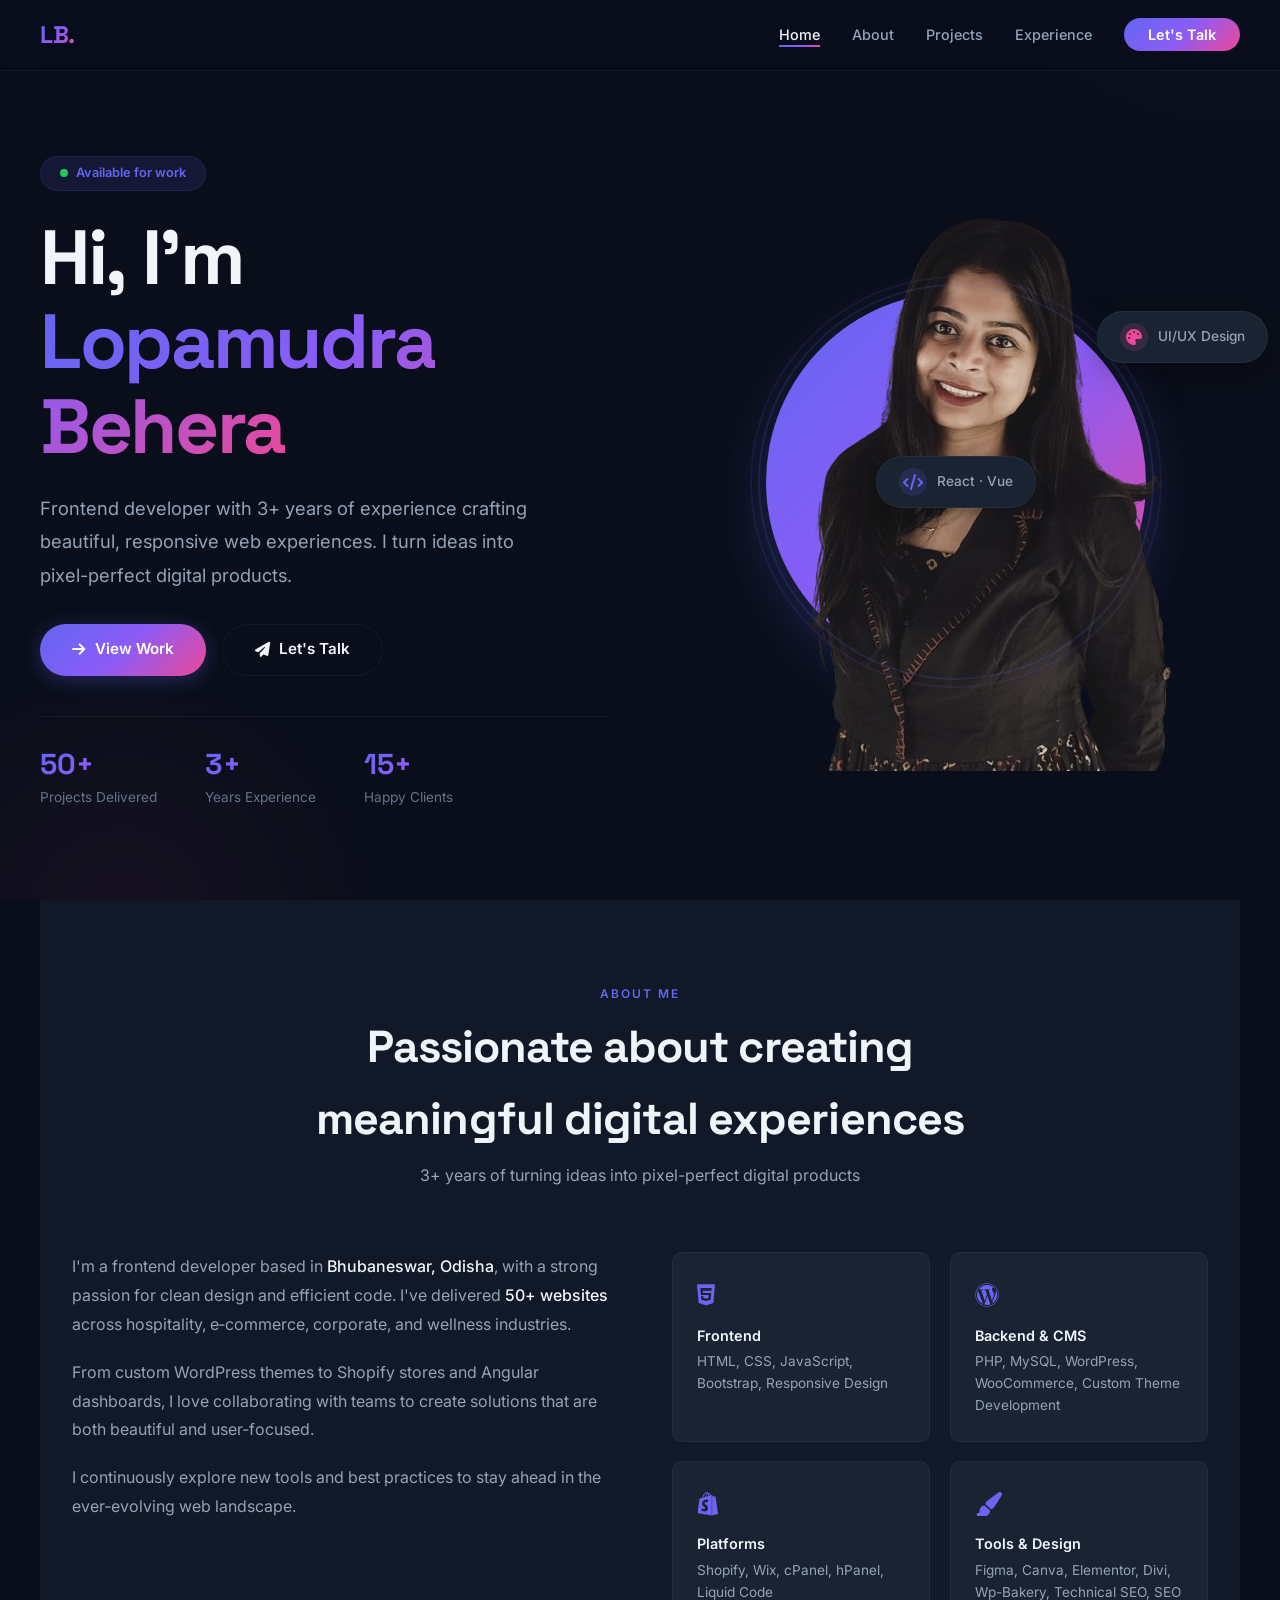
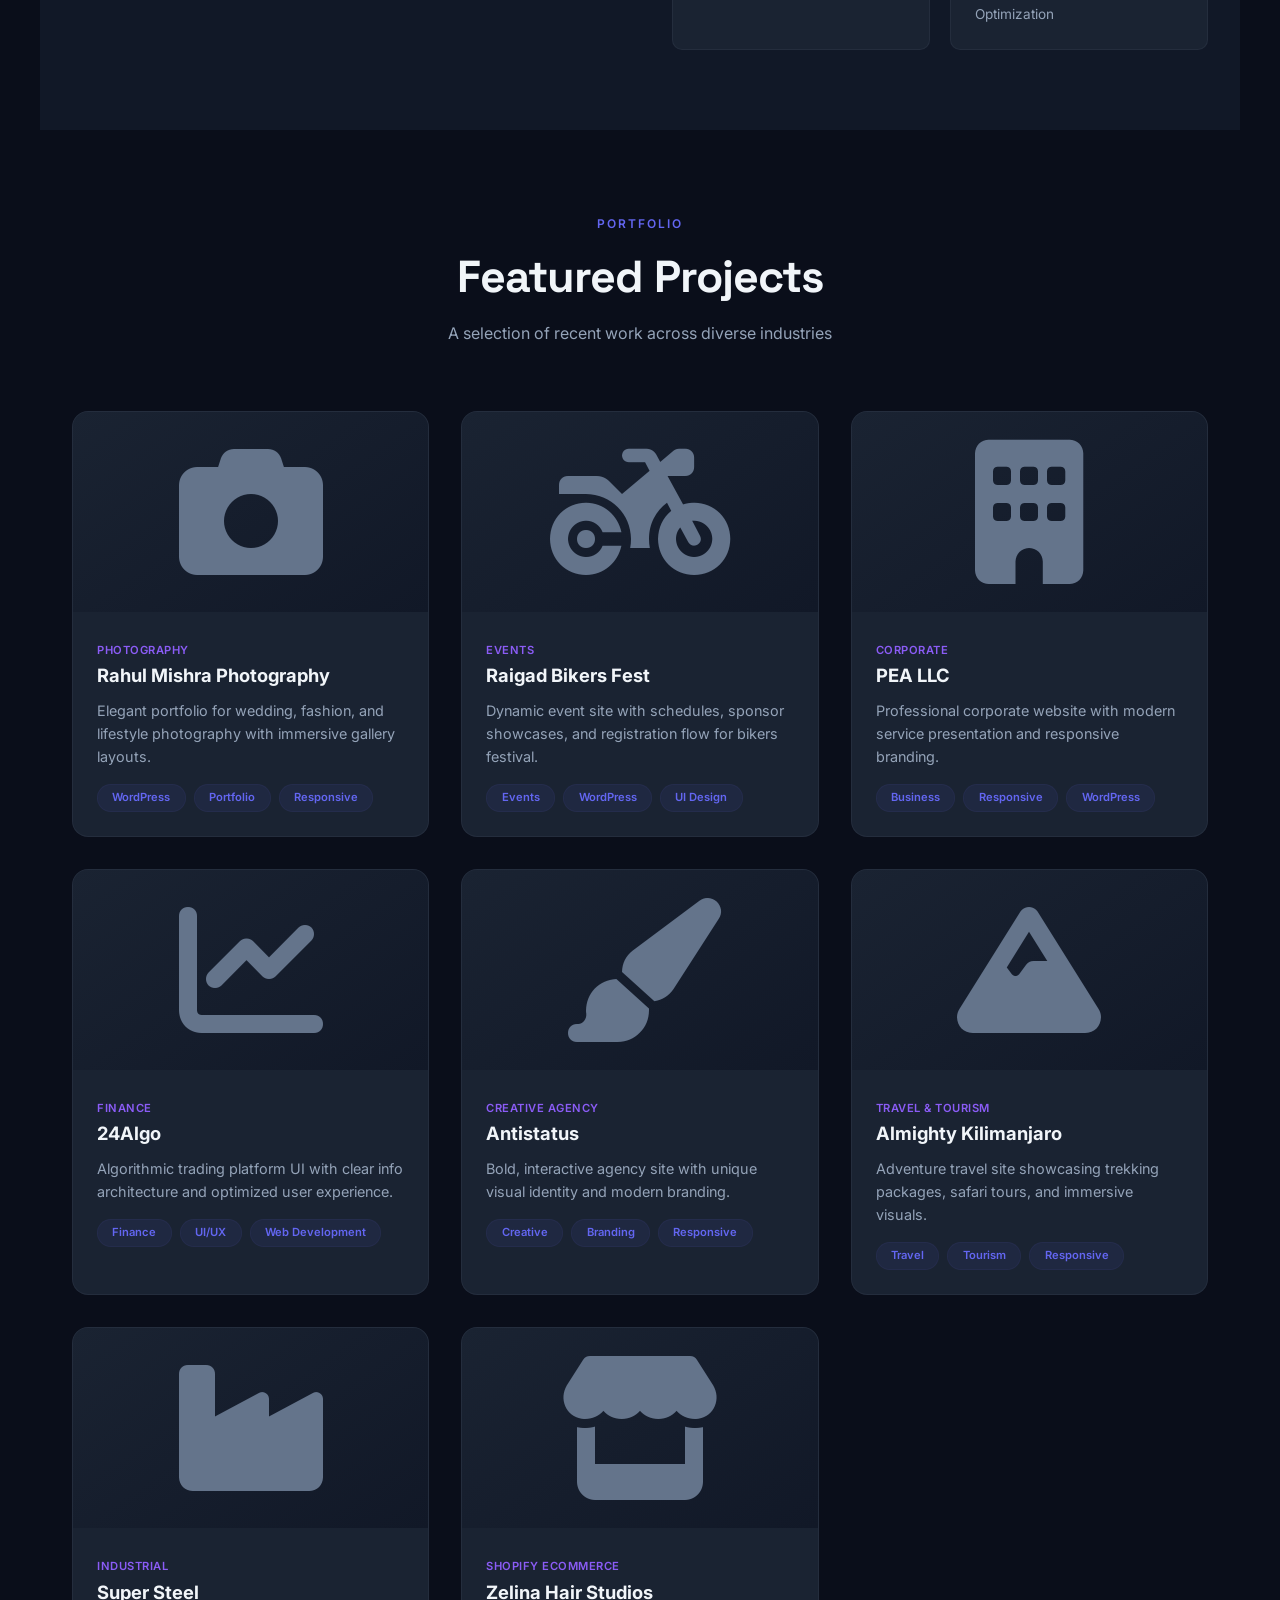
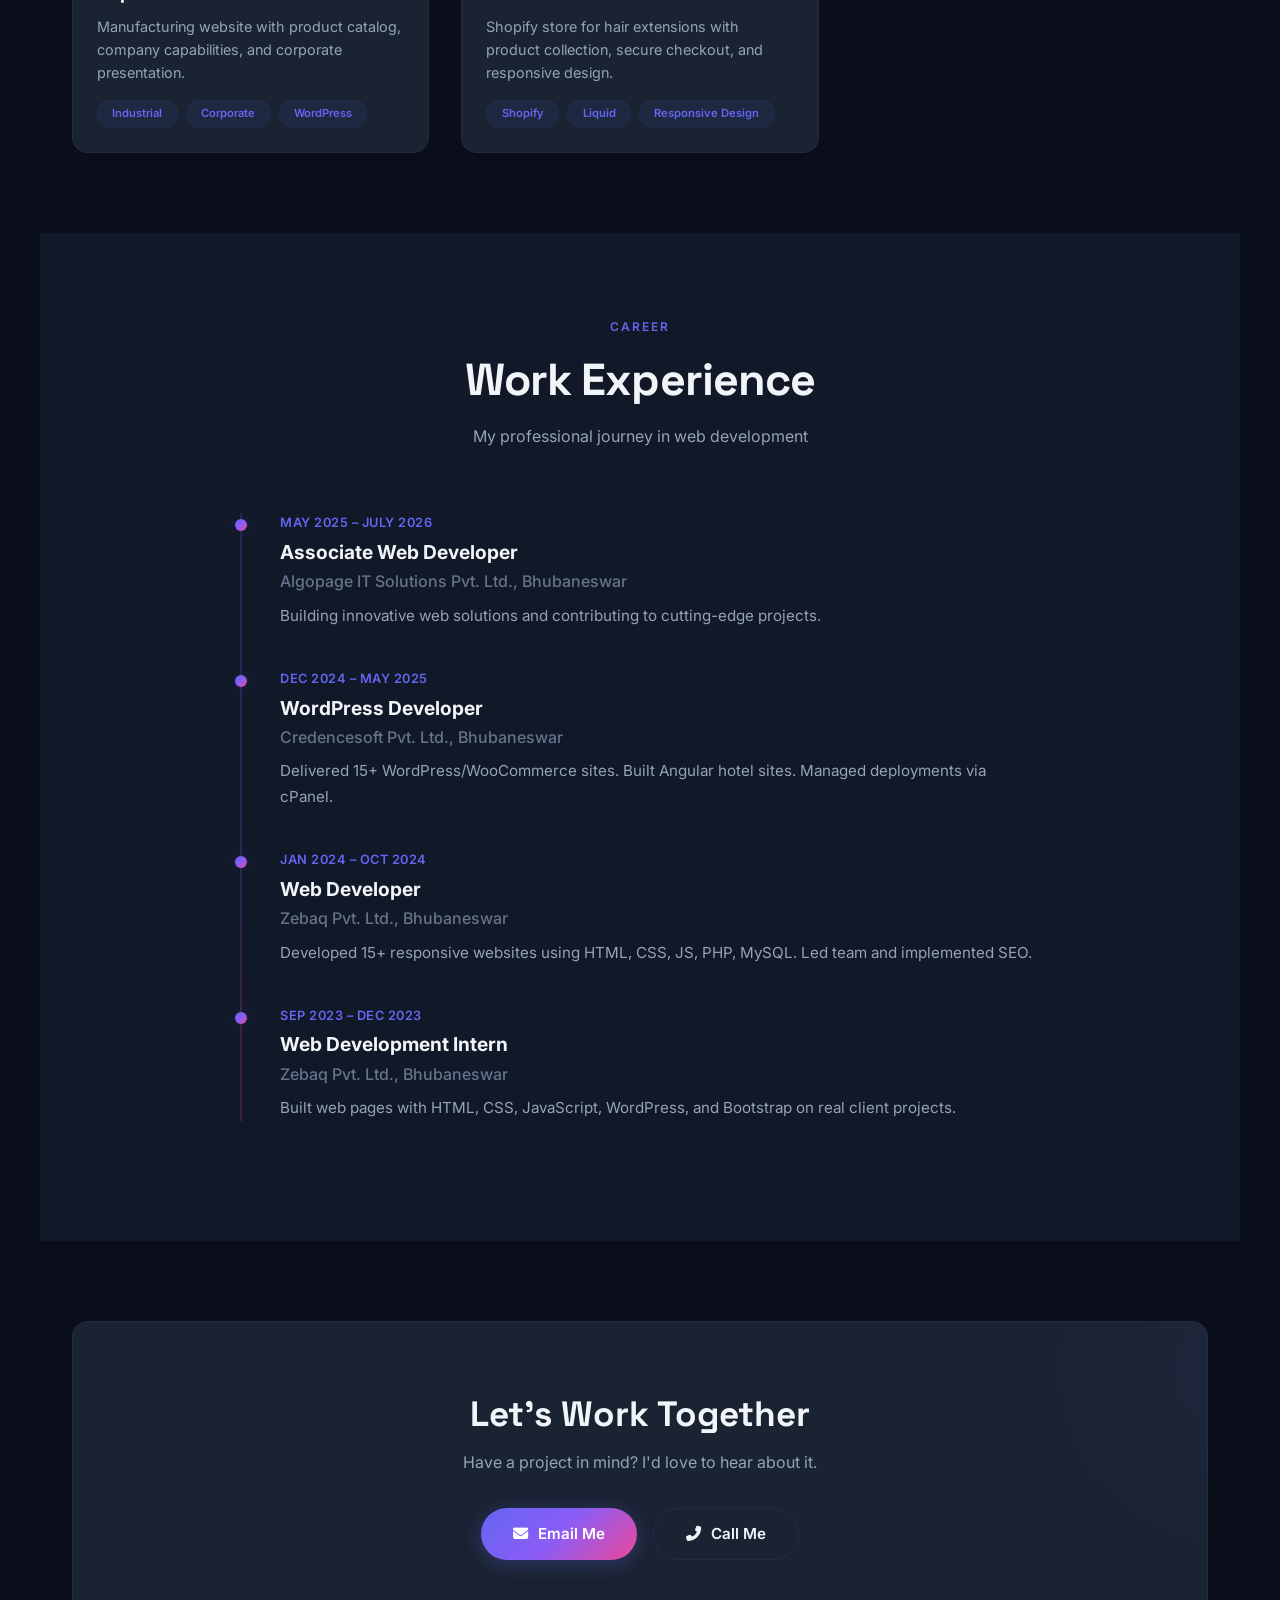
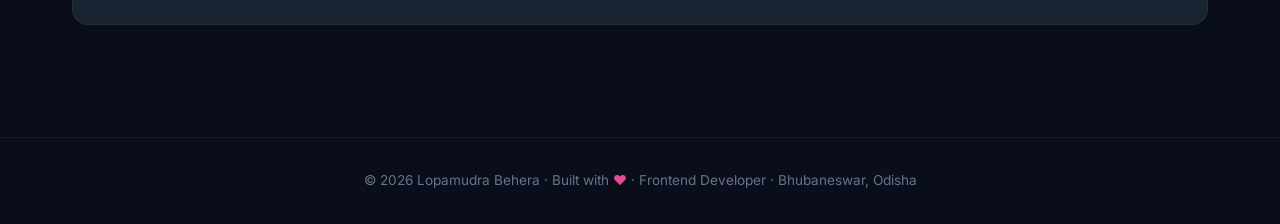
==== commit 900b62da: "Update index.html" ====
--- a/index.html
+++ b/index.html
@@ -992,7 +992,7 @@
             </div>
             <div class="hero-visual" data-aos="fade-left" data-aos-duration="800">
                 <div class="hero-avatar">
-                    LB
+                    <img src="/assets/img/profile-img.png">
                     <div class="ring"></div>
                     <div class="ring"></div>
                 </div>
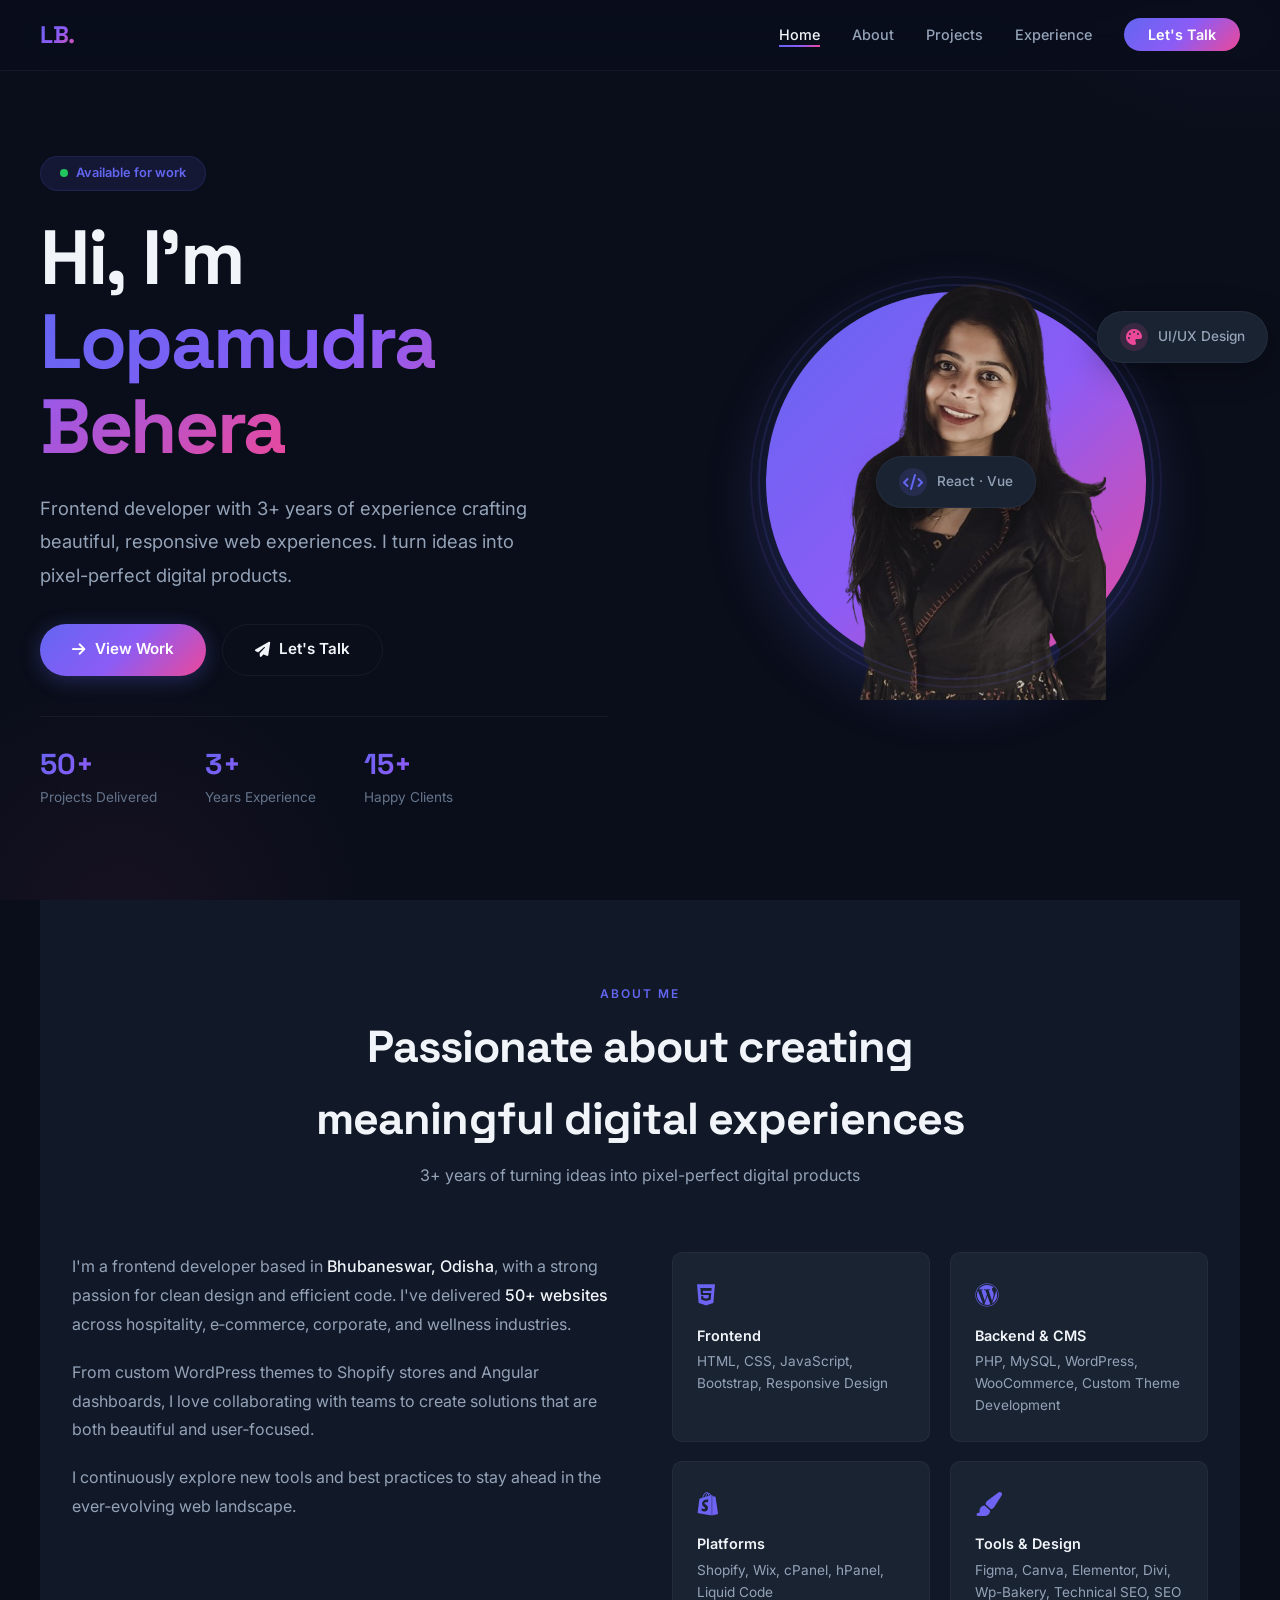
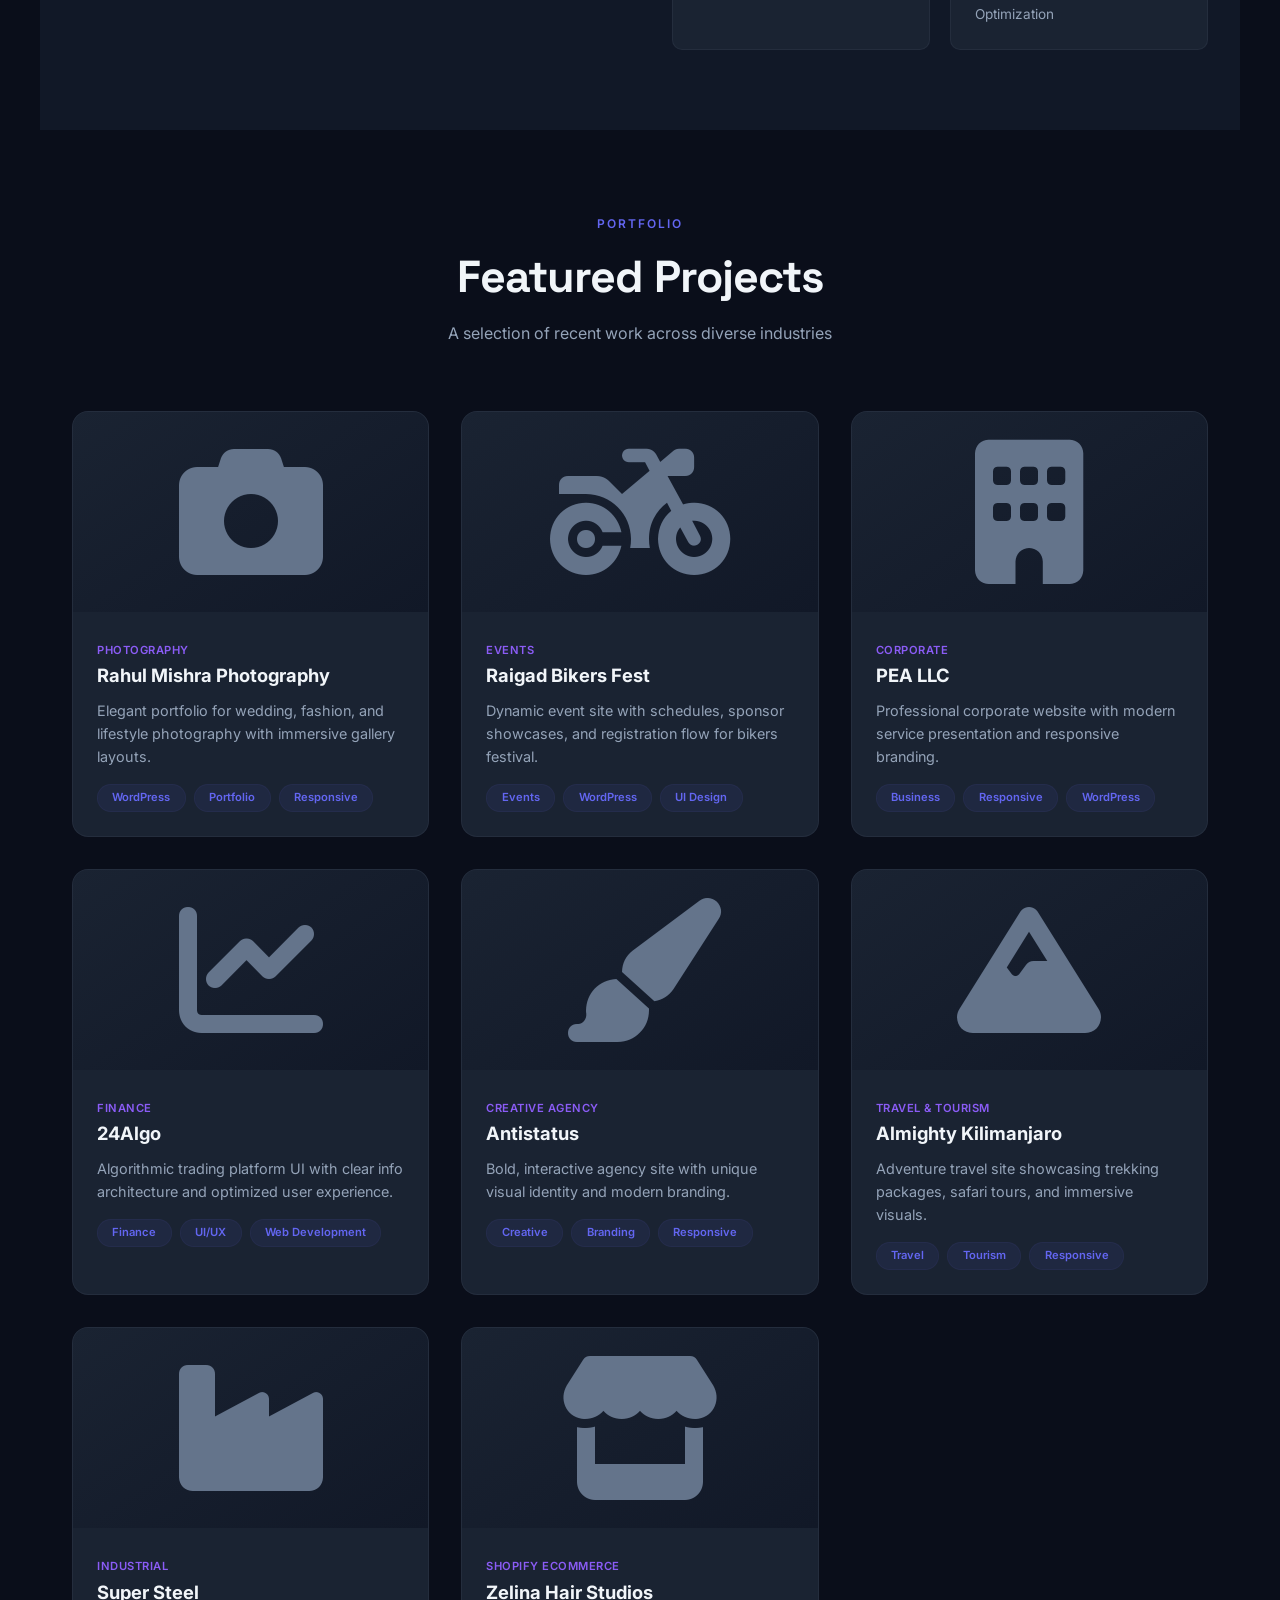
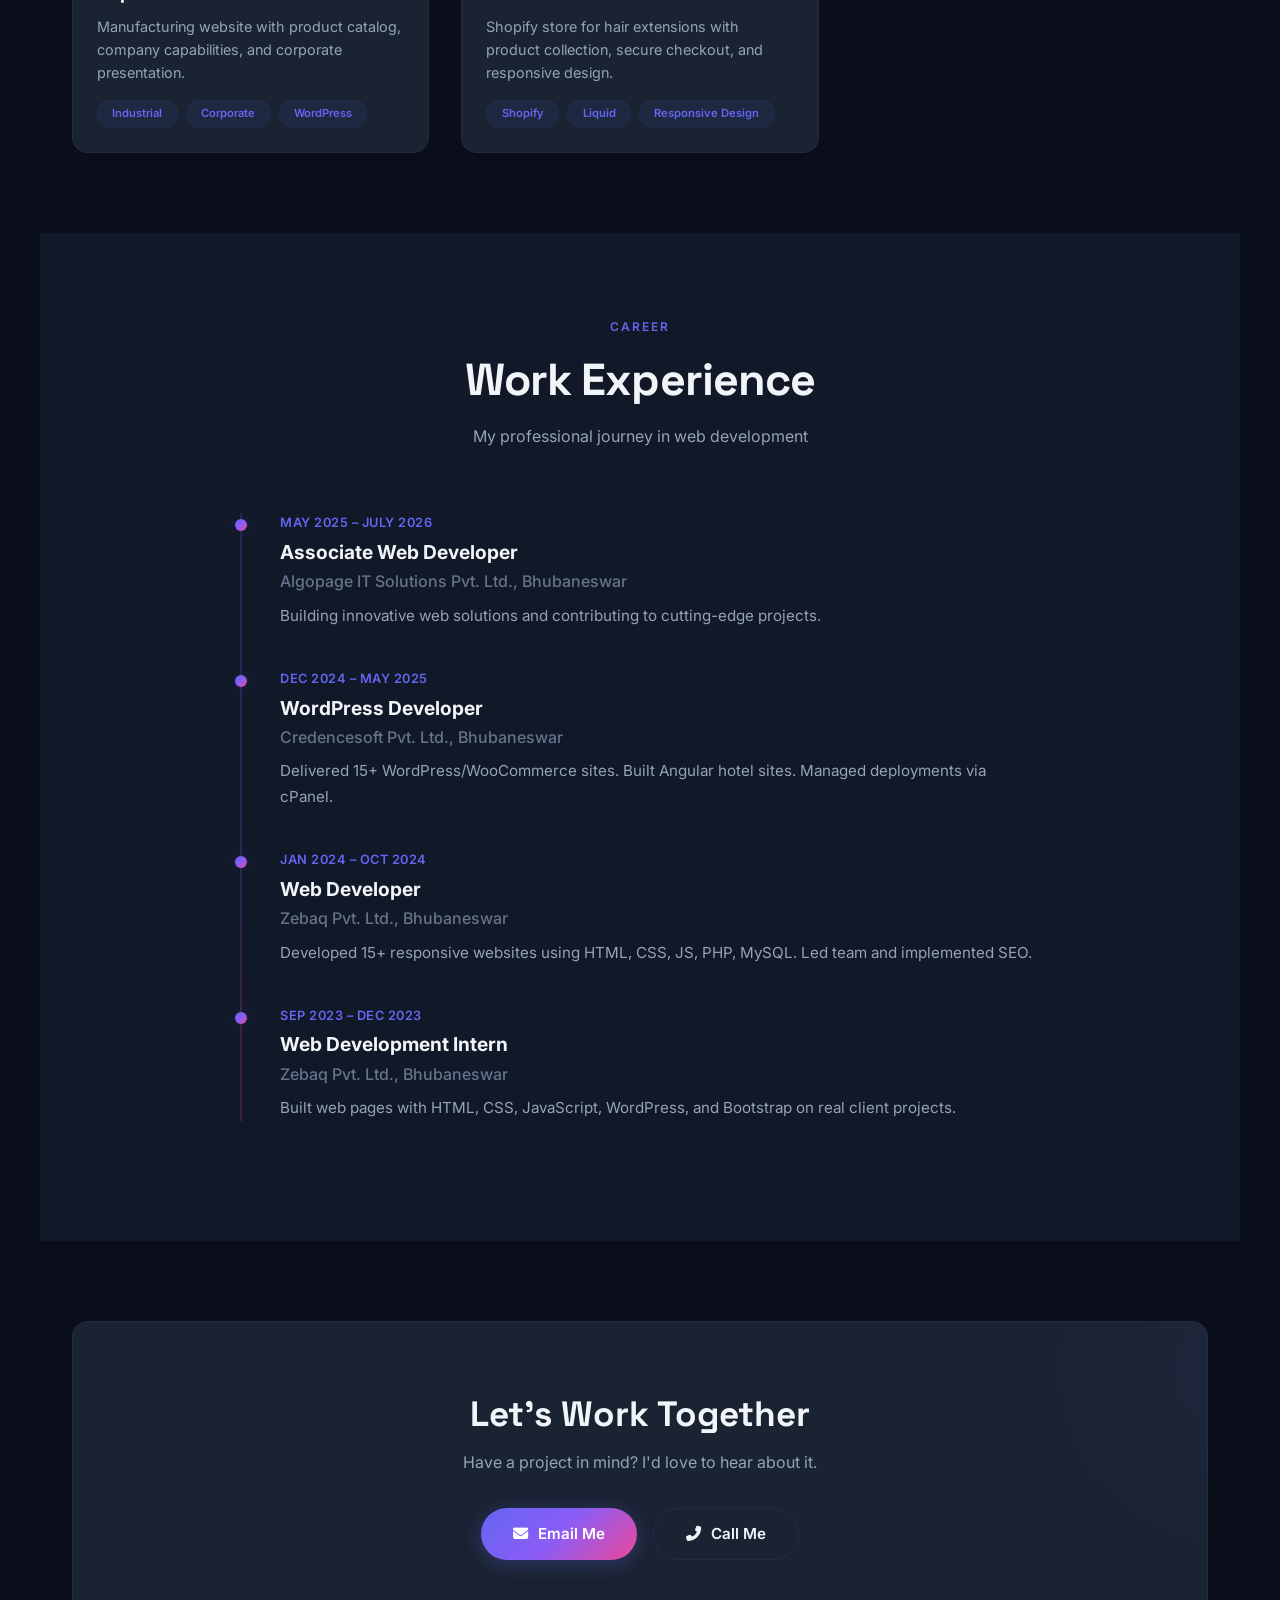
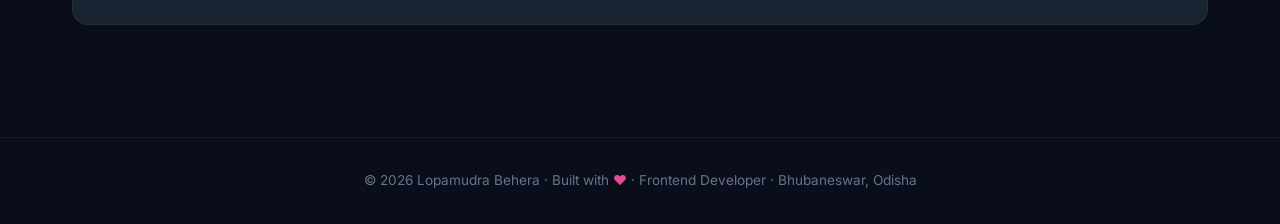
==== commit 67f9b839: "Update index.html" ====
--- a/index.html
+++ b/index.html
@@ -284,7 +284,11 @@
                 transform: scale(0.8);
             }
         }
-
+        .hero-avatar img {
+            height: 435px;
+            width: 300px;
+            object-fit: cover;
+        }
         .hero h1 {
             font-family: 'Space Grotesk', sans-serif;
             font-size: clamp(2.8rem, 6vw, 4.8rem);
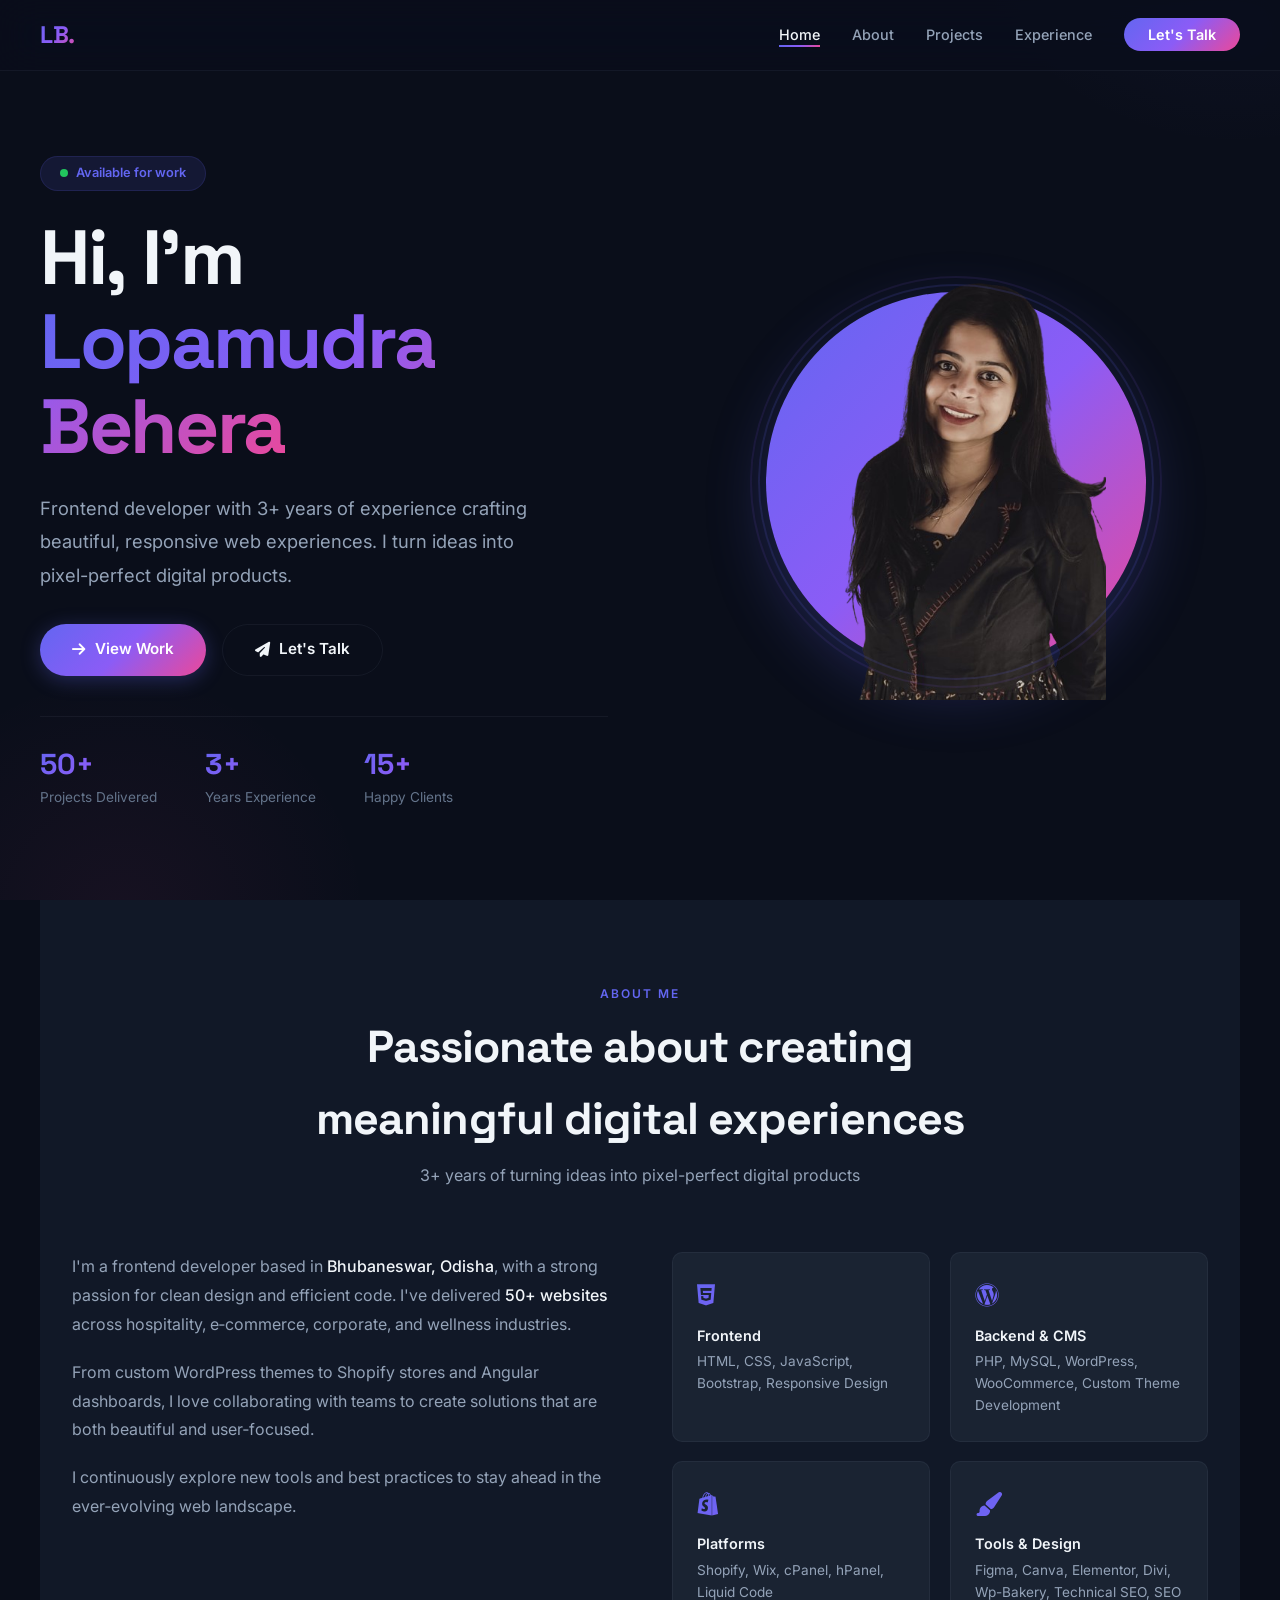
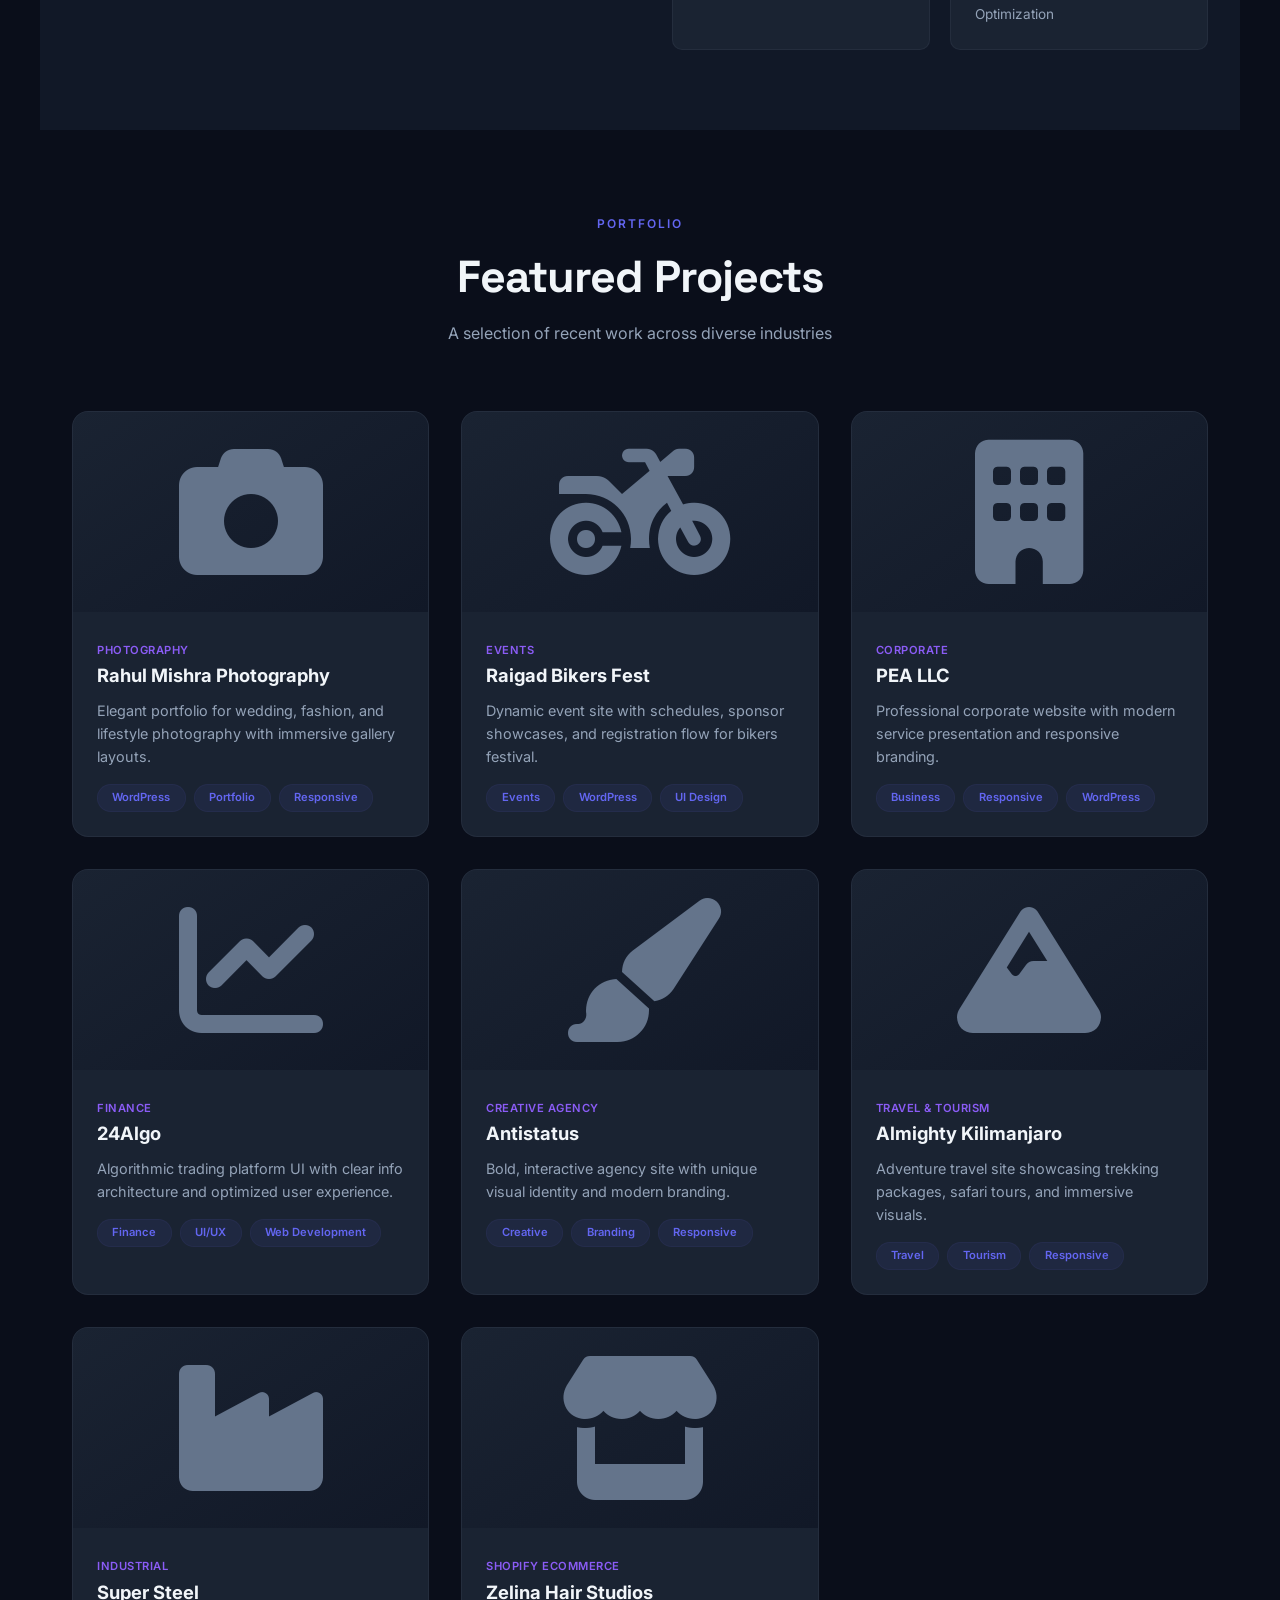
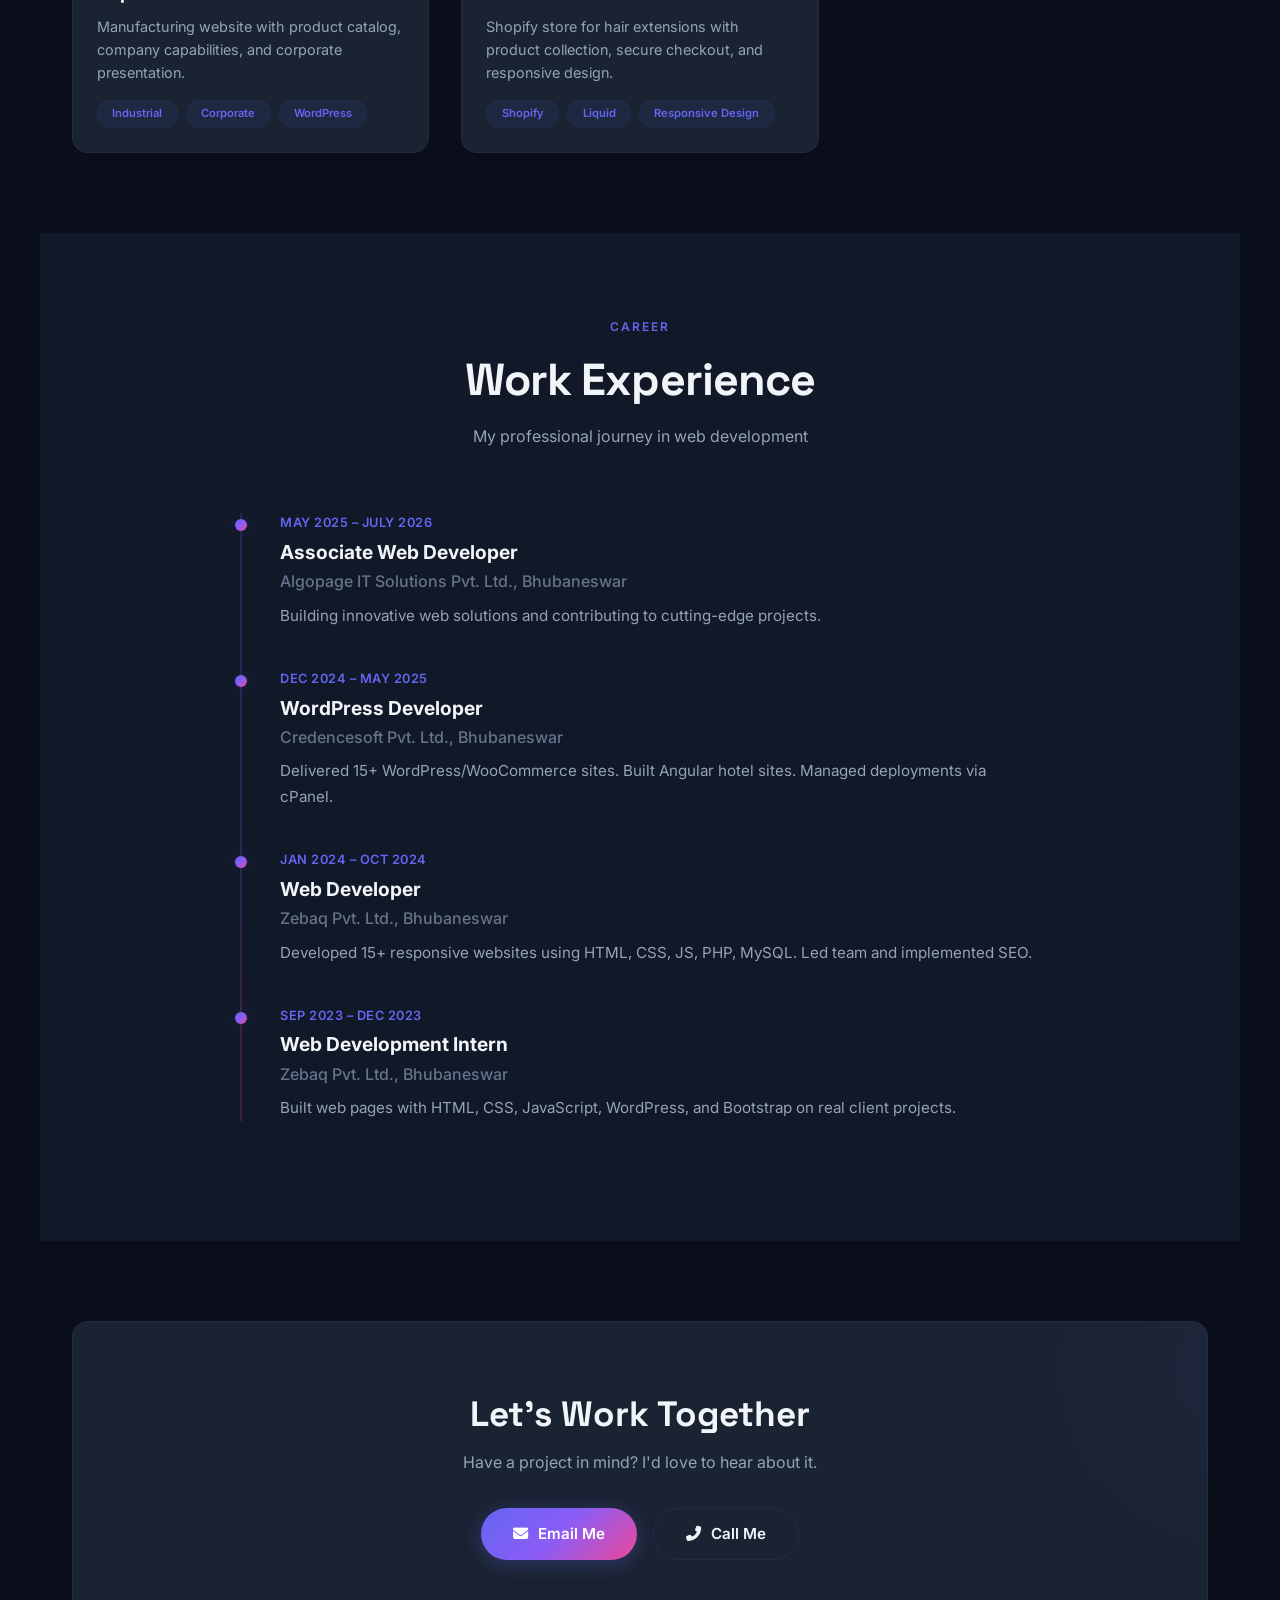
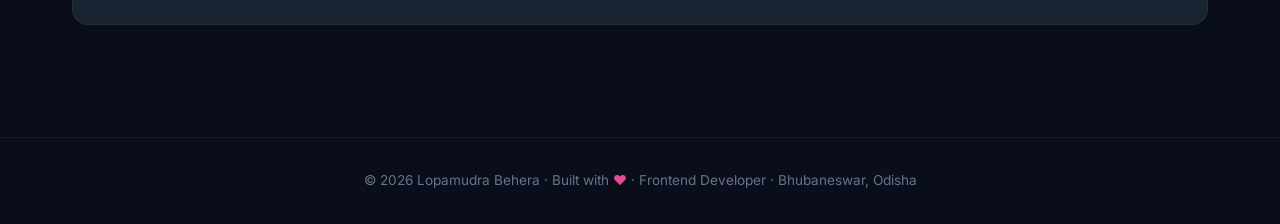
==== commit 16c4e809: "Remove floating badges from index.html Removed floating badges for React, Vue, and UI/UX Design." ====
--- a/index.html
+++ b/index.html
@@ -999,14 +999,6 @@
                     <img src="/assets/img/profile-img.png">
                     <div class="ring"></div>
                     <div class="ring"></div>
-                </div>
-                <div class="floating-badge">
-                    <span class="badge-icon"><i class="fas fa-code"></i></span>
-                    React · Vue
-                </div>
-                <div class="floating-badge">
-                    <span class="badge-icon pink"><i class="fas fa-palette"></i></span>
-                    UI/UX Design
                 </div>
             </div>
         </div>
